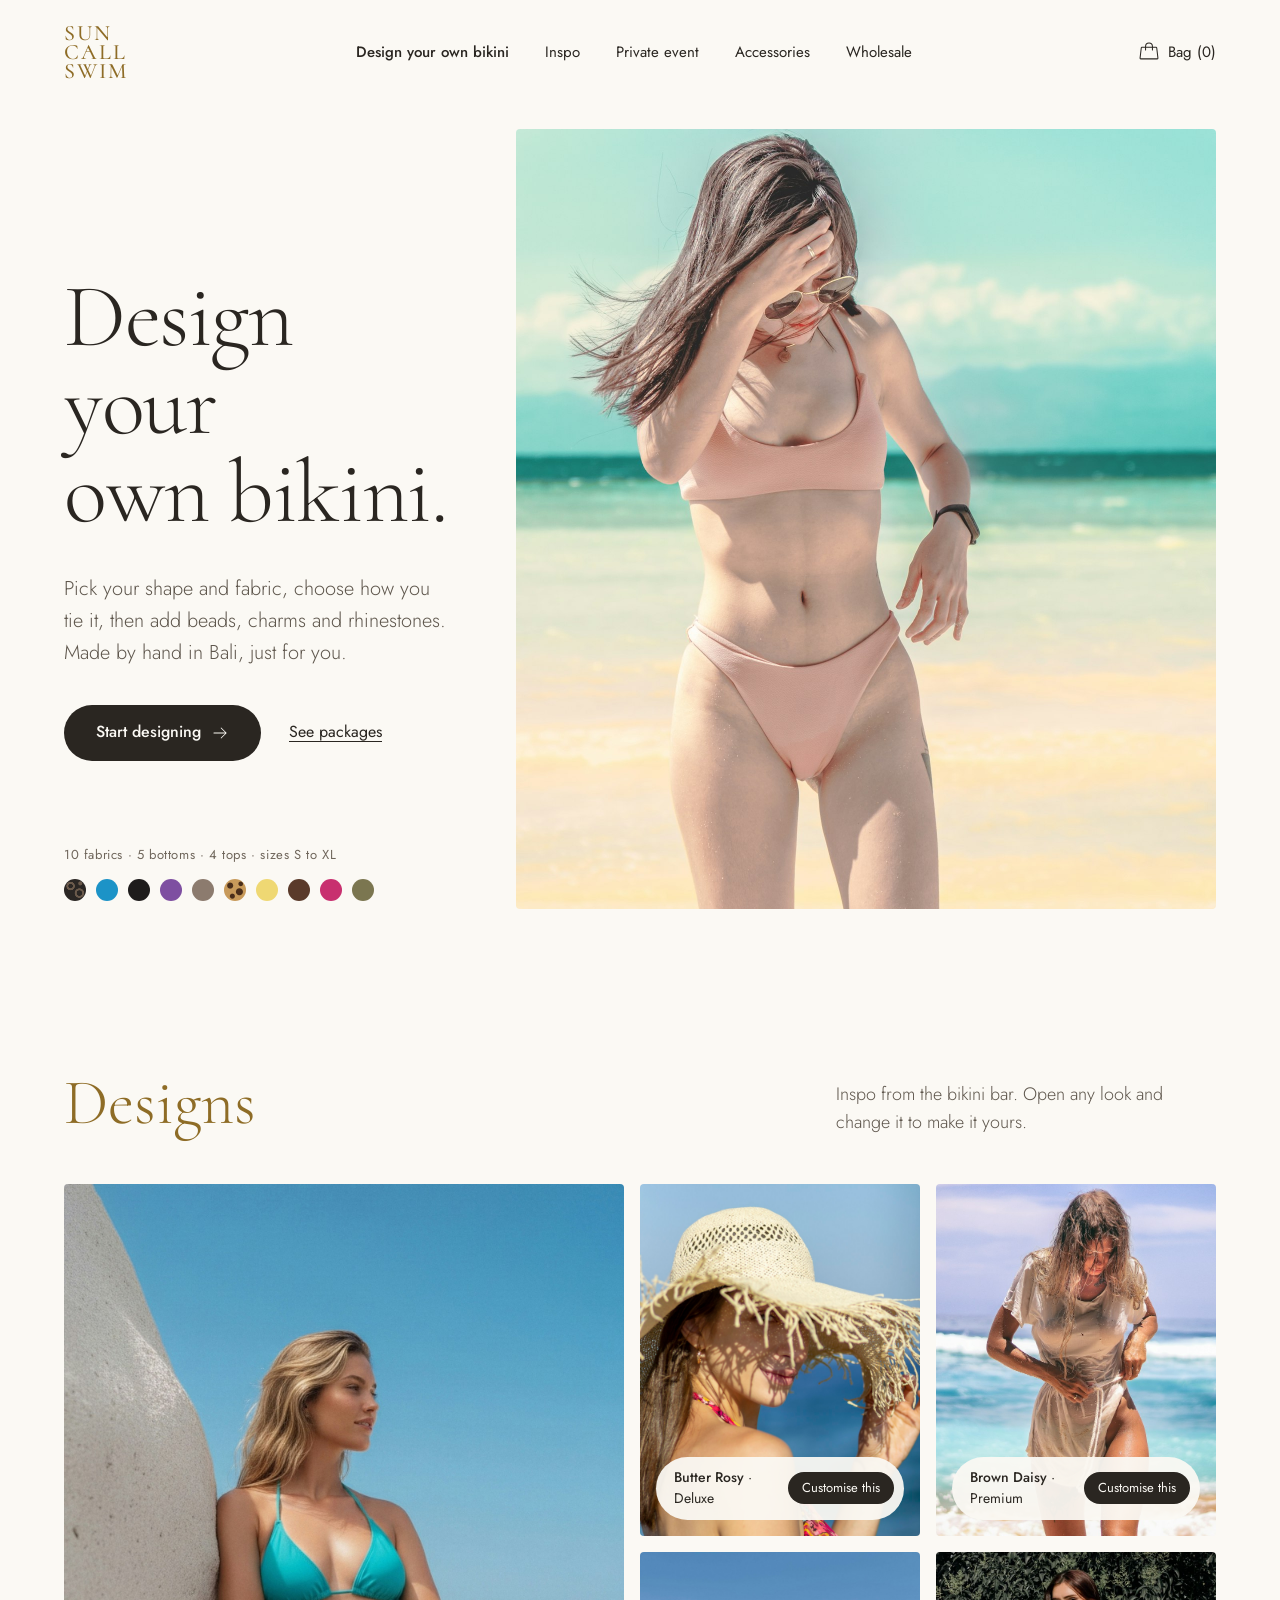
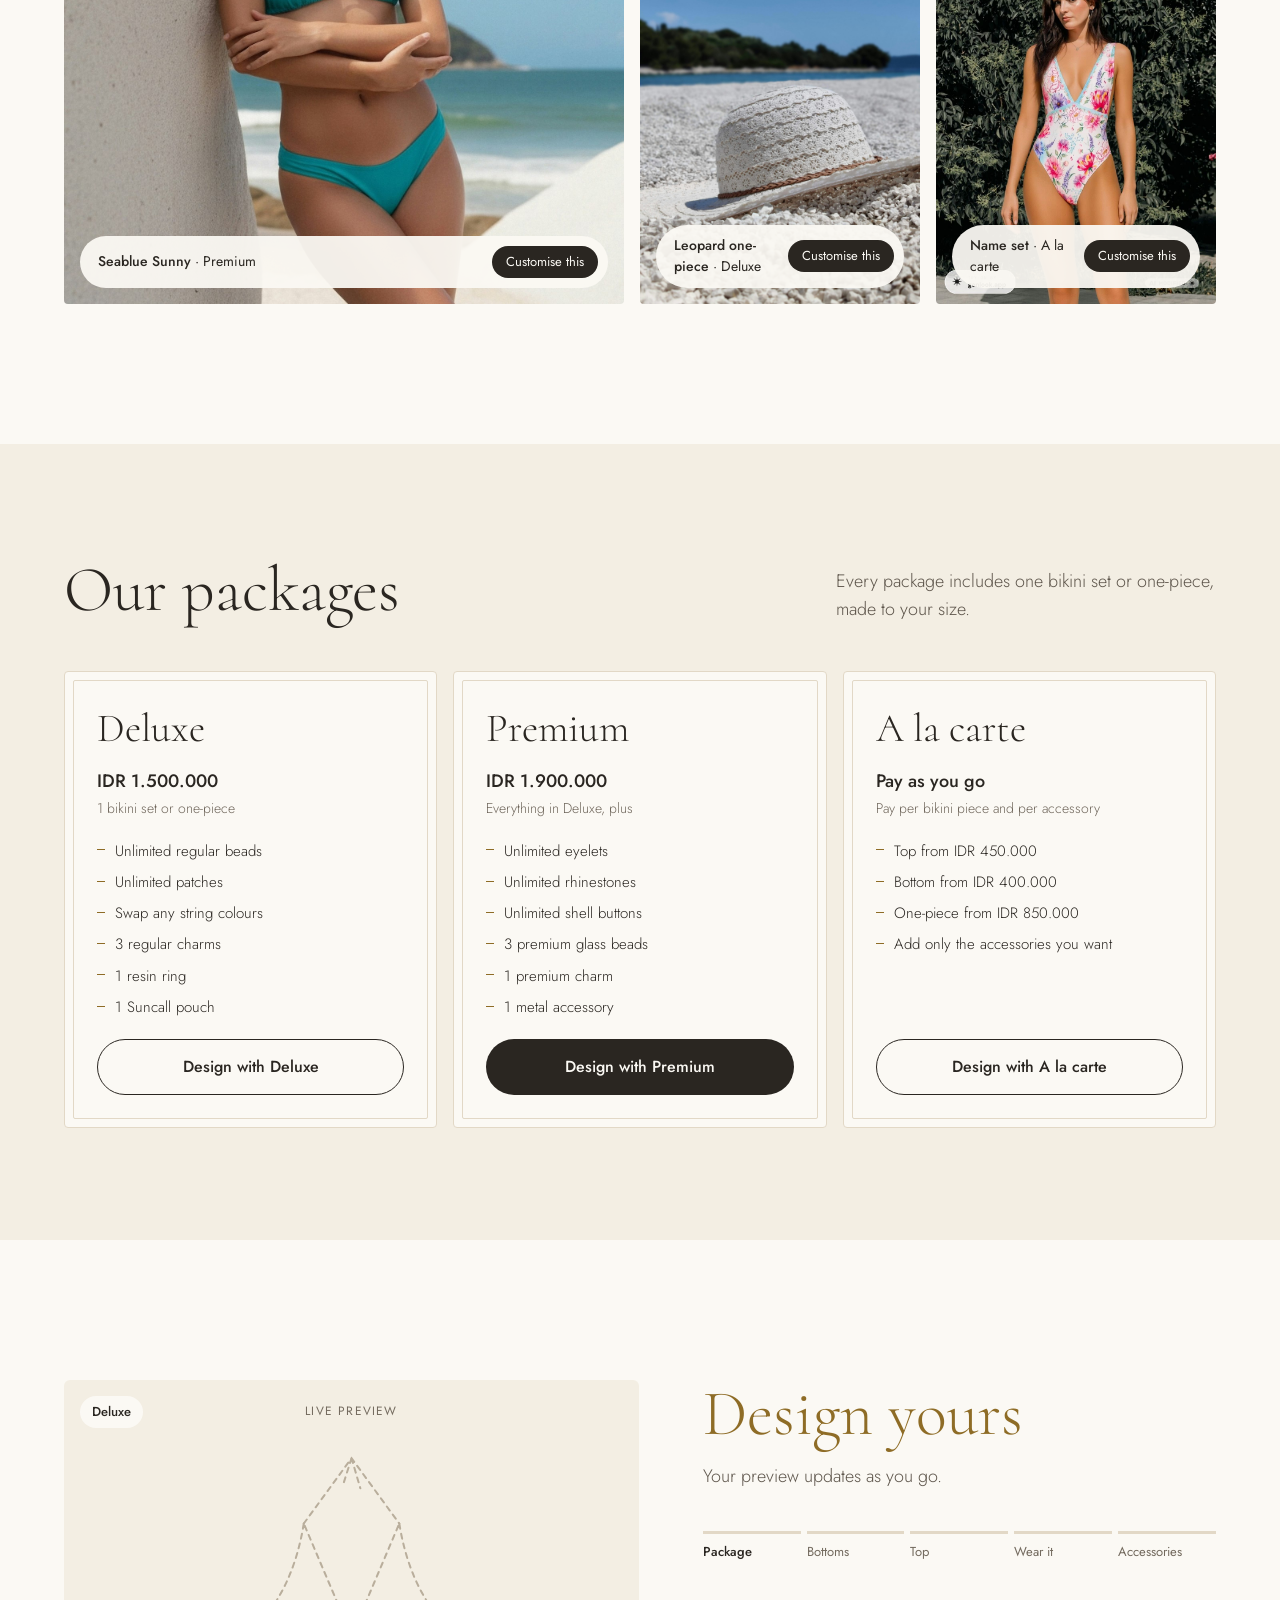
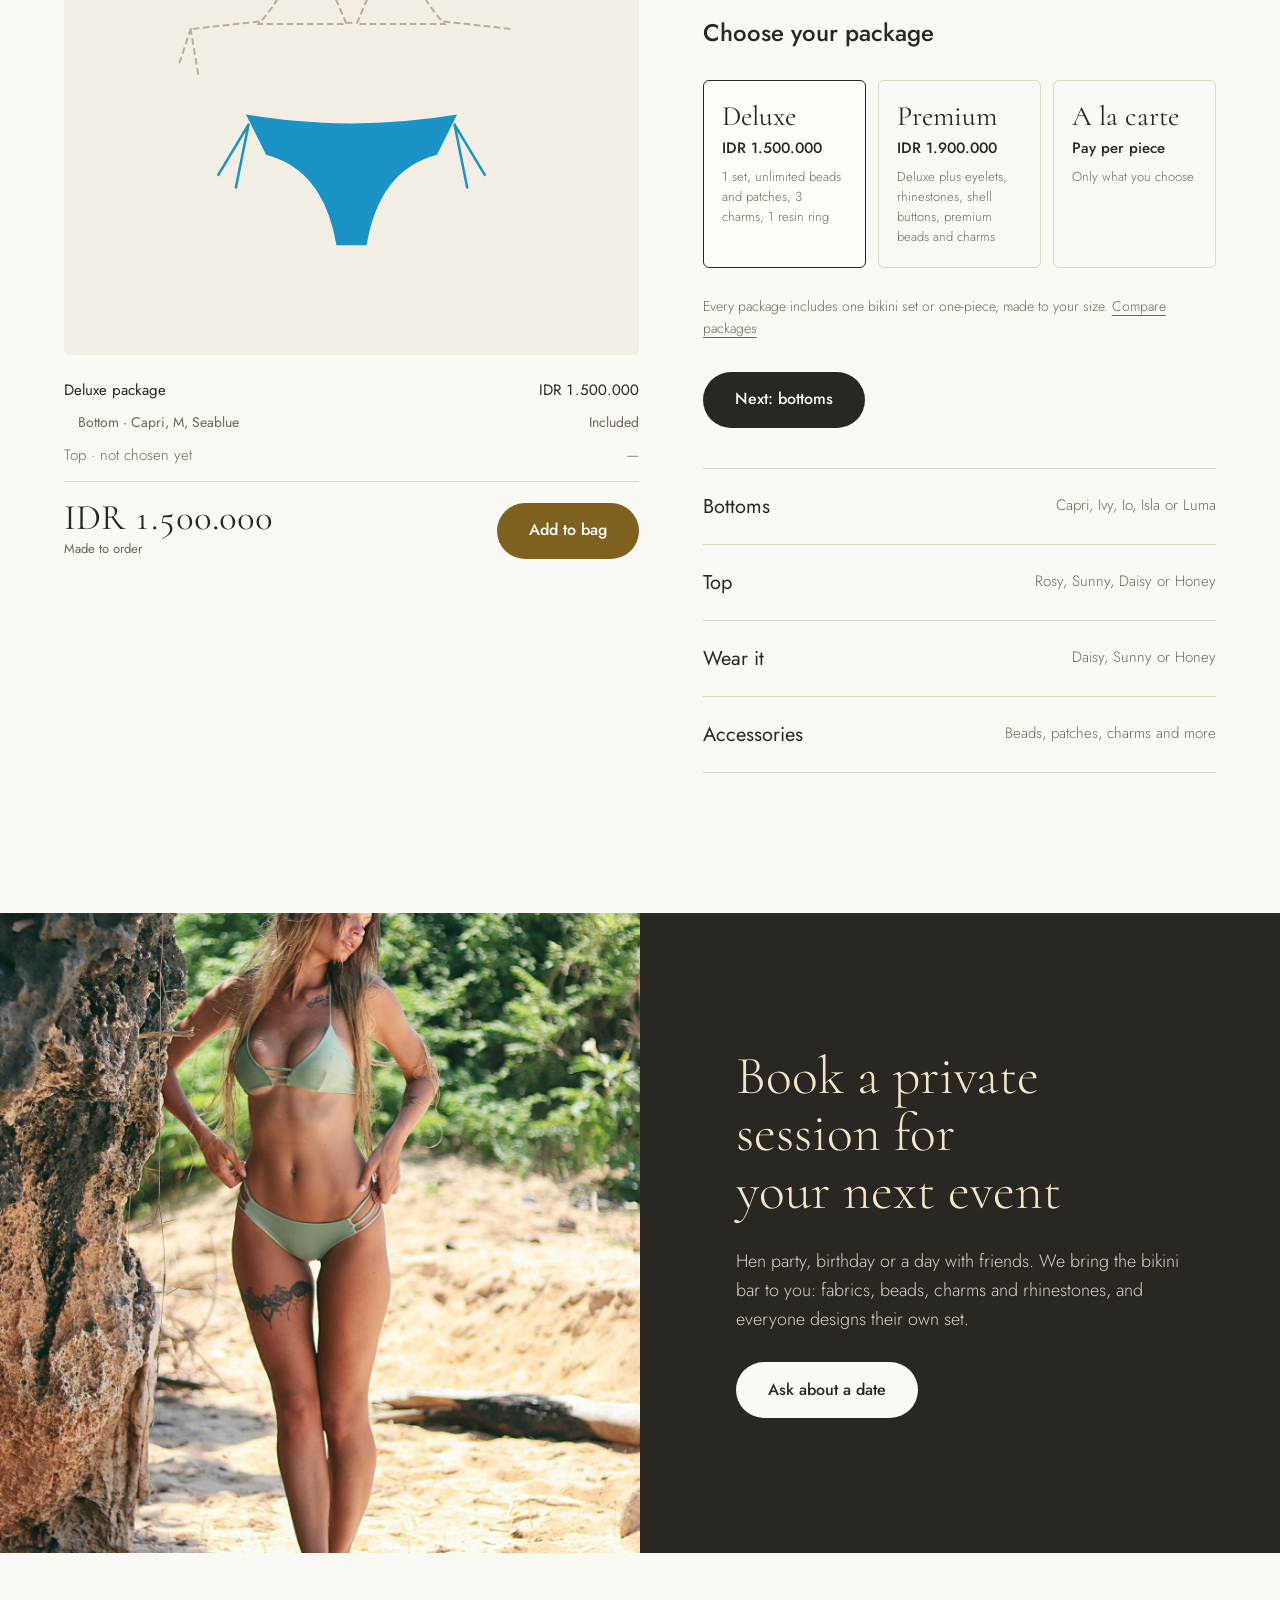
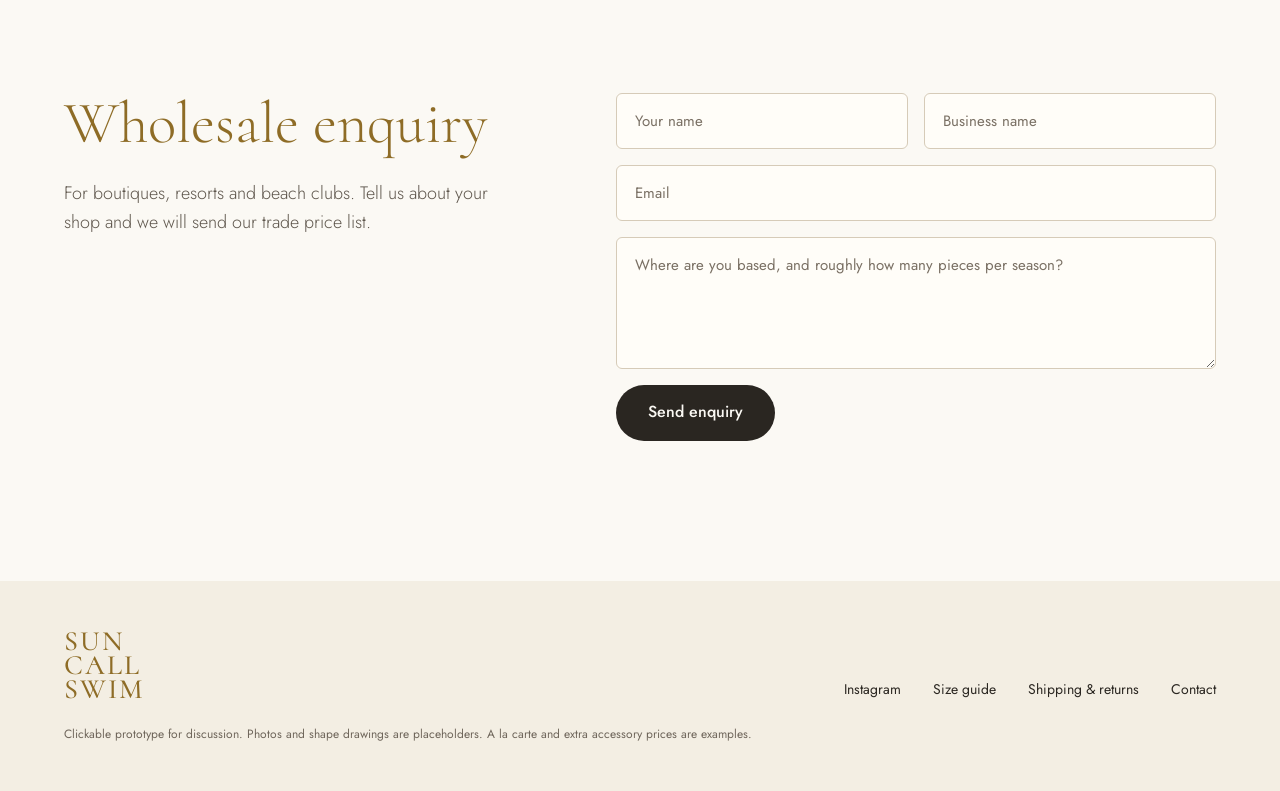
==== demo/index.html @ 67edbd9c "Add micro-interactions to the builder: dressing preview, swinging charms, fly-to-bag, price count Co" ====
<!doctype html>
<html lang="en">
<head>
<meta charset="utf-8">
<meta name="viewport" content="width=device-width, initial-scale=1, viewport-fit=cover">
<meta name="robots" content="noindex, nofollow">
<title>Suncall Swim Prototype</title>
<meta name="claude:viewport-fit-sides" content="cover">
<link rel="preconnect" href="https://fonts.googleapis.com">
<link rel="preconnect" href="https://fonts.gstatic.com" crossorigin>
<link href="https://fonts.googleapis.com/css2?family=Cormorant:wght@300;400;500&family=Jost:wght@300;400;500&display=swap" rel="stylesheet">
<style>
/* Layout: sun-bleached editorial. Sand ground, ink type, ochre display; fabrics are the only loud colour. Builder = steps left, sticky preview right. Content follows Kalani's BIKINI BAR mockup. */
:root {
  --sand: #FBF9F4;
  --shell: #F3EEE3;
  --paper: #FFFDF8;
  --ink: #2A2621;
  --ink-2: #5E564C;
  --muted: #6F665B;
  --quiet: #736A5E;
  --line: #E2D8C6;
  --line-2: #D6CBB8;
  --ochre: #8E6C26;
  --ochre-deep: #7F6220;
  --night: #2A2621;
  --night-text: #D9CFBF;
  --night-head: #F3E6C8;
  --display: "Cormorant", "Cormorant Garamond", Georgia, serif;
  --body: "Jost", "Futura", "Avenir Next", system-ui, sans-serif;
  --gutter: 64px;
  --ease: cubic-bezier(.16, 1, .3, 1);
  color-scheme: light;
}
* { box-sizing: border-box; }
html { scroll-behavior: smooth; }
body { margin: 0; background: var(--sand); color: var(--ink); font-family: var(--body); font-size: 16px; line-height: 1.55; -webkit-font-smoothing: antialiased; }
::selection { background: var(--ink); color: var(--sand); }
img { max-width: 100%; display: block; }
button { font: inherit; color: inherit; cursor: pointer; }
button:disabled { cursor: not-allowed; opacity: .4; }
a { color: inherit; text-underline-offset: 4px; text-decoration-thickness: 1px; }
:focus-visible { outline: 2px solid var(--ochre); outline-offset: 3px; }
.band { padding-left: max(var(--gutter), env(safe-area-inset-left, 0px)); padding-right: max(var(--gutter), env(safe-area-inset-right, 0px)); }
.inner { max-width: 1312px; margin: 0 auto; }
h1, h2, h3 { margin: 0; font-weight: 300; font-family: var(--display); text-wrap: balance; }
p { margin: 0; }
.link { background: none; border: 0; padding: 4px 0; text-decoration: underline; text-underline-offset: 4px; text-decoration-thickness: 1px; font-size: 15px; }
.btn { display: inline-flex; align-items: center; justify-content: center; gap: 10px; height: 56px; padding: 0 32px; border-radius: 28px; border: 0; background: var(--ink); color: var(--sand); font-weight: 500; font-size: 16px; text-decoration: none; transition: transform .4s var(--ease), background .3s var(--ease); white-space: nowrap; }
.btn:hover { transform: translateY(-1px); background: #3a342e; }
.btn.gold { background: var(--ochre-deep); color: #fff; }
.btn.gold:hover { background: #6d531a; }
.btn.light { background: var(--sand); color: var(--ink); }
.btn.ghost { background: transparent; color: var(--ink); border: 1px solid var(--ink); }
.btn.ghost:hover { background: var(--ink); color: var(--sand); }
.btn svg { width: 18px; height: 18px; }
.num { font-variant-numeric: tabular-nums; }

/* nav */
.nav { display: flex; align-items: center; justify-content: space-between; gap: 24px; padding-block: 24px; }
.logo { text-decoration: none; display: grid; line-height: .86; font-family: var(--display); font-weight: 500; font-size: 22px; letter-spacing: 2px; color: var(--ochre); }
.nav-links { display: flex; gap: 36px; font-size: 15px; }
.nav-links a { text-decoration: none; }
.nav-links a:hover { text-decoration: underline; }
.nav-links a.on { font-weight: 500; }
.bag-btn { background: none; border: 0; display: inline-flex; gap: 8px; align-items: center; font-size: 15px; padding: 8px 0; }
.bag-btn svg { width: 22px; height: 22px; }
.menu-btn { display: none; background: none; border: 0; font-size: 15px; padding: 8px 0; }

/* hero */
.hero { display: grid; grid-template-columns: minmax(0, 1fr) minmax(0, 700px); gap: 64px; align-items: end; padding-block: 24px 120px; }
.hero h1 { font-size: clamp(56px, 7vw, 92px); line-height: .98; letter-spacing: -0.016em; }
.hero-copy { display: grid; gap: 36px; padding-bottom: 8px; }
.hero-copy .lede { font-size: 20px; line-height: 32px; font-weight: 300; color: var(--ink-2); max-width: 460px; }
.ctas { display: flex; align-items: center; gap: 28px; flex-wrap: wrap; }
.fabric { display: grid; gap: 14px; padding-top: 48px; }
.fabric p { font-size: 13px; letter-spacing: .6px; color: var(--muted); }
.dots { display: flex; gap: 10px; flex-wrap: wrap; }
.dots span { width: 22px; height: 22px; border-radius: 50%; }
.hero-img { aspect-ratio: 700 / 780; width: 100%; object-fit: cover; border-radius: 4px; }

/* designs */
.designs { padding-block: 40px 140px; display: grid; gap: 48px; }
.sec-head { display: flex; justify-content: space-between; align-items: end; gap: 32px; flex-wrap: wrap; }
.sec-head h2 { font-size: clamp(48px, 5vw, 72px); line-height: 1.05; color: var(--ochre); }
.sec-head p { font-size: 18px; line-height: 28px; font-weight: 300; color: var(--ink-2); max-width: 380px; }
.gallery { display: grid; grid-template-columns: 1fr .5fr .5fr; grid-template-rows: 352px 352px; gap: 16px; }
.look { position: relative; overflow: hidden; border-radius: 4px; border: 0; padding: 0; background: var(--shell); text-align: left; }
.look:first-child { grid-row: span 2; }
.look img { width: 100%; height: 100%; object-fit: cover; transition: transform 1.2s var(--ease); }
.look:hover img { transform: scale(1.03); }
.look .tag { position: absolute; left: 16px; bottom: 16px; right: 16px; display: flex; justify-content: space-between; align-items: center; gap: 12px; background: rgba(251, 249, 244, .94); border-radius: 999px; padding: 10px 10px 10px 18px; font-size: 14px; }
.look .tag b { font-weight: 500; }
.look .tag span:last-child { background: var(--ink); color: var(--sand); border-radius: 999px; padding: 6px 14px; font-size: 13px; white-space: nowrap; }

/* packages */
.packages { background: var(--shell); }
.packages .inner { padding-block: 112px; display: grid; gap: 48px; }
.packages .sec-head h2 { color: var(--ink); }
.pkgs { display: grid; grid-template-columns: repeat(3, minmax(0, 1fr)); gap: 16px; }
.pkg { background: var(--sand); border: 1px solid var(--line); border-radius: 4px; padding: 36px 32px 32px; display: grid; grid-template-rows: auto auto 1fr auto; gap: 20px; position: relative; }
.pkg::after { content: ""; position: absolute; inset: 8px; border: 1px solid var(--line); border-radius: 2px; pointer-events: none; }
.pkg h3 { font-size: 40px; line-height: 1; }
.pkg .price { font-size: 18px; font-weight: 500; }
.pkg .price small { display: block; font-weight: 300; font-size: 14px; color: var(--muted); margin-top: 2px; }
.pkg ul { margin: 0; padding: 0; list-style: none; display: grid; gap: 8px; font-size: 15px; font-weight: 300; align-content: start; }
.pkg li { padding-left: 18px; position: relative; }
.pkg li::before { content: ""; position: absolute; left: 0; top: .65em; width: 8px; height: 1px; background: var(--ochre); }
.pkg li.plus { font-weight: 500; }
.pkg .btn { position: relative; z-index: 1; }

/* builder */
.builder { display: grid; grid-template-columns: minmax(0, 1.12fr) minmax(0, 1fr); gap: 64px; padding-block: 140px; align-items: start; }
.builder .preview-col { order: -1; }
.b-head { display: grid; gap: 16px; padding-bottom: 40px; }
.b-head h2 { font-size: clamp(48px, 5vw, 72px); line-height: 1.05; color: var(--ochre); }
.b-head p { font-size: 18px; font-weight: 300; color: var(--ink-2); }
.progress { display: grid; grid-template-columns: repeat(var(--n, 5), minmax(0, 1fr)); gap: 6px; margin-bottom: 8px; }
.progress button { background: none; border: 0; padding: 0 0 8px; text-align: left; display: grid; gap: 8px; font-size: 13px; color: var(--quiet); }
.progress button::before { content: ""; height: 3px; background: var(--line); transition: background .4s var(--ease); }
.progress button.done::before, .progress button.on::before { background: var(--ink); }
.progress button.on { color: var(--ink); font-weight: 500; }
.progress button.done { color: var(--ink-2); }
.step { border-bottom: 1px solid var(--line); }
.step-row { width: 100%; background: none; border: 0; display: flex; justify-content: space-between; align-items: center; gap: 16px; padding: 22px 0; text-align: left; }
.step-row .t { font-size: 20px; }
.step-row .h { font-size: 15px; font-weight: 300; color: var(--muted); text-align: right; }
.step-row .h.chosen { color: var(--ink); font-weight: 400; }
.step-row .edit { font-size: 14px; text-decoration: underline; text-underline-offset: 4px; margin-left: 12px; color: var(--ink); }
.step-body { display: grid; gap: 28px; padding: 36px 0 40px; animation: rise .5s var(--ease); }
@keyframes rise { from { opacity: .4; transform: translateY(6px); } to { opacity: 1; transform: none; } }
.step-top { display: flex; justify-content: space-between; align-items: center; gap: 16px; flex-wrap: wrap; }
.step-top h3 { font-family: var(--body); font-weight: 500; font-size: 24px; }
.seg { display: inline-flex; border: 1px solid var(--line-2); border-radius: 999px; padding: 3px; }
.seg button { background: none; border: 0; border-radius: 999px; padding: 8px 16px; font-size: 14px; }
.seg button[aria-pressed="true"] { background: var(--ink); color: var(--sand); }
.field { display: grid; gap: 12px; }
.field-head { display: flex; justify-content: space-between; align-items: center; gap: 12px; flex-wrap: wrap; }
.lbl { font-size: 13px; font-weight: 500; letter-spacing: 1px; text-transform: uppercase; color: var(--muted); }
.tiles { display: grid; grid-template-columns: repeat(var(--cols, 3), minmax(0, 1fr)); gap: 12px; }
.tile { border: 1px solid var(--line); border-radius: 6px; background: transparent; padding: 20px 10px 16px; display: grid; justify-items: center; align-content: start; gap: 10px; font-size: 15px; transition: border-color .3s var(--ease), background .3s var(--ease); }
.tile:hover { border-color: var(--line-2); background: var(--paper); }
.tile[aria-pressed="true"] { border: 1.5px solid var(--ink); background: var(--paper); font-weight: 500; }
.tile svg { width: 100%; max-width: 110px; height: 72px; }
.tile small { font-size: 13px; font-weight: 300; color: var(--muted); text-align: center; }
.tile.pk { justify-items: start; text-align: left; padding: 20px 18px; gap: 6px; }
.tile.pk b { font-family: var(--display); font-weight: 400; font-size: 28px; line-height: 1.1; }
.tile.pk .pp { font-size: 15px; font-weight: 500; }
.sizes { display: flex; gap: 10px; flex-wrap: wrap; }
.size { width: 64px; height: 48px; border-radius: 24px; border: 1px solid var(--line); background: transparent; font-size: 15px; }
.size:hover { border-color: var(--ink-2); }
.size[aria-pressed="true"] { background: var(--ink); border-color: var(--ink); color: var(--sand); font-weight: 500; }
.swatches { display: flex; gap: 12px; flex-wrap: wrap; }
.sw { width: 40px; height: 40px; border-radius: 50%; border: 2px solid var(--sand); background: var(--c); box-shadow: 0 0 0 1px transparent; padding: 0; transition: box-shadow .3s var(--ease); }
.sw:hover { box-shadow: 0 0 0 1px var(--line-2); }
.sw[aria-pressed="true"] { box-shadow: 0 0 0 1.5px var(--ink); }
.note { font-size: 14px; font-weight: 300; color: var(--muted); }
.cats { display: flex; gap: 8px; flex-wrap: wrap; }
.cat { border: 1px solid var(--line); border-radius: 999px; background: transparent; padding: 8px 14px; font-size: 14px; display: inline-flex; gap: 8px; align-items: center; }
.cat:hover { border-color: var(--ink-2); }
.cat[aria-pressed="true"] { background: var(--ink); border-color: var(--ink); color: var(--sand); }
.cat .n { min-width: 20px; height: 20px; border-radius: 10px; background: var(--ochre-deep); color: #fff; font-size: 12px; display: inline-grid; place-items: center; padding: 0 6px; }
.allow { font-size: 14px; color: var(--ink-2); background: var(--shell); border-radius: 6px; padding: 12px 16px; }
.items { display: grid; gap: 0; border-top: 1px solid var(--line); }
.item { display: grid; grid-template-columns: 44px minmax(0, 1fr) auto; gap: 16px; align-items: center; padding: 14px 0; border-bottom: 1px solid var(--line); }
.item .ic { width: 44px; height: 44px; border-radius: 50%; background: var(--shell); display: grid; place-items: center; }
.item .ic svg { width: 30px; height: 30px; }
.item b { font-weight: 500; font-size: 15px; display: block; }
.item small { font-size: 13px; color: var(--muted); }
.item small.inc { color: #3F6B4E; font-weight: 500; }
.qty { display: inline-flex; align-items: center; border: 1px solid var(--line-2); border-radius: 999px; height: 44px; }
.qty button { width: 44px; height: 42px; border: 0; background: none; font-size: 20px; line-height: 1; border-radius: 999px; }
.qty button:hover:not(:disabled) { background: var(--shell); }
.qty span { min-width: 22px; text-align: center; font-variant-numeric: tabular-nums; }
.opt { border: 1px solid var(--line-2); border-radius: 999px; background: transparent; padding: 10px 16px; font-size: 14px; display: inline-flex; gap: 8px; align-items: center; }
.opt i { width: 14px; height: 14px; border-radius: 50%; display: inline-block; box-shadow: inset 0 0 0 1px rgba(0,0,0,.15); }
.opt[aria-pressed="true"] { border-color: var(--ink); background: var(--ink); color: var(--sand); }
.letters { display: grid; gap: 8px; max-width: 360px; padding-top: 8px; }
.letters input { height: 52px; border: 1px solid var(--line-2); border-radius: 6px; background: var(--paper); padding: 0 16px; font: 500 18px var(--body); letter-spacing: 4px; text-transform: uppercase; color: var(--ink); }
.letters input::placeholder { color: var(--quiet); letter-spacing: 1px; font-weight: 400; font-size: 15px; }
.letters input:focus { outline: none; border-color: var(--ink); }
.step-actions { display: flex; align-items: center; gap: 24px; flex-wrap: wrap; padding-top: 4px; }

.preview-col { position: sticky; top: 24px; display: grid; gap: 24px; }
.stage { background: var(--shell); border-radius: 6px; aspect-ratio: 1 / 1; position: relative; overflow: hidden; }
.stage .cap { position: absolute; top: 22px; left: 0; right: 0; text-align: center; font-size: 12px; letter-spacing: 1.2px; text-transform: uppercase; color: var(--quiet); }
#stage { position: absolute; inset: 48px 24px 24px; display: grid; place-items: center; }
.stage svg { width: auto; height: 100%; max-width: 100%; }
.stage svg * { transition: fill .45s var(--ease), stroke .45s var(--ease); }
.pill { position: absolute; top: 16px; left: 16px; background: var(--sand); border-radius: 999px; padding: 6px 12px; font-size: 13px; font-weight: 500; }
.summary { display: grid; gap: 10px; font-variant-numeric: tabular-nums; }
.line { display: flex; justify-content: space-between; gap: 16px; font-size: 15px; }
.line.sub { font-size: 14px; color: var(--muted); padding-left: 14px; }
.line.ghost { color: var(--quiet); font-weight: 300; }
.total { display: flex; justify-content: space-between; align-items: center; gap: 16px; border-top: 1px solid var(--line); padding-top: 18px; margin-top: 4px; }
.total b { display: block; font-family: var(--display); font-weight: 400; font-size: 36px; line-height: 1; }
.total small { font-size: 13px; color: var(--muted); }
.mbar { display: none; }

/* session */
.session { background: var(--night); color: var(--night-text); display: grid; grid-template-columns: 1fr 1fr; align-items: center; }
.session img { width: 100%; height: 100%; max-height: 640px; object-fit: cover; }
.session-copy { padding: 64px 96px; display: grid; gap: 28px; }
.session h2 { font-size: clamp(40px, 4.2vw, 60px); line-height: 1.07; color: var(--night-head); }
.session p { font-size: 18px; font-weight: 300; line-height: 29px; max-width: 520px; }
.session form { display: grid; gap: 12px; max-width: 520px; }
.session .row2 { display: grid; grid-template-columns: 1fr 1fr; gap: 12px; }
.session input { height: 52px; border-radius: 6px; border: 1px solid #5A5148; background: #332E29; color: var(--sand); padding: 0 16px; font: 15px var(--body); }
.session input::placeholder { color: #A99F90; }
.session input:focus { outline: none; border-color: var(--night-head); }

/* wholesale */
.wholesale { display: grid; grid-template-columns: minmax(0, 1fr) minmax(0, 600px); gap: 96px; padding-block: 140px; }
.wholesale h2 { font-size: clamp(44px, 4.6vw, 64px); line-height: 1.06; color: var(--ochre); }
.wholesale .copy { display: grid; gap: 24px; align-content: start; }
.wholesale .copy p { font-size: 18px; font-weight: 300; line-height: 29px; color: var(--ink-2); max-width: 440px; }
.form { display: grid; gap: 16px; }
.form .row2 { display: grid; grid-template-columns: 1fr 1fr; gap: 16px; }
.form input, .form textarea { width: 100%; border: 1px solid var(--line-2); border-radius: 6px; background: var(--paper); padding: 16px 18px; font: 15px var(--body); color: var(--ink); }
.form input { height: 56px; }
.form textarea { height: 132px; resize: vertical; }
.form input::placeholder, .form textarea::placeholder { color: #7A7064; }
.form input:focus, .form textarea:focus { outline: none; border-color: var(--ink); }
.sent { font-size: 15px; color: var(--ink); background: var(--shell); border-radius: 6px; padding: 14px 18px; }
.session .sent { background: #3A342E; color: var(--night-head); }

footer { background: var(--shell); }
footer .inner { display: flex; justify-content: space-between; align-items: end; gap: 24px; flex-wrap: wrap; padding-block: 48px; }
footer .logo { font-size: 28px; }
footer nav { display: flex; gap: 32px; flex-wrap: wrap; font-size: 14px; }
footer nav a { text-decoration: none; }
.proto { font-size: 12px; color: var(--muted); width: 100%; }

/* bag */
.scrim { position: fixed; inset: 0; background: rgba(42, 38, 33, .35); z-index: 40; }
.drawer { position: fixed; top: 0; right: 0; bottom: 0; width: min(440px, 100%); background: var(--sand); z-index: 41; display: grid; grid-template-rows: auto 1fr auto; box-shadow: -12px 0 40px rgba(42, 38, 33, .12); padding: calc(24px + env(safe-area-inset-top, 0px)) max(24px, env(safe-area-inset-right, 0px)) calc(24px + env(safe-area-inset-bottom, 0px)) 24px; animation: slide .5s var(--ease); }
@keyframes slide { from { transform: translateX(40px); opacity: .5; } to { transform: none; opacity: 1; } }
.drawer header { display: flex; justify-content: space-between; align-items: center; padding-bottom: 20px; border-bottom: 1px solid var(--line); }
.drawer h3 { font-size: 34px; }
.drawer .bag-items { overflow: auto; display: grid; align-content: start; }
.bag-item { display: grid; grid-template-columns: 72px minmax(0, 1fr) auto; gap: 14px; padding: 18px 0; border-bottom: 1px solid var(--line); align-items: start; }
.bag-item .mini { background: var(--shell); border-radius: 4px; aspect-ratio: 1; display: grid; place-items: center; }
.bag-item .mini svg { width: 90%; height: auto; }
.bag-item p { font-size: 13px; color: var(--ink-2); line-height: 1.5; }
.bag-item b { font-weight: 500; font-size: 15px; display: block; margin-bottom: 2px; color: var(--ink); }
.bag-item .rm { background: none; border: 0; font-size: 13px; text-decoration: underline; padding: 0; color: var(--muted); margin-top: 6px; }
.drawer footer { background: none; display: grid; gap: 14px; padding-top: 20px; }
.empty { padding: 32px 0; color: var(--muted); }
.toast { position: fixed; left: 50%; bottom: calc(24px + env(safe-area-inset-bottom, 0px)); transform: translateX(-50%); background: var(--ink); color: var(--sand); border-radius: 999px; padding: 12px 22px; font-size: 14px; z-index: 50; animation: rise .4s var(--ease); max-width: calc(100% - 32px); text-align: center; }

/* micro-interactions */
.btn:active, .tile:active, .size:active, .sw:active, .cat:active, .opt:active, .seg button:active, .qty button:active:not(:disabled), .link:active { transform: scale(.97); transition-duration: .08s; }
.tile, .size, .cat, .opt, .seg button, .qty button, .link { transition: transform .2s var(--ease), background .25s var(--ease), border-color .25s var(--ease), color .25s var(--ease); }
.just { animation: press .38s var(--ease); }
@keyframes press { 0% { transform: scale(.9); } 100% { transform: none; } }
.progress button::before { background: linear-gradient(var(--ink), var(--ink)) left / 0% 100% no-repeat, var(--line); }
.progress button.done::before, .progress button.on::before { background-size: 100% 100%; background-color: var(--line); }
.progress button.sweep::before { animation: sweep .7s var(--ease); }
@keyframes sweep { from { background-size: 0% 100%; } }
.step-body { animation: none; }
.step-body.enter { animation: rise .5s var(--ease); }
.fx-in { transform-box: fill-box; transform-origin: 50% 0; animation: dress .6s var(--ease) both; }
@keyframes dress { from { opacity: 0; transform: translateY(-12px) scaleY(.92); } }
.fx-pop { transform-box: fill-box; transform-origin: center; animation: pop .45s var(--ease) both; }
@keyframes pop { from { opacity: 0; transform: scale(.3); } }
.fx-swing { transform-box: view-box; animation: swing 1.1s cubic-bezier(.2, .7, .3, 1) both; }
@keyframes swing { 0% { transform: rotate(26deg); opacity: 0; } 15% { opacity: 1; } 38% { transform: rotate(-14deg); } 60% { transform: rotate(7deg); } 80% { transform: rotate(-3deg); } 100% { transform: rotate(0); } }
.qty span.tick { display: inline-block; animation: tick .28s var(--ease); }
@keyframes tick { from { transform: translateY(-60%); opacity: 0; } }
.bump { display: inline-block; animation: bump .5s var(--ease); }
@keyframes bump { 35% { transform: scale(1.45); } }
.pill.swap { animation: pop .4s var(--ease); }
.look .tag span:last-child { transition: background .3s var(--ease); }
.look:hover .tag span:last-child { background: var(--ochre-deep); }
.flyer { position: fixed; z-index: 60; pointer-events: none; background: var(--shell); border-radius: 6px; display: grid; place-items: center; box-shadow: 0 12px 30px rgba(42, 38, 33, .18); }
.flyer svg { width: 80%; height: 80%; }

@media (max-width: 1100px) {
  :root { --gutter: 32px; }
  .builder { grid-template-columns: minmax(0, 1fr) minmax(0, 1fr); gap: 40px; }
  .session-copy { padding: 56px 48px; }
  .wholesale { gap: 48px; }
  .pkg { padding: 32px 24px 28px; }
}
@media (max-width: 900px) {
  :root { --gutter: 20px; }
  .nav-links { display: none; }
  .nav-links.open { display: grid; gap: 14px; position: absolute; top: 78px; left: 0; right: 0; background: var(--sand); padding: 12px max(20px, env(safe-area-inset-left, 0px)) 24px; z-index: 30; border-bottom: 1px solid var(--line); font-size: 18px; }
  .menu-btn { display: inline-block; }
  .nav { position: relative; padding-block: 16px; }
  .hero { grid-template-columns: minmax(0, 1fr); gap: 32px; padding-block: 8px 72px; }
  .hero-img { order: -1; aspect-ratio: 4 / 4.2; }
  .fabric { padding-top: 8px; }
  .designs { padding-block: 24px 80px; gap: 28px; }
  .gallery { grid-template-columns: 1fr 1fr; grid-template-rows: 340px 220px 220px; gap: 10px; }
  .look:first-child { grid-row: auto; grid-column: span 2; }
  .look .tag { left: 8px; right: 8px; bottom: 8px; font-size: 12px; padding: 8px 8px 8px 12px; }
  .look:not(:first-child) .tag span:first-child { display: none; }
  .look:not(:first-child) .tag { justify-content: flex-end; background: none; }
  .packages .inner { padding-block: 64px; gap: 28px; }
  .pkgs { grid-template-columns: minmax(0, 1fr); }
  .builder { grid-template-columns: minmax(0, 1fr); gap: 0; padding-block: 64px 120px; }
  .b-head { padding-bottom: 24px; }
  .preview-col { order: -1; position: sticky; top: 0; z-index: 6; margin-inline: calc(-1 * max(var(--gutter), env(safe-area-inset-left, 0px))); gap: 0; }
  .stage { aspect-ratio: auto; height: 250px; border-radius: 0; }
  #stage { inset: 30px 16px 8px; }
  .stage .cap { top: 10px; }
  .pill { top: 8px; left: 12px; font-size: 12px; }
  .preview-col .summary { display: none; }
  .tiles { gap: 8px; }
  .tiles[style*="--cols:5"] { grid-template-columns: repeat(3, minmax(0, 1fr)); }
  .tiles[style*="--cols:4"] { grid-template-columns: repeat(2, minmax(0, 1fr)); }
  .tile { padding: 14px 6px 12px; font-size: 13px; }
  .tile svg { height: 48px; }
  .tile.pk b { font-size: 24px; }
  .tiles.pkt { grid-template-columns: minmax(0, 1fr); }
  .size { width: 54px; height: 46px; }
  .sw { width: 36px; height: 36px; }
  .step-body { padding: 24px 0 32px; gap: 24px; }
  .step-top h3 { font-size: 20px; }
  .step-row .h { font-size: 13px; }
  .step-actions .btn.primary { display: none; }
  .mbar { display: flex; position: fixed; left: 0; right: 0; bottom: 0; z-index: 20; background: var(--sand); border-top: 1px solid var(--line); justify-content: space-between; align-items: center; gap: 12px; padding: 12px max(20px, env(safe-area-inset-right, 0px)) calc(12px + env(safe-area-inset-bottom, 0px)) max(20px, env(safe-area-inset-left, 0px)); }
  .mbar b { font-family: var(--display); font-weight: 400; font-size: 24px; line-height: 1.1; display: block; }
  .mbar small { font-size: 12px; color: var(--muted); }
  .mbar .btn { height: 52px; padding: 0 20px; font-size: 15px; }
  .mbar[hidden] { display: none !important; }
  .session { grid-template-columns: minmax(0, 1fr); }
  .session img { max-height: 320px; }
  .session-copy { padding: 48px 20px 56px; }
  .session .row2, .form .row2 { grid-template-columns: minmax(0, 1fr); }
  .wholesale { grid-template-columns: minmax(0, 1fr); padding-block: 80px; gap: 32px; }
}
@media (prefers-reduced-motion: reduce) {
  *, *::before, *::after { animation: none !important; transition: none !important; }
  html { scroll-behavior: auto; }
}
</style>
</head>
<body>


<div class="band">
  <div class="inner">
    <header class="nav">
      <a class="logo" href="#top" id="top" aria-label="Sun Call Swim, home"><span>SUN</span><span>CALL</span><span>SWIM</span></a>
      <nav class="nav-links" id="navLinks" aria-label="Main">
        <a href="#builder" class="on">Design your own bikini</a>
        <a href="#designs">Inspo</a>
        <a href="#session">Private event</a>
        <a href="#builder" data-jump="accessories">Accessories</a>
        <a href="#wholesale">Wholesale</a>
      </nav>
      <div style="display:flex;gap:20px;align-items:center">
        <button class="menu-btn" id="menuBtn" aria-expanded="false" aria-controls="navLinks">Menu</button>
        <button class="bag-btn" id="bagBtn" aria-label="Open bag">
          <svg viewBox="0 0 256 256" aria-hidden="true"><path fill="currentColor" d="m237.9 198.36l-14.25-120a14.06 14.06 0 0 0-14-12.36H174v-2a46 46 0 0 0-92 0v2H46.33a14.06 14.06 0 0 0-14 12.36l-14.25 120a14 14 0 0 0 14 15.64h191.84a14 14 0 0 0 14-15.64ZM94 64a34 34 0 0 1 68 0v2H94Zm131.5 137.3a2.07 2.07 0 0 1-1.58.7H32.08a2.07 2.07 0 0 1-1.58-.7a1.92 1.92 0 0 1-.49-1.53l14.26-120A2 2 0 0 1 46.33 78H82v26a6 6 0 0 0 12 0V78h68v26a6 6 0 0 0 12 0V78h35.67a2 2 0 0 1 2.06 1.77l14.26 120a1.92 1.92 0 0 1-.49 1.53"/></svg>
          <span>Bag (<span id="bagCount">0</span>)</span>
        </button>
      </div>
    </header>

    <section class="hero">
      <div class="hero-copy">
        <h1>Design your<br>own bikini.</h1>
        <p class="lede">Pick your shape and fabric, choose how you tie it, then add beads, charms and rhinestones. Made by hand in Bali, just for you.</p>
        <div class="ctas">
          <a class="btn" href="#builder">Start designing <svg viewBox="0 0 256 256" aria-hidden="true"><path fill="currentColor" d="m220.24 132.24l-72 72a6 6 0 0 1-8.48-8.48L201.51 134H40a6 6 0 0 1 0-12h161.51l-61.75-61.76a6 6 0 0 1 8.48-8.48l72 72a6 6 0 0 1 0 8.48"/></svg></a>
          <a href="#packages">See packages</a>
        </div>
        <div class="fabric">
          <p>10 fabrics · 5 bottoms · 4 tops · sizes S to XL</p>
          <div class="dots" id="heroDots"></div>
        </div>
      </div>
      <img class="hero-img" src="img/main.jpg" alt="Woman in a sand-coloured bikini on the beach">
    </section>
  </div>
</div>

<div class="band" id="designs">
  <section class="inner designs">
    <div class="sec-head">
      <h2>Designs</h2>
      <p>Inspo from the bikini bar. Open any look and change it to make it yours.</p>
    </div>
    <div class="gallery" id="gallery"></div>
  </section>
</div>

<div class="band packages" id="packages">
  <section class="inner">
    <div class="sec-head">
      <h2>Our packages</h2>
      <p>Every package includes one bikini set or one-piece, made to your size.</p>
    </div>
    <div class="pkgs" id="pkgCards"></div>
  </section>
</div>

<div class="band" id="builder">
  <section class="inner builder" aria-label="Bikini builder">
    <div class="steps-col">
      <div class="b-head">
        <h2>Design yours</h2>
        <p id="bSub">Your preview updates as you go.</p>
      </div>
      <div class="progress" id="progress"></div>
      <div id="steps"></div>
    </div>
    <div class="preview-col">
      <div class="stage"><span class="cap">Live preview</span><span class="pill" id="pkgPill">Deluxe</span><div id="stage"></div></div>
      <div class="summary" id="summary"></div>
    </div>
  </section>
</div>

<section class="session" id="session">
  <img src="img/tryon-result.jpg" alt="Friends on the beach in custom swimwear">
  <div class="session-copy">
    <h2>Book a private session for your next event</h2>
    <p>Hen party, birthday or a day with friends. We bring the bikini bar to you: fabrics, beads, charms and rhinestones, and everyone designs their own set.</p>
    <div id="sessionArea"><button class="btn light" id="sessionOpen">Ask about a date</button></div>
  </div>
</section>

<div class="band" id="wholesale">
  <section class="inner wholesale">
    <div class="copy">
      <h2>Wholesale enquiry</h2>
      <p>For boutiques, resorts and beach clubs. Tell us about your shop and we will send our trade price list.</p>
    </div>
    <form class="form" id="wsForm" novalidate>
      <div class="row2">
        <input id="ws-name" name="name" placeholder="Your name" aria-label="Your name">
        <input id="ws-biz" name="business" placeholder="Business name" aria-label="Business name">
      </div>
      <input id="ws-email" name="email" type="email" placeholder="Email" aria-label="Email">
      <textarea id="ws-msg" name="message" placeholder="Where are you based, and roughly how many pieces per season?" aria-label="Message"></textarea>
      <div><button class="btn" type="submit">Send enquiry</button></div>
    </form>
  </section>
</div>

<footer class="band">
  <div class="inner">
    <span class="logo"><span>SUN</span><span>CALL</span><span>SWIM</span></span>
    <nav aria-label="Footer"><a href="#top">Instagram</a><a href="#builder">Size guide</a><a href="#top">Shipping &amp; returns</a><a href="#wholesale">Contact</a></nav>
    <p class="proto">Clickable prototype for discussion. Photos and shape drawings are placeholders. A la carte and extra accessory prices are examples.</p>
  </div>
</footer>

<div class="mbar" id="mbar"><div><b id="mTotal">IDR 1.500.000</b><small id="mPkg">Deluxe</small></div><button class="btn" id="mNext">Next</button></div>
<div id="bagLayer" hidden></div>
<div id="toastLayer"></div>

<script>
(function () {
  /* ---------- catalogue (from Kalani's BIKINI BAR mockup) ---------- */
  var FAB = [
    { n: "Panthera", c: "#2B2724", print: "pan" },
    { n: "Seablue", c: "#1C93C7" },
    { n: "Black", c: "#1E1C1B" },
    { n: "Purple", c: "#7E4FA1" },
    { n: "Taupe", c: "#8C7B6E" },
    { n: "Leopard", c: "#C89A5A", print: "leo" },
    { n: "Butter Yellow", c: "#EFD873" },
    { n: "Brown", c: "#5A3A2A" },
    { n: "Magenta", c: "#C8306F" },
    { n: "Khaki", c: "#7B7650" }
  ];
  var ONE_FABS = [5, 0, 6, 7, 8];
  var SW_CSS = {
    leo: "radial-gradient(circle at 28% 30%, #4A2E1A 0 2.5px, transparent 3.5px), radial-gradient(circle at 70% 58%, #4A2E1A 0 3px, transparent 4px), radial-gradient(circle at 38% 78%, #4A2E1A 0 2px, transparent 3px), radial-gradient(circle at 76% 22%, #4A2E1A 0 1.8px, transparent 2.8px), #C89A5A",
    pan: "radial-gradient(circle at 30% 32%, transparent 0 2px, #6B5A4B 2.5px 4px, transparent 4.5px), radial-gradient(circle at 70% 64%, transparent 0 2.5px, #6B5A4B 3px 4.5px, transparent 5px), radial-gradient(circle at 74% 20%, #6B5A4B 0 1.6px, transparent 2.4px), #2B2724"
  };
  var DEFS = "<defs><pattern id='leo' width='18' height='18' patternUnits='userSpaceOnUse'><rect width='18' height='18' fill='#C89A5A'/><path d='M3 4q3-3 5 0q-2 4-5 0zM11 11q4-1 5 2q-4 2-5-2z' fill='#4A2E1A'/><circle cx='14' cy='4' r='1.4' fill='#4A2E1A'/><circle cx='5' cy='13' r='1.6' fill='#4A2E1A'/></pattern><pattern id='pan' width='20' height='20' patternUnits='userSpaceOnUse'><rect width='20' height='20' fill='#2B2724'/><circle cx='6' cy='6' r='3.2' fill='none' stroke='#6B5A4B' stroke-width='1.4'/><circle cx='15' cy='15' r='3.6' fill='none' stroke='#6B5A4B' stroke-width='1.4'/><circle cx='16' cy='5' r='1.2' fill='#6B5A4B'/></pattern></defs>";
  function fill(i) { var f = FAB[i]; return f.print ? "url(#" + f.print + ")" : f.c; }
  function swatch(i) { var f = FAB[i]; return f.print ? SW_CSS[f.print] : f.c; }
  var SIZES = ["S","M","L","XL"];

  var P = {
    bottom: {
      capri: { name: "Capri", d: "M66 214 Q150 228 234 214 L218 246 Q172 258 162 318 L138 318 Q128 258 82 246 Z", s: "M68 222 L44 262 M68 222 L58 272 M232 222 L256 262 M232 222 L242 272", hips: [[68,222],[232,222]], tails: [[44,262],[256,262]] },
      ivy: { name: "Ivy", d: "M66 212 Q150 226 234 212 Q224 258 164 314 L136 314 Q76 258 66 212 Z", s: "M68 216 L46 254 M68 216 L56 262 M232 216 L254 254 M232 216 L244 262", hips: [[68,216],[232,216]], tails: [[46,254],[254,254]] },
      io: { name: "Io", d: "M82 216 Q150 226 218 216 L206 236 Q168 248 158 304 L142 304 Q132 248 94 236 Z", s: "M84 220 L60 258 M84 220 L72 266 M216 220 L240 258 M216 220 L228 266", hips: [[84,220],[216,220]], tails: [[60,258],[240,258]] },
      isla: { name: "Isla", d: "M70 194 Q150 204 230 194 L232 234 Q180 252 162 318 L138 318 Q120 252 68 234 Z", s: "M70 206 L52 240 M70 206 L60 248 M230 206 L248 240 M230 206 L240 248", hips: [[70,206],[230,206]], tails: [[52,240],[248,240]] },
      luma: { name: "Luma", d: "M66 212 L150 236 L234 212 Q222 258 164 314 L136 314 Q78 258 66 212 Z", s: "M68 216 L46 254 M68 216 L56 262 M232 216 L254 254 M232 216 L244 262 M150 236 L150 252", hips: [[68,216],[232,216]], tails: [[46,254],[254,254]] }
    },
    top: {
      rosy: { name: "Rosy", d: ["M80 100 Q150 84 220 100 L222 140 Q150 128 78 140 Z"], a: [[96,95],[204,95]], back: "M78 126 L22 132 M222 126 L278 132 M22 132 L12 162 M22 132 L28 168", c: [150,112], cups: [[118,118],[182,118]], edge: [[92,104],[150,92],[208,104]] },
      sunny: { name: "Sunny", d: ["M112 62 Q104 112 76 142 L146 142 Z","M188 62 Q196 112 224 142 L154 142 Z"], a: [[112,62],[188,62]], back: "M76 140 L22 146 M224 140 L278 146 M22 146 L12 176 M22 146 L28 182 M146 141 L154 141", c: [150,141], cups: [[118,120],[182,120]], edge: [[104,100],[96,120],[196,100],[204,120]] },
      daisy: { name: "Daisy", d: ["M120 54 Q114 108 86 142 L148 142 Z","M180 54 Q186 108 214 142 L152 142 Z"], a: [[120,54],[180,54]], back: "M86 140 L22 146 M214 140 L278 146 M22 146 L12 176 M22 146 L28 182", c: [150,142], cups: [[124,120],[176,120]], edge: [[112,96],[104,118],[188,96],[196,118]] },
      honey: { name: "Honey", d: ["M118 76 Q112 116 92 142 L146 142 Z","M182 76 Q188 116 208 142 L154 142 Z"], a: [[118,76],[182,76]], back: "M92 140 L22 146 M208 140 L278 146 M22 146 L12 176 M22 146 L28 182 M146 141 L154 141", c: [150,141], cups: [[124,126],[176,126]], edge: [[112,108],[106,124],[188,108],[194,124]] }
    },
    one: {
      one: { name: "One-piece", d: "M112 60 Q140 120 150 152 Q160 120 188 60 Q210 120 212 176 Q214 226 234 248 Q176 262 162 322 L138 322 Q124 262 66 248 Q86 226 88 176 Q90 120 112 60 Z", a: [[112,60],[188,60]], s: "M70 246 L54 278 M230 246 L246 278", hips: [[70,246],[230,246]], tails: [[54,278],[246,278]], c: [150,152], cups: [[124,110],[176,110]], edge: [[106,90],[98,120],[194,90],[202,120]] }
    }
  };
  var WEAR = { daisy: { name: "Daisy", note: "Halter, tied behind the neck" }, sunny: { name: "Sunny", note: "Criss-cross at the back" }, honey: { name: "Honey", note: "One loop around the neck" } };

  var PKG = {
    deluxe: { name: "Deluxe", price: 1500000, sub: "1 bikini set or one-piece", inc: ["Unlimited regular beads","Unlimited patches","Swap any string colours","3 regular charms","1 resin ring","1 Suncall pouch"] },
    premium: { name: "Premium", price: 1900000, sub: "Everything in Deluxe, plus", inc: ["Unlimited eyelets","Unlimited rhinestones","Unlimited shell buttons","3 premium glass beads","1 premium charm","1 metal accessory"] },
    alacarte: { name: "A la carte", price: 0, sub: "Pay per bikini piece and per accessory", inc: ["Top from IDR 450.000","Bottom from IDR 400.000","One-piece from IDR 850.000","Add only the accessories you want"] }
  };
  var PIECE = { top: 450000, bottom: 400000, one: 850000 };
  var INF = Infinity;
  var ALLOW = {
    deluxe: { beadReg: INF, patch: INF, string: INF, charmReg: 3, resin: 1 },
    premium: { beadReg: INF, patch: INF, string: INF, charmReg: 3, resin: 1, eyelet: INF, rhine: INF, button: INF, beadPrem: 3, charmPrem: 1, metal: 1 },
    alacarte: {}
  };
  var GROUP_PRICE = { beadReg: 15000, beadPrem: 35000, patch: 35000, string: 25000, charmReg: 45000, charmPrem: 95000, metal: 85000, button: 20000, eyelet: 15000, resin: 55000, rhine: 30000, letter: 5000 };
  var ACC = [
    { cat: "Beads", items: [
      { id: "beadReg", g: "beadReg", name: "Regular beads", note: "per strand", ic: "bead" },
      { id: "beadPrem", g: "beadPrem", name: "Premium glass beads", note: "per bead", ic: "glass" } ] },
    { cat: "Patches", items: [
      { id: "patchStar", g: "patch", name: "Star patch", ic: "star" },
      { id: "patchHeart", g: "patch", name: "Heart patch", ic: "heart" },
      { id: "patchCherry", g: "patch", name: "Cherry patch", ic: "cherry" } ] },
    { cat: "String colours", strings: true },
    { cat: "Bikini charms", items: [
      { id: "charmShell", g: "charmReg", name: "Shell charm", ic: "shell" },
      { id: "charmStar", g: "charmReg", name: "Starfish charm", ic: "star" },
      { id: "charmHeart", g: "charmReg", name: "Heart charm", ic: "heart" },
      { id: "charmPearl", g: "charmPrem", name: "Pearl drop", note: "premium charm", ic: "pearl" } ] },
    { cat: "Stainless accessories", items: [
      { id: "ringGold", g: "metal", name: "Gold rings", note: "front and hips", ic: "ringGold", max: 1 },
      { id: "ringSilver", g: "metal", name: "Silver rings", note: "front and hips", ic: "ringSilver", max: 1 } ] },
    { cat: "Buttons", items: [
      { id: "button", g: "button", name: "Shell buttons", note: "per pair", ic: "button" },
      { id: "eyelet", g: "eyelet", name: "Eyelets", note: "along the waistband", ic: "eyelet", max: 1 } ] },
    { cat: "Resin rings", items: [
      { id: "resinClear", g: "resin", name: "Clear resin ring", ic: "resinClear", max: 1 },
      { id: "resinTort", g: "resin", name: "Tortoise resin ring", ic: "resinTort", max: 1 },
      { id: "resinPink", g: "resin", name: "Pink resin ring", ic: "resinPink", max: 1 } ] },
    { cat: "Rhinestones", items: [
      { id: "rhine", g: "rhine", name: "Rhinestone trim", note: "per row", ic: "rhine", max: 3 } ] }
  ];
  var ITEM = {}; ACC.forEach(function (c) { (c.items || []).forEach(function (it) { ITEM[it.id] = it; }); });
  var STRINGS = [["Match fabric", null], ["White", "#F4F0E8"], ["Gold", "#C9A24A"], ["Black", "#1E1C1B"], ["Hot pink", "#E2457E"], ["Seablue", "#1C93C7"]];
  var META = {
    package: { title: "Package", h: "Choose your package", hint: "Deluxe, Premium or a la carte" },
    bottom: { title: "Bottoms", h: "Choose your bottoms", hint: "Capri, Ivy, Io, Isla or Luma" },
    top: { title: "Top", h: "Choose your top", hint: "Rosy, Sunny, Daisy or Honey" },
    one: { title: "One-piece", h: "Choose your one-piece", hint: "Size and fabric" },
    wear: { title: "Wear it", h: "How do you want to wear your top?", hint: "Daisy, Sunny or Honey" },
    accessories: { title: "Accessories", h: "Add accessories", hint: "Beads, patches, charms and more" }
  };

  function fresh() { return { pkg: "deluxe", mode: "set", step: 0, done: {}, cat: 0, bottom: { cut: "capri", size: "M", col: 1 }, top: { cut: "sunny", size: "M", col: 1 }, one: { cut: "one", size: "M", col: 5 }, wear: "daisy", acc: {}, string: 0, letters: "" }; }
  var S = fresh(), bag = [];
  var PRESETS = [
    { img: "img/turquoise-bikini.jpg", alt: "Blue bikini on the beach", name: "Seablue Sunny", meta: "Premium", s: { pkg: "premium", mode: "set", bottom: { cut: "capri", size: "M", col: 1 }, top: { cut: "sunny", size: "M", col: 1 }, wear: "daisy", acc: { ringGold: 1, beadPrem: 3 } } },
    { img: "img/lifestyle-hat.jpg", alt: "Woman in a straw hat by the sea", name: "Butter Rosy", meta: "Deluxe", s: { pkg: "deluxe", mode: "set", bottom: { cut: "ivy", size: "S", col: 6 }, top: { cut: "rosy", size: "S", col: 6 }, wear: "sunny", acc: { beadReg: 2, charmStar: 1, resinClear: 1 }, string: 2 } },
    { img: "img/coverup-beach.jpg", alt: "Beach cover-up look", name: "Brown Daisy", meta: "Premium", s: { pkg: "premium", mode: "set", bottom: { cut: "isla", size: "L", col: 7 }, top: { cut: "daisy", size: "L", col: 7 }, wear: "honey", acc: { button: 1, charmShell: 2, rhine: 1 } } },
    { img: "img/sun-hat.jpg", alt: "Woman in a sun hat", name: "Leopard one-piece", meta: "Deluxe", s: { pkg: "deluxe", mode: "one", one: { cut: "one", size: "M", col: 5 }, acc: { resinTort: 1, charmHeart: 1 } } },
    { img: "img/after.jpeg", alt: "Swimwear try-on photo", name: "Name set", meta: "A la carte", s: { pkg: "alacarte", mode: "set", bottom: { cut: "luma", size: "M", col: 8 }, top: { cut: "honey", size: "M", col: 3 }, wear: "sunny", acc: { beadReg: 1 }, letters: "SUN" } }
  ];

  var $ = function (id) { return document.getElementById(id); };
  function idr(n) { return "IDR " + Math.round(n).toLocaleString("id-ID"); }
  function steps() { return S.mode === "set" ? ["package","bottom","top","wear","accessories"] : ["package","one","accessories"]; }
  function reached(k, st) { st = st || S; var list = st.mode === "set" ? ["package","bottom","top","wear","accessories"] : ["package","one","accessories"]; var i = list.indexOf(k); return i > -1 && (i <= st.step || st.done[k]); }

  /* ---------- pricing ---------- */
  function usage(st) {
    var u = {};
    Object.keys(st.acc).forEach(function (id) { var q = st.acc[id]; if (q > 0) u[ITEM[id].g] = (u[ITEM[id].g] || 0) + q; });
    if (st.string) u.string = 1;
    if (st.letters) u.letter = st.letters.length;
    return u;
  }
  function allowance(st, g) { if (g === "letter") return st.pkg === "alacarte" ? 0 : INF; var a = ALLOW[st.pkg][g]; return a === undefined ? 0 : a; }
  function quote(st, full) {
    var L = [], t = 0;
    if (st.pkg !== "alacarte") { L.push({ t: PKG[st.pkg].name + " package", p: PKG[st.pkg].price }); t += PKG[st.pkg].price; }
    function piece(label, key, price) {
      if (st.pkg === "alacarte") { L.push({ t: label, p: price }); t += price; } else L.push({ t: label, sub: true, inc: true });
    }
    if (st.mode === "set") {
      piece("Bottom · " + P.bottom[st.bottom.cut].name + ", " + st.bottom.size + ", " + FAB[st.bottom.col].n, "bottom", PIECE.bottom);
      if (full || reached("top", st)) piece("Top · " + P.top[st.top.cut].name + ", " + st.top.size + ", " + FAB[st.top.col].n, "top", PIECE.top);
      else L.push({ t: "Top · not chosen yet", ghost: true });
      if (full || reached("wear", st)) L.push({ t: "Worn as " + WEAR[st.wear].name, sub: true, inc: true, zero: true });
    } else piece("One-piece · " + st.one.size + ", " + FAB[st.one.col].n, "one", PIECE.one);
    var u = usage(st), groups = {};
    Object.keys(st.acc).forEach(function (id) { var q = st.acc[id]; if (!q) return; var g = ITEM[id].g; (groups[g] = groups[g] || []).push(ITEM[id].name + (q > 1 ? " ×" + q : "")); });
    if (st.string) (groups.string = [STRINGS[st.string][0] + " strings"]);
    if (st.letters) (groups.letter = ["Letter beads · " + st.letters]);
    Object.keys(groups).forEach(function (g) {
      var extra = Math.max(0, u[g] - allowance(st, g)), cost = extra * GROUP_PRICE[g];
      t += cost;
      L.push({ t: groups[g].join(", "), sub: true, p: cost, inc: cost === 0, part: cost > 0 && extra < u[g] ? extra + " extra" : "" });
    });
    return { L: L, t: t };
  }
  function itemState(st, it) {
    var u = usage(st)[it.g] || 0, a = allowance(st, it.g), left = a - u;
    if (a === INF) return { inc: true, label: "Included" };
    if (left > 0) return { inc: true, label: "Included · " + left + " of " + a + " left" };
    return { inc: false, label: "+" + idr(GROUP_PRICE[it.g]) + (it.note ? " " + it.note : " each") };
  }

  /* ---------- drawing ---------- */
  function neck(t, a, b) {
    if (t === "sunny") return "M" + a[0] + " " + a[1] + " L" + (b[0] + 10) + " 6 M" + b[0] + " " + b[1] + " L" + (a[0] - 10) + " 6";
    if (t === "honey") return "M" + a[0] + " " + a[1] + " Q150 -10 " + b[0] + " " + b[1];
    return "M" + a[0] + " " + a[1] + " L150 10 L" + b[0] + " " + b[1] + " M150 10 L143 32 M150 10 L157 34";
  }
  var GHOST = "fill='none' stroke='#B9AE9C' stroke-width='1.6' stroke-dasharray='4 4' stroke-linecap='round'";
  function sk(c, w) { return "fill='none' stroke='" + c + "' stroke-width='" + (w || 2) + "' stroke-linecap='round' stroke-linejoin='round'"; }
  function lerp(a, b, f) { return [a[0] + (b[0] - a[0]) * f, a[1] + (b[1] - a[1]) * f]; }
  function star(x, y, r, c) { var p = ""; for (var i = 0; i < 10; i++) { var rr = i % 2 ? r * .45 : r, an = -Math.PI / 2 + i * Math.PI / 5; p += (i ? "L" : "M") + (x + rr * Math.cos(an)).toFixed(1) + " " + (y + rr * Math.sin(an)).toFixed(1); } return "<path d='" + p + "Z' fill='" + c + "'/>"; }
  function heart(x, y, r, c) { return "<path d='M" + x + " " + (y + r) + " C" + (x - r * 1.6) + " " + (y - r * .2) + " " + (x - r * .6) + " " + (y - r * 1.4) + " " + x + " " + (y - r * .4) + " C" + (x + r * .6) + " " + (y - r * 1.4) + " " + (x + r * 1.6) + " " + (y - r * .2) + " " + x + " " + (y + r) + "Z' fill='" + c + "'/>"; }
  function shell(x, y) { return "<path d='M" + x + " " + (y - 3) + " l-7 11 q7 5 14 0 z' fill='#EAD9C0' stroke='#B79E7E' stroke-width='1'/><path d='M" + x + " " + (y - 3) + " l-3 11 M" + x + " " + (y - 3) + " l3 11' stroke='#B79E7E' stroke-width='.8'/>"; }
  function cherry(x, y) { return "<circle cx='" + (x - 3) + "' cy='" + (y + 3) + "' r='3.4' fill='#C8332D'/><circle cx='" + (x + 4) + "' cy='" + (y + 4) + "' r='3.4' fill='#C8332D'/><path d='M" + (x - 3) + " " + y + " Q" + x + " " + (y - 7) + " " + (x + 3) + " " + (y - 7) + " M" + (x + 4) + " " + (y + 1) + " L" + (x + 3) + " " + (y - 7) + "' " + sk("#3F6B4E", 1) + "/>"; }
  function ring(x, y, c, w, op) { return "<circle cx='" + x + "' cy='" + y + "' r='7' fill='none' stroke='" + c + "' stroke-width='" + (w || 3) + "'" + (op ? " stroke-opacity='" + op + "'" : "") + "/>"; }
  function drawAcc(st, geo) {
    var g = "", a = st.acc;
    function G(k, str, origin) { if (str) g += "<g data-a='" + k + "'" + (origin ? " style='transform-origin:" + origin[0] + "px " + origin[1] + "px'" : "") + ">" + str + "</g>"; }
    var waist = [lerp(geo.hips[0], geo.hips[1], .25), lerp(geo.hips[0], geo.hips[1], .5), lerp(geo.hips[0], geo.hips[1], .75)];
    var front = [[150, geo.hips[0][1] + 34], [126, geo.hips[0][1] + 22], [174, geo.hips[0][1] + 22]];
    if (a.eyelet) waist.concat([lerp(geo.hips[0], geo.hips[1], .12), lerp(geo.hips[0], geo.hips[1], .88)]).forEach(function (p, i) { G("eye" + i, "<circle cx='" + p[0] + "' cy='" + (p[1] + 6) + "' r='2.6' fill='#FBF9F4' stroke='#C9A24A' stroke-width='1.2'/>"); });
    if (a.rhine) { var pts = (geo.edge || []).concat(waist.map(function (p) { return [p[0], p[1] + 2]; })); pts.slice(0, 4 + a.rhine * 3).forEach(function (p, i) { G("rh" + i, star(p[0], p[1], 3.2, "#FFFFFF") + "<circle cx='" + p[0] + "' cy='" + p[1] + "' r='1.2' fill='#DDE6F0'/>"); }); }
    var pi = 0;
    [["patchStar", function (x, y) { return star(x, y, 7, "#E9C93F"); }], ["patchHeart", function (x, y) { return heart(x, y, 5.5, "#E2457E"); }], ["patchCherry", cherry]].forEach(function (pp) { for (var i = 0; i < (a[pp[0]] || 0) && pi < 3; i++, pi++) G(pp[0] + i, pp[1](front[pi][0], front[pi][1])); });
    if (a.button && geo.cups) geo.cups.forEach(function (p, i) { G("btn" + i, "<circle cx='" + p[0] + "' cy='" + p[1] + "' r='4.2' fill='#F6EEDF' stroke='#B79E7E' stroke-width='1'/><circle cx='" + (p[0] - 1) + "' cy='" + (p[1] - 1) + "' r='.9' fill='#B79E7E'/><circle cx='" + (p[0] + 1.4) + "' cy='" + (p[1] + 1) + "' r='.9' fill='#B79E7E'/>"); });
    var metal = a.ringGold ? "#C9A24A" : a.ringSilver ? "#AEB4BA" : null;
    if (metal) [geo.c].concat(geo.hips).forEach(function (p, i) { if (p) G("ring" + metal + i, ring(p[0], p[1], metal)); });
    var resin = a.resinClear ? "#BFE3EE" : a.resinTort ? "#8A5A2B" : a.resinPink ? "#F2A7C3" : null;
    if (resin) { var rp = metal || !geo.c ? geo.hips[1] : geo.c; G("resin" + resin, ring(rp[0], rp[1] + (metal && rp === geo.hips[1] ? 16 : 0), resin, 4, .9)); }
    var bc = ["#E9C93F","#2BB3D9","#E2457E","#7E4FA1","#3FB27F","#F28C28"], k = 0;
    if (a.beadReg) geo.hips.forEach(function (h, i) { var t = geo.tails[i]; for (var j = 0; j < Math.min(3, a.beadReg + 1); j++) { var p = lerp(h, t, .3 + j * .2); G("bead" + i + j, "<circle cx='" + p[0] + "' cy='" + p[1] + "' r='3.4' fill='" + bc[k++ % bc.length] + "'/>"); } });
    if (a.beadPrem && geo.back) geo.back.slice(0, a.beadPrem).forEach(function (p, i) { G("prem" + i, "<circle cx='" + p[0] + "' cy='" + p[1] + "' r='5' fill='#BFE3EE' fill-opacity='.75' stroke='#5FA9C4' stroke-width='1'/><circle cx='" + (p[0] - 1.5) + "' cy='" + (p[1] - 1.5) + "' r='1.3' fill='#fff'/>"); });
    var hang = [];
    ["charmShell","charmStar","charmHeart"].forEach(function (id) { for (var i = 0; i < (a[id] || 0); i++) hang.push(id); });
    hang.slice(0, 4).forEach(function (id, i) {
      var t = geo.tails[i % 2], x = t[0] + (i > 1 ? (i % 2 ? -8 : 8) : 0), y = t[1] + 10 + (i > 1 ? 10 : 0);
      G("charm" + i + id, "<path d='M" + t[0] + " " + t[1] + " L" + x + " " + (y - 5) + "' " + sk("#C9A24A", 1) + "/>" + (id === "charmShell" ? shell(x, y) : id === "charmStar" ? star(x, y + 2, 6, "#E9A23F") : heart(x, y + 2, 5, "#E2457E")), t);
    });
    if (a.charmPearl) { var c = geo.c || [150, geo.hips[0][1] + 30]; G("charmPearl", "<path d='M" + c[0] + " " + c[1] + " L" + c[0] + " " + (c[1] + 12) + "' " + sk("#C9A24A", 1) + "/><circle cx='" + c[0] + "' cy='" + (c[1] + 17) + "' r='5.5' fill='#FBF7EE' stroke='#C9BFAF' stroke-width='1'/>", c); }
    if (st.letters) {
      var t0 = geo.tails[0];
      g += "<path d='M" + t0[0] + " " + t0[1] + " L" + (t0[0] - 3) + " " + (t0[1] + 8 + st.letters.length * 12) + "' " + sk("#CDBFA6", 1) + "/>";
      st.letters.split("").forEach(function (ch, i) { var x = t0[0] - (i * 3) / st.letters.length - 1, y = t0[1] + 12 + i * 12; G("L" + i + ch, "<circle cx='" + x + "' cy='" + y + "' r='5.6' fill='#FFFDF8' stroke='#CDBFA6' stroke-width='.8'/><text x='" + x + "' y='" + (y + 2.3) + "' text-anchor='middle' font-family='Jost, sans-serif' font-size='6.6' font-weight='500' fill='#2A2621'>" + ch + "</text>"); });
    }
    return g;
  }
  function compose(st, full) {
    var g = "", geo;
    var strCol = function (i) { return STRINGS[st.string][1] || FAB[i].c; };
    if (st.mode === "set") {
      var tp = P.top[st.top.cut], bt = P.bottom[st.bottom.cut];
      var topOn = full || reached("top", st), wearOn = full || reached("wear", st);
      g += "<g data-p='top'><path d='" + tp.back + "' " + (topOn ? sk(strCol(st.top.col)) : GHOST) + "/>";
      g += "<path d='" + neck(st.wear, tp.a[0], tp.a[1]) + "' " + (topOn && wearOn ? sk(strCol(st.top.col)) : GHOST) + "/>";
      tp.d.forEach(function (d) { g += "<path d='" + d + "' " + (topOn ? "fill='" + fill(st.top.col) + "'" : GHOST) + "/>"; });
      g += "</g><g data-p='bottom'><path d='" + bt.d + "' fill='" + fill(st.bottom.col) + "'/>";
      g += "<path d='" + bt.s + "' " + sk(strCol(st.bottom.col)) + "/></g>";
      geo = { hips: bt.hips, tails: bt.tails, c: topOn ? tp.c : null, cups: topOn ? tp.cups : null, edge: topOn ? tp.edge : null, back: topOn ? [[60,143],[44,144],[256,143]] : null };
    } else {
      var op = P.one.one;
      g += "<g data-p='one'><path d='" + neck("daisy", op.a[0], op.a[1]) + "' " + sk(strCol(st.one.col)) + "/>";
      g += "<path d='" + op.d + "' fill='" + fill(st.one.col) + "'/>";
      g += "<path d='" + op.s + "' " + sk(strCol(st.one.col)) + "/></g>";
      geo = { hips: op.hips, tails: op.tails, c: op.c, cups: op.cups, edge: op.edge, back: [[124,30],[176,30],[150,14]] };
    }
    g += drawAcc(st, geo);
    return "<svg viewBox='0 -14 300 400' xmlns='http://www.w3.org/2000/svg' role='img' aria-label='" + describe(st) + "'>" + DEFS + g + "</svg>";
  }
  function describe(st) { return st.mode === "set" ? FAB[st.top.col].n + " " + P.top[st.top.cut].name + " top with " + FAB[st.bottom.col].n + " " + P.bottom[st.bottom.cut].name + " bottoms" : FAB[st.one.col].n + " one-piece"; }
  function thumb(kind, key, ci, on) {
    var a = on ? "fill='" + fill(ci) + "'" : "fill='none' stroke='#2A2621' stroke-width='2'";
    if (kind === "top") return "<svg viewBox='60 40 180 115' aria-hidden='true'>" + DEFS + P.top[key].d.map(function (d) { return "<path d='" + d + "' " + a + "/>"; }).join("") + "</svg>";
    return "<svg viewBox='34 180 232 150' aria-hidden='true'>" + DEFS + "<path d='" + P.bottom[key].d + "' " + a + "/><path d='" + P.bottom[key].s + "' " + sk(on ? FAB[ci].c : "#2A2621", 2) + "/></svg>";
  }
  function wearThumb(t, on) {
    var tp = P.top[S.top.cut];
    return "<svg viewBox='60 -14 180 160' aria-hidden='true'>" + tp.d.map(function (d) { return "<path d='" + d + "' fill='none' stroke='#CDBFA6' stroke-width='2'/>"; }).join("") + "<path d='" + neck(t, tp.a[0], tp.a[1]) + "' " + sk(on ? "#2A2621" : "#5E564C", on ? 3 : 2) + "/></svg>";
  }
  function icon(k) {
    var m = { bead: "<circle cx='10' cy='15' r='4' fill='#E9C93F'/><circle cx='19' cy='15' r='4' fill='#2BB3D9'/><circle cx='15' cy='22' r='4' fill='#E2457E'/>", glass: "<circle cx='15' cy='15' r='8' fill='#BFE3EE' stroke='#5FA9C4'/><circle cx='12' cy='12' r='2' fill='#fff'/>", star: star(15, 16, 9, "#E9A23F"), heart: heart(15, 16, 7, "#E2457E"), cherry: cherry(15, 14), shell: shell(15, 11), pearl: "<path d='M15 4 L15 11' stroke='#C9A24A'/><circle cx='15' cy='17' r='7' fill='#FBF7EE' stroke='#C9BFAF'/>", ringGold: ring(15, 15, "#C9A24A", 3.4), ringSilver: ring(15, 15, "#AEB4BA", 3.4), button: "<circle cx='15' cy='15' r='8' fill='#F6EEDF' stroke='#B79E7E'/><circle cx='13' cy='13' r='1.4' fill='#B79E7E'/><circle cx='17' cy='17' r='1.4' fill='#B79E7E'/>", eyelet: "<circle cx='15' cy='15' r='6' fill='#FBF9F4' stroke='#C9A24A' stroke-width='2.4'/>", resinClear: ring(15, 15, "#BFE3EE", 4.5), resinTort: ring(15, 15, "#8A5A2B", 4.5), resinPink: ring(15, 15, "#F2A7C3", 4.5), rhine: star(10, 15, 5, "#9FB3C8") + star(20, 15, 5, "#9FB3C8") };
    return "<svg viewBox='0 0 30 30' aria-hidden='true'>" + m[k] + "</svg>";
  }

  /* ---------- step bodies ---------- */
  function pkgBody() {
    var h = "<div class='tiles pkt' role='group' aria-label='Package'>";
    Object.keys(PKG).forEach(function (k) { var p = PKG[k]; h += "<button class='tile pk' id='pk-" + k + "' data-act='pkg' data-v='" + k + "' aria-pressed='" + (S.pkg === k) + "'><b>" + p.name + "</b><span class='pp'>" + (p.price ? idr(p.price) : "Pay per piece") + "</span><small style='text-align:left'>" + (k === "premium" ? "Deluxe plus eyelets, rhinestones, shell buttons, premium beads and charms" : k === "deluxe" ? "1 set, unlimited beads and patches, 3 charms, 1 resin ring" : "Only what you choose") + "</small></button>"; });
    return h + "</div><p class='note'>Every package includes one bikini set or one-piece, made to your size. <a href='#packages'>Compare packages</a></p>";
  }
  function modeSwitch() { return "<div class='seg' role='group' aria-label='Piece type'><button data-act='mode' data-v='set' id='mode-set' aria-pressed='" + (S.mode === "set") + "'>Bikini set</button><button data-act='mode' data-v='one' id='mode-one' aria-pressed='" + (S.mode === "one") + "'>One-piece</button></div>"; }
  function pieceBody(k) {
    var cur = S[k], h = "";
    if (k !== "one") {
      var keys = Object.keys(P[k]);
      h += "<div class='field'><span class='lbl' id='lbl-cut'>Shape</span><div class='tiles' style='--cols:" + keys.length + "' role='group' aria-labelledby='lbl-cut'>";
      keys.forEach(function (key) { var on = cur.cut === key; h += "<button class='tile' id='cut-" + key + "' data-act='set' data-k='" + k + ".cut' data-v='" + key + "' aria-pressed='" + on + "'>" + thumb(k, key, cur.col, on) + P[k][key].name + "</button>"; });
      h += "</div></div>";
    }
    h += "<div class='field'><div class='field-head'><span class='lbl' id='lbl-size'>Size</span><a href='#builder' class='link'>Size guide</a></div><div class='sizes' role='group' aria-labelledby='lbl-size'>";
    SIZES.forEach(function (s) { h += "<button class='size' id='size-" + s + "' data-act='set' data-k='" + k + ".size' data-v='" + s + "' aria-pressed='" + (cur.size === s) + "'>" + s + "</button>"; });
    h += "</div></div><div class='field'><div class='field-head'><span class='lbl' id='lbl-col'>Fabric — " + FAB[cur.col].n + "</span>";
    if (k === "top") h += "<button class='link' data-act='match' id='matchBtn'>Match my bottoms</button>";
    h += "</div><div class='swatches' role='group' aria-labelledby='lbl-col'>";
    (k === "one" ? ONE_FABS : FAB.map(function (_, i) { return i; })).forEach(function (i) { h += "<button class='sw' id='col-" + i + "' style='--c:" + swatch(i) + "' data-act='set' data-k='" + k + ".col' data-v='" + i + "' aria-pressed='" + (cur.col === i) + "' aria-label='" + FAB[i].n + "' title='" + FAB[i].n + "'></button>"; });
    return h + "</div></div>";
  }
  function wearBody() {
    var h = "<div class='tiles' role='group' aria-label='Ways to wear'>";
    Object.keys(WEAR).forEach(function (t) { var on = S.wear === t; h += "<button class='tile' id='wear-" + t + "' data-act='set' data-k='wear' data-v='" + t + "' aria-pressed='" + on + "'>" + wearThumb(t, on) + WEAR[t].name + "<small>" + WEAR[t].note + "</small></button>"; });
    return h + "</div>";
  }
  function catCount(c) { if (c.strings) return S.string ? 1 : 0; return c.items.reduce(function (s, it) { return s + (S.acc[it.id] || 0); }, 0) + (c.cat === "Beads" && S.letters ? 1 : 0); }
  function accBody() {
    var h = "<div class='cats' role='tablist' aria-label='Accessory types'>";
    ACC.forEach(function (c, i) { var n = catCount(c); h += "<button class='cat' role='tab' id='cat-" + i + "' data-act='cat' data-v='" + i + "' aria-pressed='" + (S.cat === i) + "' aria-selected='" + (S.cat === i) + "'>" + c.cat + (n ? "<span class='n'>" + n + "</span>" : "") + "</button>"; });
    h += "</div>";
    var c = ACC[S.cat];
    h += "<p class='allow'>" + allowText(c) + "</p>";
    if (c.strings) {
      h += "<div class='chips' style='display:flex;gap:10px;flex-wrap:wrap'>";
      STRINGS.forEach(function (s, i) { h += "<button class='opt' id='str-" + i + "' data-act='string' data-v='" + i + "' aria-pressed='" + (S.string === i) + "'><i style='background:" + (s[1] || swatch(S.mode === "set" ? S.bottom.col : S.one.col)) + "'></i>" + s[0] + "</button>"; });
      return h + "</div>";
    }
    h += "<div class='items'>";
    c.items.forEach(function (it) {
      var q = S.acc[it.id] || 0, stt = itemState(S, it), max = it.max || 6;
      h += "<div class='item'><span class='ic'>" + icon(it.ic) + "</span><div><b>" + it.name + "</b><small class='" + (stt.inc ? "inc" : "") + "'>" + stt.label + "</small></div><div class='qty'><button data-act='qty' data-id='" + it.id + "' data-d='-1' id='m-" + it.id + "' aria-label='Remove one " + it.name + "'" + (q ? "" : " disabled") + ">−</button><span aria-live='polite'>" + q + "</span><button data-act='qty' data-id='" + it.id + "' data-d='1' id='p-" + it.id + "' aria-label='Add one " + it.name + "'" + (q >= max ? " disabled" : "") + ">+</button></div></div>";
    });
    h += "</div>";
    if (c.cat === "Beads") h += "<label class='letters' for='letters'><span class='lbl'>Spell a word with letter beads</span><input id='letters' maxlength='8' autocomplete='off' placeholder='A name or a word' value='" + S.letters + "'><span class='note' id='lettersNote'>" + lettersNote() + "</span></label>";
    return h;
  }
  function allowText(c) {
    if (S.pkg === "alacarte") return "A la carte: every accessory is charged per item.";
    var a = ALLOW[S.pkg], map = { "Beads": ["beadReg","beadPrem"], "Patches": ["patch"], "String colours": ["string"], "Bikini charms": ["charmReg","charmPrem"], "Stainless accessories": ["metal"], "Buttons": ["button","eyelet"], "Resin rings": ["resin"], "Rhinestones": ["rhine"] };
    var names = { beadReg: "regular beads", beadPrem: "premium glass beads", patch: "patches", string: "string colour swaps", charmReg: "regular charms", charmPrem: "premium charm", metal: "metal accessory", button: "shell buttons", eyelet: "eyelets", resin: "resin ring", rhine: "rhinestones" };
    var parts = map[c.cat].map(function (g) { var v = a[g]; return v === INF ? "unlimited " + names[g] : v ? v + " " + names[g] : null; }).filter(Boolean);
    return parts.length ? PKG[S.pkg].name + " includes " + parts.join(" and ") + ". Extras are charged per item." : "Not included in " + PKG[S.pkg].name + ". Charged per item" + (S.pkg === "deluxe" ? ", or upgrade to Premium." : ".");
  }
  function lettersNote() { var n = S.letters.length; return n + " of 8 letters · " + (S.pkg === "alacarte" ? idr(GROUP_PRICE.letter * n) : "included with regular beads") + ". A to Z only."; }
  function nextLabel() { var st = steps(); return S.step >= st.length - 1 ? "Add to bag · " + idr(quote(S).t) : "Next: " + META[st[S.step + 1]].title.toLowerCase(); }
  function chosenText(k) {
    if (k === "package") return PKG[S.pkg].name;
    if (k === "bottom") return P.bottom[S.bottom.cut].name + ", " + S.bottom.size + ", " + FAB[S.bottom.col].n;
    if (k === "top") return P.top[S.top.cut].name + ", " + S.top.size + ", " + FAB[S.top.col].n;
    if (k === "one") return S.one.size + ", " + FAB[S.one.col].n;
    if (k === "wear") return WEAR[S.wear].name;
    var n = ACC.reduce(function (s, c) { return s + catCount(c); }, 0); return n ? n + " added" : "None yet";
  }

  /* ---------- render ---------- */
  var FX = { step: -1, mode: "", parts: null, acc: null, total: null, just: null, sweep: null, tick: null };
  var REDUCED = window.matchMedia && window.matchMedia("(prefers-reduced-motion: reduce)").matches;
  function renderSteps() {
    var st = steps(), focusId = document.activeElement && document.activeElement.id;
    var entering = FX.step !== S.step || FX.mode !== S.mode; FX.step = S.step; FX.mode = S.mode;
    $("progress").style.setProperty("--n", st.length);
    $("progress").innerHTML = st.map(function (k, i) { return "<button data-act='go' data-i='" + i + "' class='" + (i === S.step ? "on" : S.done[k] ? "done" : "") + (FX.sweep === k ? " sweep" : "") + "' id='prog-" + k + "'>" + META[k].title + "</button>"; }).join("");
    var h = "";
    st.forEach(function (k, i) {
      if (i === S.step) {
        h += "<div class='step open'><div class='step-body" + (entering ? " enter" : "") + "'><div class='step-top'><h3>" + META[k].h + "</h3>" + (k === "bottom" || k === "one" ? modeSwitch() : "") + "</div>";
        h += k === "package" ? pkgBody() : (k === "bottom" || k === "top" || k === "one") ? pieceBody(k) : k === "wear" ? wearBody() : accBody();
        h += "<div class='step-actions'><button class='btn primary' data-act='next' id='nextBtn'>" + nextLabel() + "</button>";
        if (k === "accessories") h += "<button class='link' data-act='clear' id='clearAcc'>Clear accessories</button>";
        h += "</div></div></div>";
      } else {
        var done = S.done[k];
        h += "<div class='step'><button class='step-row' data-act='go' data-i='" + i + "' id='row-" + k + "'><span class='t'>" + META[k].title + "</span><span class='h" + (done ? " chosen" : "") + "'>" + (done ? chosenText(k) + "<span class='edit'>Edit</span>" : META[k].hint) + "</span></button></div>";
      }
    });
    $("steps").innerHTML = h;
    if (focusId && $(focusId)) $(focusId).focus({ preventScroll: true });
    if (FX.just && $(FX.just)) $(FX.just).classList.add("just");
    if (FX.tick && $("p-" + FX.tick)) $("p-" + FX.tick).previousElementSibling.classList.add("tick");
    FX.just = FX.sweep = FX.tick = null;
    renderPreview();
  }
  function partKeys(st) {
    return st.mode === "set" ? { top: st.top.cut + st.top.col + reached("top", st) + st.wear + reached("wear", st) + st.string, bottom: st.bottom.cut + st.bottom.col + st.string } : { one: st.one.col + "" + st.string };
  }
  function countTo(el, from, to) {
    if (REDUCED || from === null || from === to) { el.textContent = idr(to); return; }
    var t0 = performance.now(), d = 450;
    (function f(now) { var k = Math.min(1, (now - t0) / d), e = 1 - Math.pow(2, -10 * k); el.textContent = idr(Math.round((from + (to - from) * e) / 1000) * 1000); if (k < 1) requestAnimationFrame(f); else el.textContent = idr(to); })(t0);
  }
  function renderPreview() {
    $("stage").innerHTML = compose(S);
    var keys = partKeys(S), accNow = {};
    Array.prototype.forEach.call($("stage").querySelectorAll("[data-a]"), function (n) { accNow[n.dataset.a] = 1; if (FX.acc && !FX.acc[n.dataset.a]) n.classList.add(n.dataset.a.indexOf("charm") === 0 ? "fx-swing" : "fx-pop"); });
    if (FX.parts) Object.keys(keys).forEach(function (k) { if (FX.parts[k] !== keys[k]) { var n = $("stage").querySelector("[data-p='" + k + "']"); if (n) n.classList.add("fx-in"); } });
    FX.parts = keys; FX.acc = accNow;
    if ($("pkgPill").textContent !== PKG[S.pkg].name) { $("pkgPill").textContent = PKG[S.pkg].name; $("pkgPill").classList.remove("swap"); void $("pkgPill").offsetWidth; $("pkgPill").classList.add("swap"); }
    var q = quote(S);
    $("summary").innerHTML = q.L.map(function (l) { return "<div class='line" + (l.sub ? " sub" : "") + (l.ghost ? " ghost" : "") + "'><span>" + l.t + (l.part ? " (" + l.part + ")" : "") + "</span><span>" + (l.ghost ? "—" : l.inc ? (l.zero ? "" : "Included") : idr(l.p)) + "</span></div>"; }).join("") +
      "<div class='total'><div><b class='num' id='totalNum'>" + idr(FX.total === null ? q.t : FX.total) + "</b><small>Made to order</small></div><button class='btn gold' data-act='addbag' id='addBag'>Add to bag</button></div>";
    countTo($("totalNum"), FX.total, q.t); countTo($("mTotal"), FX.total, q.t); FX.total = q.t;
    $("mPkg").textContent = PKG[S.pkg].name; $("mNext").textContent = nextLabel();
    if ($("nextBtn")) $("nextBtn").textContent = nextLabel();
  }
  function renderPkgCards() {
    $("pkgCards").innerHTML = Object.keys(PKG).map(function (k) {
      var p = PKG[k];
      return "<article class='pkg'><h3>" + p.name + "</h3><p class='price'>" + (p.price ? idr(p.price) : "Pay as you go") + "<small>" + p.sub + "</small></p><ul>" + p.inc.map(function (x) { return "<li>" + x + "</li>"; }).join("") + "</ul><button class='btn " + (k === "premium" ? "" : "ghost") + "' data-pick='" + k + "' id='pick-" + k + "'>Design with " + p.name + "</button></article>";
    }).join("");
  }

  /* ---------- actions ---------- */
  function next() { var st = steps(); S.done[st[S.step]] = true; FX.sweep = st[S.step]; if (S.step < st.length - 1) { S.step++; renderSteps(); scrollToStep(); } else addBag(); }
  function scrollToStep() { var el = document.querySelector(".step.open"); if (!el) return; var r = el.getBoundingClientRect(), off = window.innerWidth <= 900 ? 270 : 24; if (r.top < off || r.top > window.innerHeight * .6) window.scrollTo({ top: window.scrollY + r.top - off, behavior: "smooth" }); }
  function addBag() {
    var snap = JSON.parse(JSON.stringify(S)), q = quote(snap, true);
    bag.push({ st: snap, q: q, title: (snap.mode === "set" ? "Custom bikini" : "Custom one-piece") + " · " + PKG[snap.pkg].name });
    toast("Added to bag · " + idr(q.t));
    var done = function () { $("bagCount").textContent = bag.length; var c = $("bagCount"); c.classList.remove("bump"); void c.offsetWidth; c.classList.add("bump"); setTimeout(openBag, 260); };
    var from = document.querySelector(".stage").getBoundingClientRect(), to = $("bagBtn").getBoundingClientRect();
    if (REDUCED || !document.body.animate || from.bottom < 0 || from.top > window.innerHeight) { done(); return; }
    var size = Math.min(from.width, from.height, 320), fl = document.createElement("div");
    fl.className = "flyer"; fl.innerHTML = compose(snap, true);
    fl.style.cssText = "left:" + (from.left + (from.width - size) / 2) + "px;top:" + (from.top + (from.height - size) / 2) + "px;width:" + size + "px;height:" + size + "px";
    document.body.appendChild(fl);
    var dx = to.left + to.width / 2 - (from.left + from.width / 2), dy = to.top + to.height / 2 - (from.top + from.height / 2);
    fl.animate([{ transform: "translate(0,0) scale(1)", opacity: 1 }, { transform: "translate(" + dx * .5 + "px," + (dy * .5 - 60) + "px) scale(.55)", opacity: 1, offset: .55 }, { transform: "translate(" + dx + "px," + dy + "px) scale(.08)", opacity: .3 }], { duration: 750, easing: "cubic-bezier(.45,0,.2,1)" }).onfinish = function () { fl.remove(); done(); };
  }
  function toast(m) { $("toastLayer").innerHTML = "<div class='toast' role='status'>" + m + "</div>"; clearTimeout(toast.t); toast.t = setTimeout(function () { $("toastLayer").innerHTML = ""; }, 2600); }
  function openBag() {
    var items = bag.length ? bag.map(function (b, i) { return "<div class='bag-item'><div class='mini'>" + compose(b.st, true) + "</div><div><b>" + b.title + "</b><p>" + b.q.L.filter(function (l) { return !l.ghost && !l.zero; }).map(function (l) { return l.t; }).join("<br>") + "</p><button class='rm' data-rm='" + i + "'>Remove</button></div><b class='num'>" + idr(b.q.t) + "</b></div>"; }).join("") : "<p class='empty'>Your bag is empty. Design a set to get started.</p>";
    var sum = bag.reduce(function (s, b) { return s + b.q.t; }, 0);
    $("bagLayer").innerHTML = "<div class='scrim' data-close></div><aside class='drawer' role='dialog' aria-modal='true' aria-labelledby='bagTitle'><header><h3 id='bagTitle'>Your bag</h3><button class='link' data-close id='bagClose'>Close</button></header><div class='bag-items'>" + items + "</div><footer><div class='line'><span>Subtotal</span><span class='num'>" + idr(sum) + "</span></div><button class='btn' id='checkoutBtn'" + (bag.length ? "" : " disabled") + ">Checkout</button><p class='note' id='coNote'>Pay with QRIS, bank transfer or card. Every set is made to order.</p></footer></aside>";
    $("bagLayer").hidden = false; $("bagClose").focus();
  }
  function closeBag() { $("bagLayer").hidden = true; $("bagLayer").innerHTML = ""; $("bagBtn").focus(); }
  function goStep(k) { var i = steps().indexOf(k); if (i > -1) { S.step = i; renderSteps(); } }

  document.addEventListener("click", function (e) {
    var a = e.target.closest("[data-act]");
    if (a) {
      var act = a.dataset.act;
      if (["set","pkg","mode","cat","string"].indexOf(act) > -1 && a.id) FX.just = a.id;
      if (act === "qty") FX.tick = a.dataset.id;
      if (act === "set") { var p = a.dataset.k.split("."), v = a.dataset.v; if (p[1] === "col") v = +v; if (p.length === 2) S[p[0]][p[1]] = v; else S[p[0]] = v; renderSteps(); }
      else if (act === "pkg") { S.pkg = a.dataset.v; renderSteps(); }
      else if (act === "mode") { if (S.mode !== a.dataset.v) { S.mode = a.dataset.v; S.done = { package: true }; S.step = 1; renderSteps(); } }
      else if (act === "match") { S.top.col = S.bottom.col; renderSteps(); }
      else if (act === "cat") { S.cat = +a.dataset.v; renderSteps(); }
      else if (act === "string") { S.string = +a.dataset.v; renderSteps(); }
      else if (act === "qty") {
        var id = a.dataset.id, it = ITEM[id], q = (S.acc[id] || 0) + (+a.dataset.d);
        q = Math.max(0, Math.min(it.max || 6, q));
        if (q && it.g === "metal") { delete S.acc.ringGold; delete S.acc.ringSilver; }
        if (q && it.g === "resin") { delete S.acc.resinClear; delete S.acc.resinTort; delete S.acc.resinPink; }
        if (q) S.acc[id] = q; else delete S.acc[id];
        renderSteps();
      }
      else if (act === "clear") { S.acc = {}; S.string = 0; S.letters = ""; renderSteps(); }
      else if (act === "go") { S.step = +a.dataset.i; renderSteps(); scrollToStep(); }
      else if (act === "next") next();
      else if (act === "addbag") addBag();
      return;
    }
    var pick = e.target.closest("[data-pick]");
    if (pick) { S.pkg = pick.dataset.pick; S.done.package = true; S.step = 1; renderSteps(); $("builder").scrollIntoView({ behavior: "smooth" }); toast(PKG[S.pkg].name + " selected. Now choose your shape."); return; }
    if (e.target.closest("[data-close]")) { closeBag(); return; }
    var rm = e.target.closest("[data-rm]");
    if (rm) { bag.splice(+rm.dataset.rm, 1); $("bagCount").textContent = bag.length; openBag(); return; }
    if (e.target.id === "checkoutBtn") { $("coNote").textContent = "In the live site this opens the secure checkout (Midtrans or Xendit: QRIS, virtual account, card)."; return; }
    var j = e.target.closest("[data-jump]");
    if (j) { goStep(j.dataset.jump); }
  });
  document.addEventListener("keydown", function (e) { if (e.key === "Escape" && !$("bagLayer").hidden) closeBag(); });
  document.addEventListener("input", function (e) {
    if (e.target.id !== "letters") return;
    var clean = e.target.value.toUpperCase().replace(/[^A-Z]/g, "").slice(0, 8);
    if (clean !== e.target.value) e.target.value = clean;
    S.letters = clean; $("lettersNote").textContent = lettersNote(); renderPreview();
    var badge = document.querySelector("#cat-0"); if (badge) { var n = catCount(ACC[0]); badge.innerHTML = "Beads" + (n ? "<span class='n'>" + n + "</span>" : ""); }
  });
  $("mNext").addEventListener("click", next);
  $("bagBtn").addEventListener("click", openBag);
  $("menuBtn").addEventListener("click", function () { var o = $("navLinks").classList.toggle("open"); this.setAttribute("aria-expanded", o); });
  $("navLinks").addEventListener("click", function (e) { if (e.target.closest("a")) { $("navLinks").classList.remove("open"); $("menuBtn").setAttribute("aria-expanded", "false"); } });

  $("heroDots").innerHTML = FAB.map(function (f, i) { return "<span style='background:" + swatch(i) + "' title='" + f.n + "'></span>"; }).join("");
  $("gallery").innerHTML = PRESETS.map(function (p, i) { return "<button class='look' data-preset='" + i + "' id='look-" + i + "'><img src='" + p.img + "' alt='" + p.alt + "' loading='lazy'><span class='tag'><span><b>" + p.name + "</b> · " + p.meta + "</span><span>Customise this</span></span></button>"; }).join("");
  $("gallery").addEventListener("click", function (e) {
    var b = e.target.closest("[data-preset]"); if (!b) return;
    var p = PRESETS[+b.dataset.preset], base = fresh();
    Object.keys(p.s).forEach(function (k) { base[k] = JSON.parse(JSON.stringify(p.s[k])); });
    S = base; steps().forEach(function (k) { S.done[k] = true; }); S.step = 1;
    renderSteps(); toast("Loaded " + p.name + ". Change anything you like.");
    $("builder").scrollIntoView({ behavior: "smooth" });
  });

  $("sessionOpen").addEventListener("click", function () {
    $("sessionArea").innerHTML = "<form id='sForm' novalidate><div class='row2'><input id='s-name' placeholder='Your name' aria-label='Your name'><input id='s-email' type='email' placeholder='Email' aria-label='Email'></div><div class='row2'><input id='s-date' placeholder='Preferred date' aria-label='Preferred date'><input id='s-size' placeholder='Group size' aria-label='Group size' inputmode='numeric'></div><div><button class='btn light' type='submit'>Send request</button></div></form>";
    $("s-name").focus();
    $("sForm").addEventListener("submit", function (e) { e.preventDefault(); if (!$("s-email").value.trim()) { $("s-email").focus(); $("s-email").placeholder = "Add your email so we can reply"; return; } $("sessionArea").innerHTML = "<p class='sent' role='status'>Thanks. We'll reply within two days with available dates. (Prototype: nothing was sent.)</p>"; });
  });
  $("wsForm").addEventListener("submit", function (e) { e.preventDefault(); if (!$("ws-email").value.trim()) { $("ws-email").focus(); $("ws-email").placeholder = "Add your email so we can reply"; return; } this.outerHTML = "<p class='sent' role='status'>Thanks. Our trade price list is on its way. (Prototype: nothing was sent.)</p>"; });

  if ("IntersectionObserver" in window) new IntersectionObserver(function (es) { es.forEach(function (en) { $("mbar").hidden = !en.isIntersecting; }); }, { threshold: .05 }).observe($("builder"));

  renderPkgCards();
  renderSteps();
})();
</script>

</body>
</html>
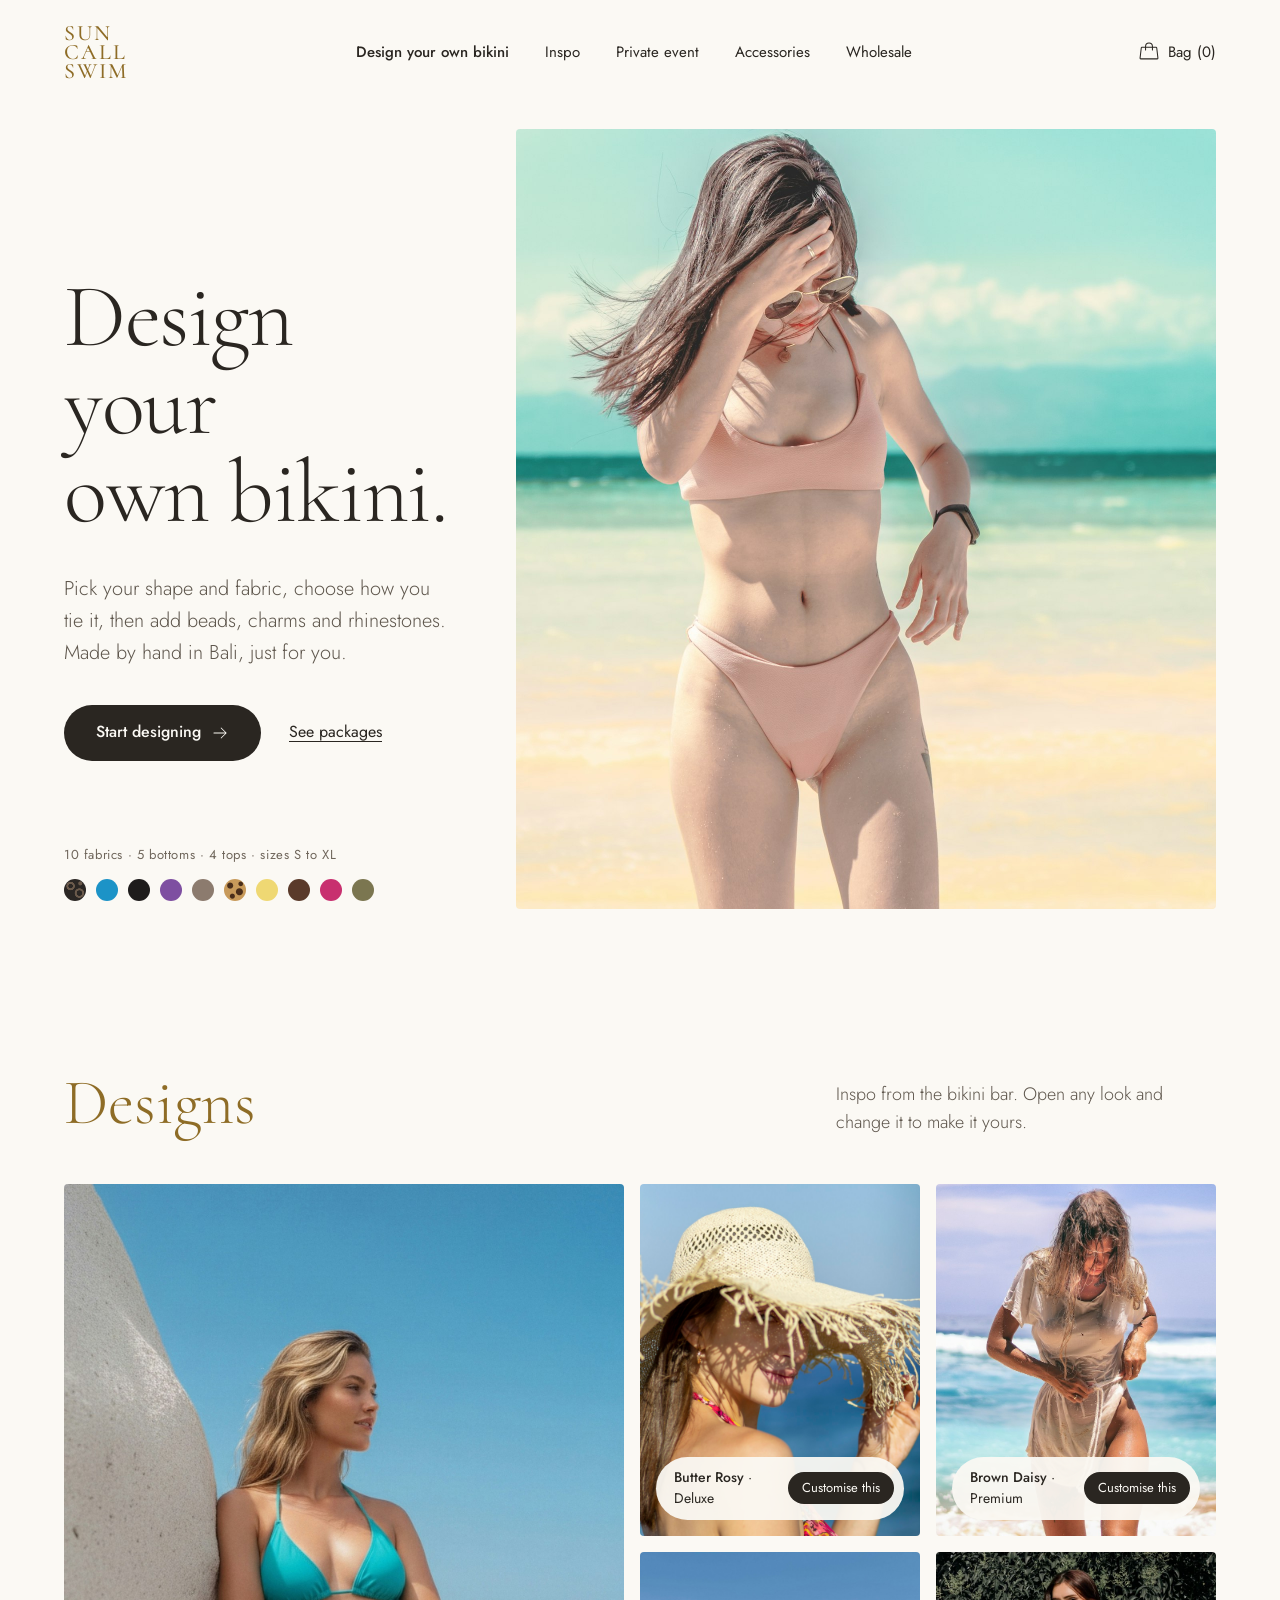
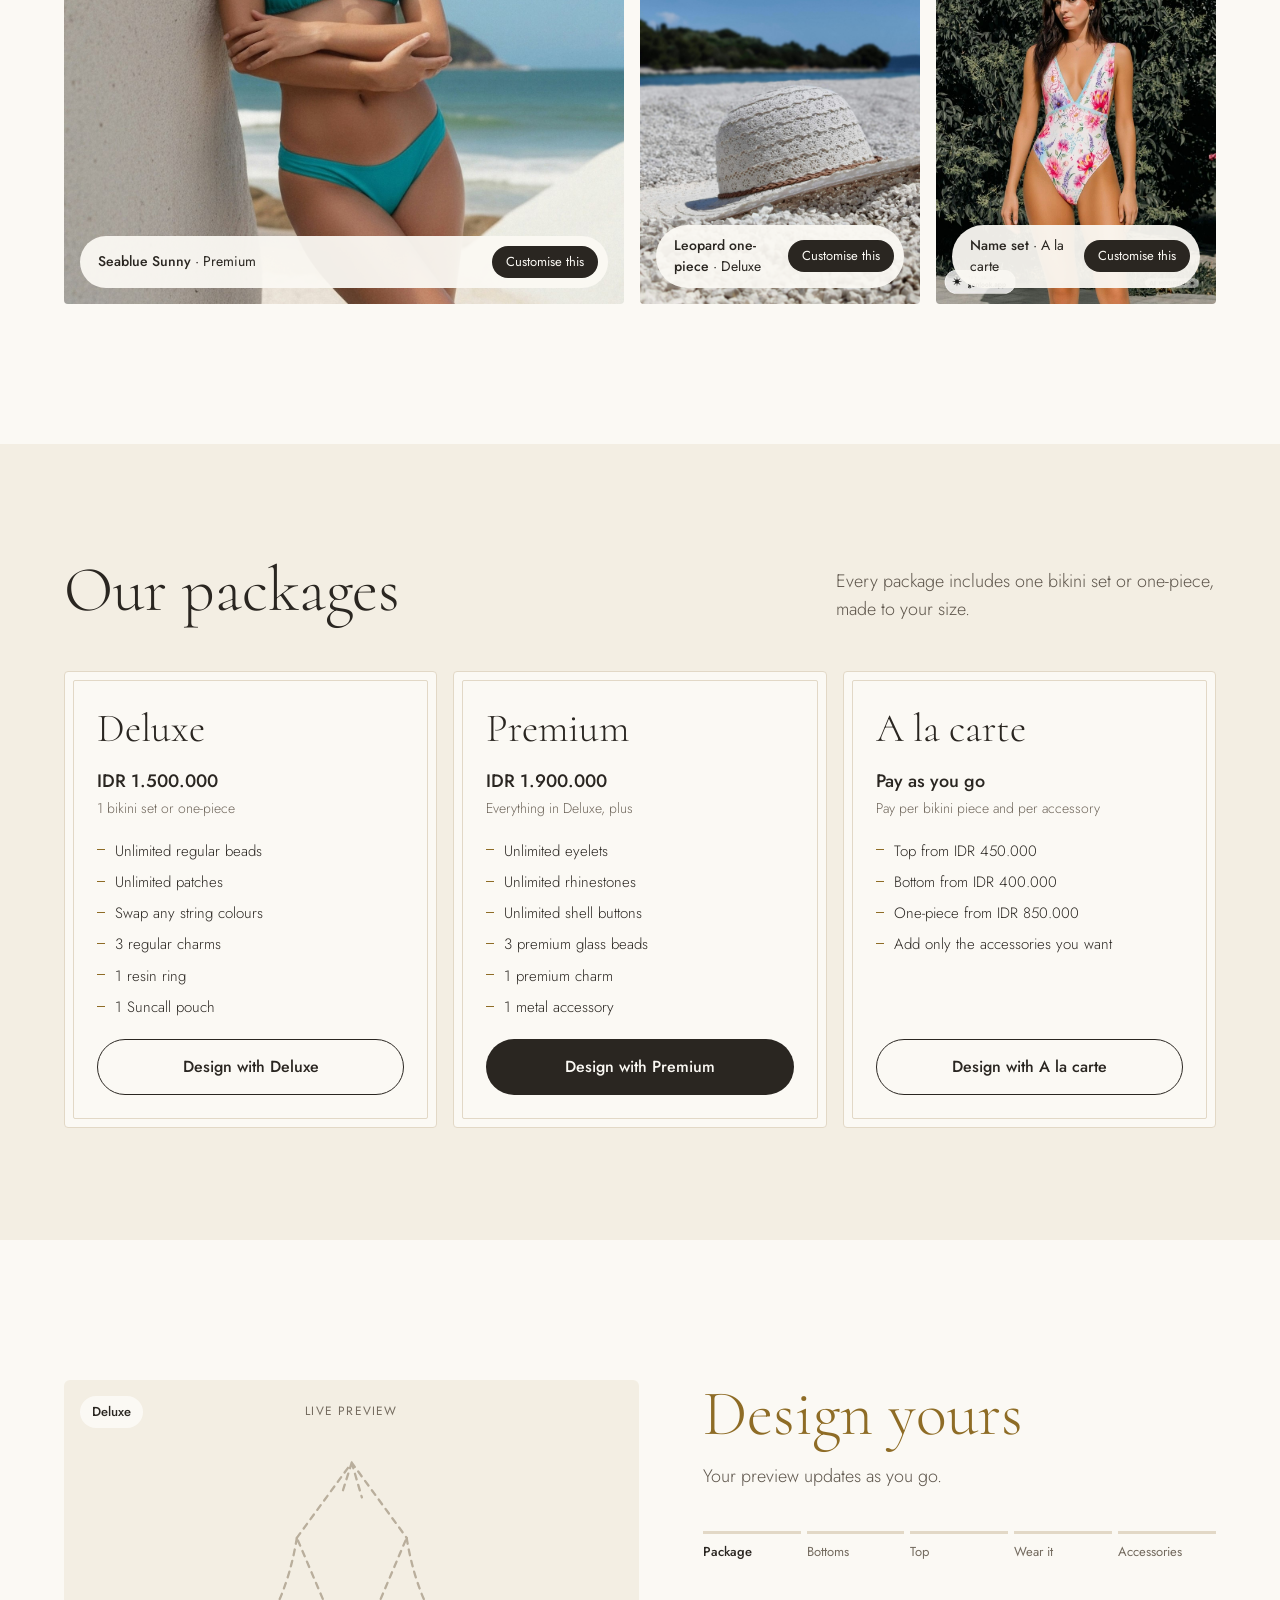
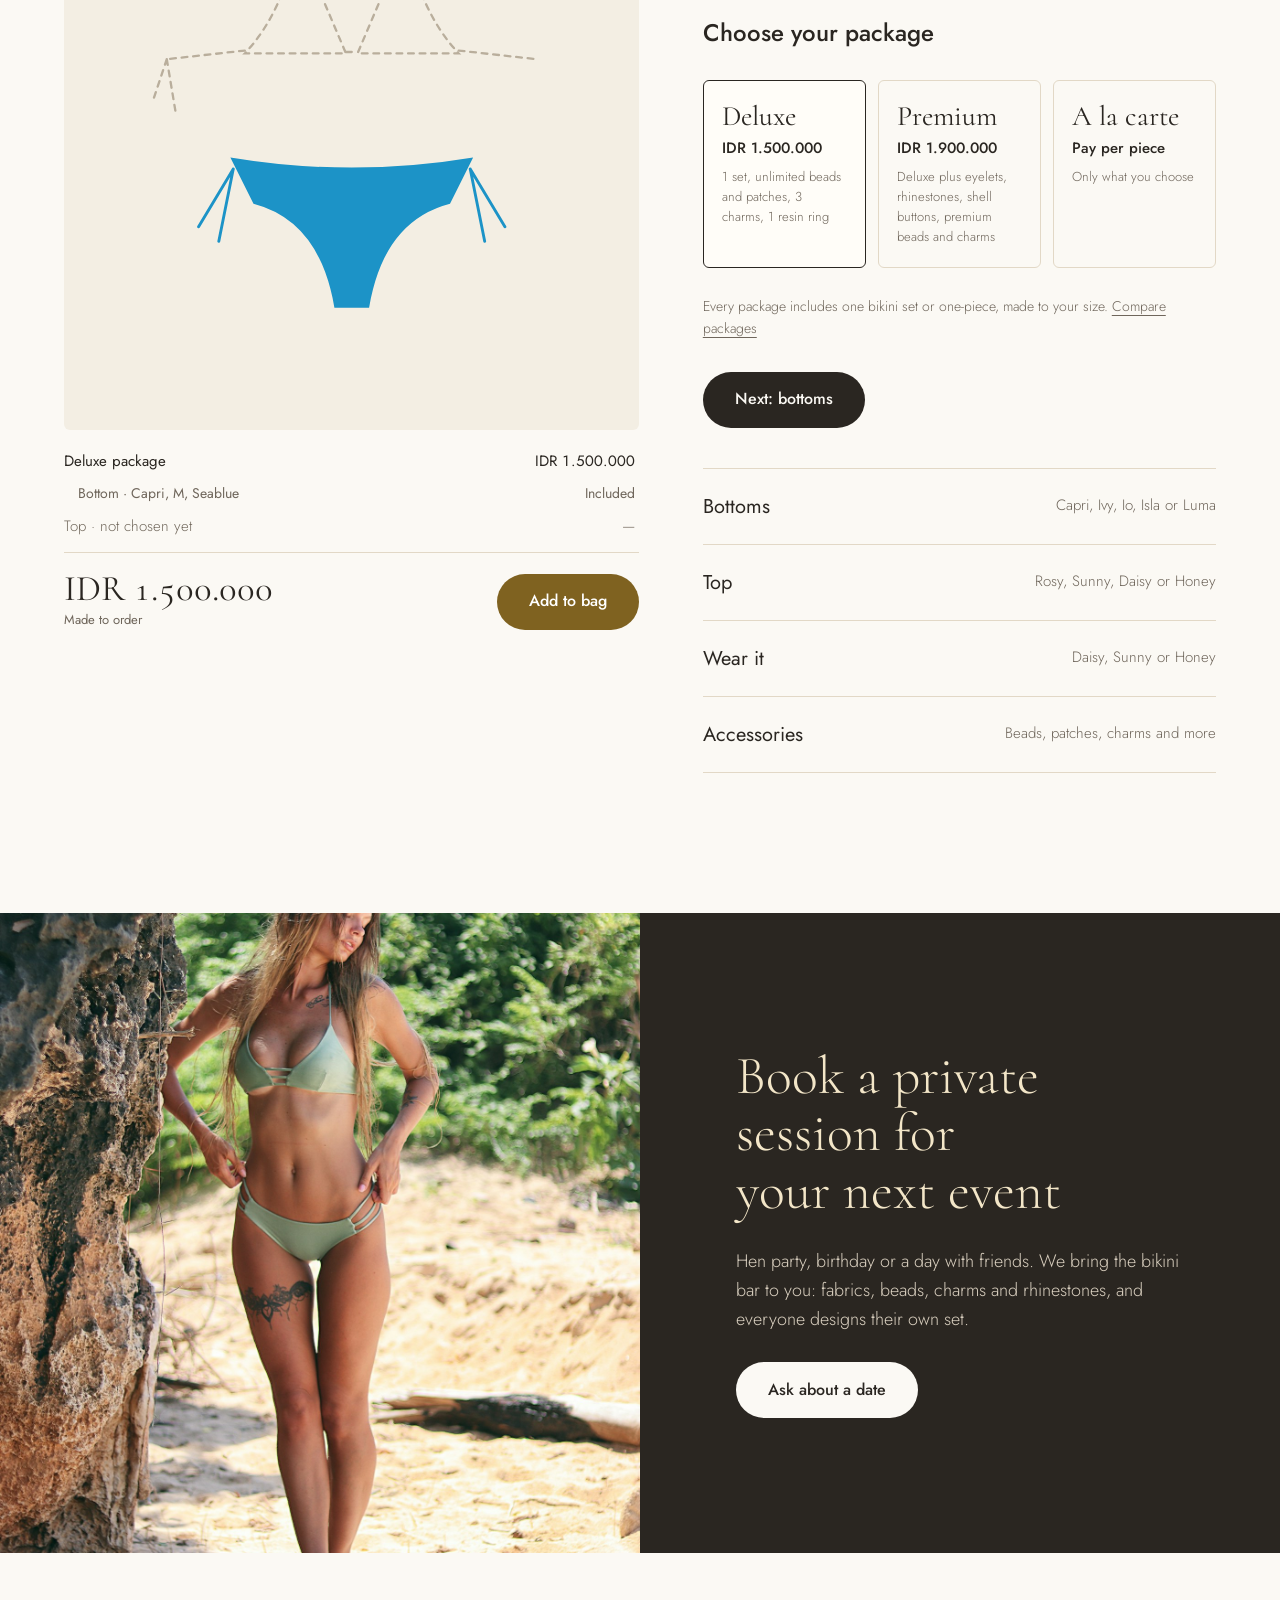
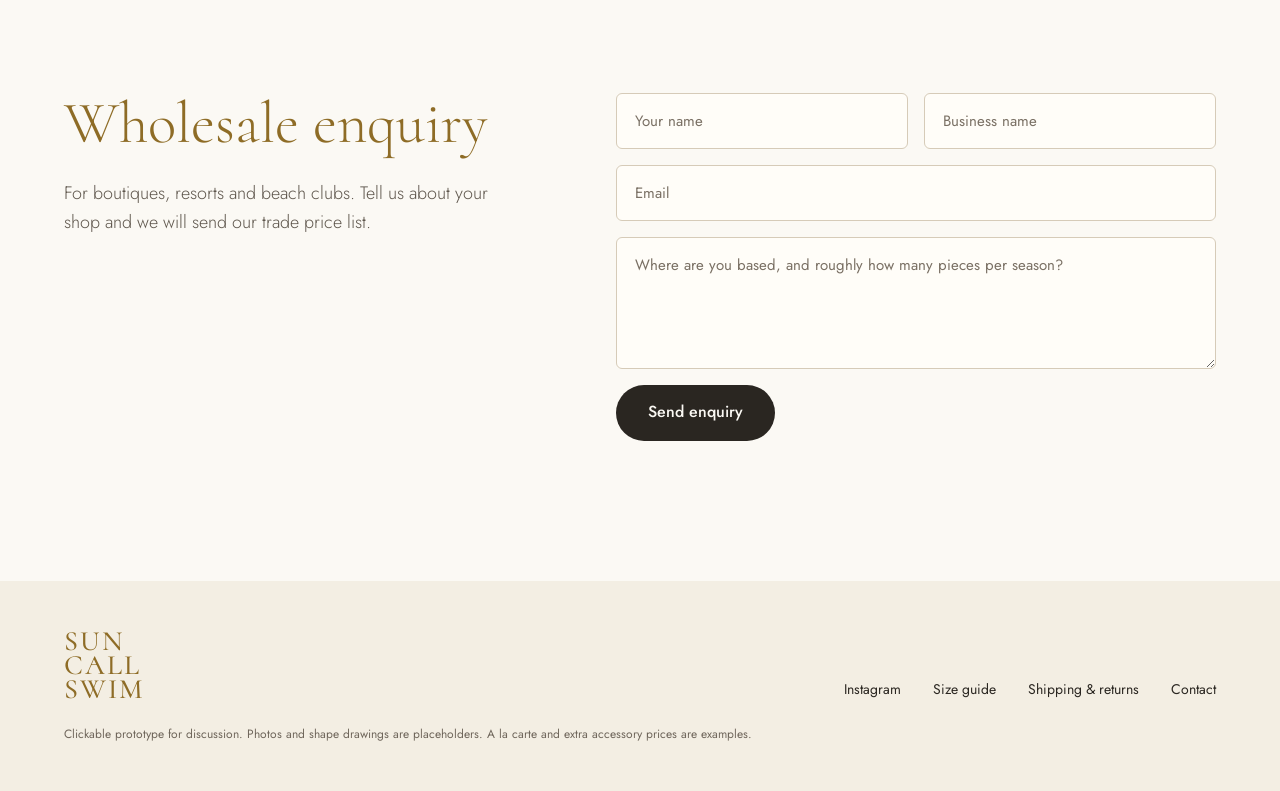
==== commit 5cbfce14: "Keep builder preview within the viewport and stop scroll jumps on selection Co-Authored-By: Claude O" ====
--- a/demo/index.html
+++ b/demo/index.html
@@ -181,8 +181,10 @@
 .letters input:focus { outline: none; border-color: var(--ink); }
 .step-actions { display: flex; align-items: center; gap: 24px; flex-wrap: wrap; padding-top: 4px; }
 
-.preview-col { position: sticky; top: 24px; display: grid; gap: 24px; }
-.stage { background: var(--shell); border-radius: 6px; aspect-ratio: 1 / 1; position: relative; overflow: hidden; }
+.preview-col { position: sticky; top: 24px; display: grid; gap: 20px; height: calc(100vh - 48px); height: calc(100svh - 48px); max-height: 960px; grid-template-rows: minmax(0, 1fr) auto; }
+#steps { overflow-anchor: none; }
+.summary .lines { display: grid; gap: 10px; max-height: 128px; overflow: auto; padding-right: 4px; scrollbar-width: thin; scrollbar-color: var(--line-2) transparent; }
+.stage { background: var(--shell); border-radius: 6px; min-height: 0; position: relative; overflow: hidden; }
 .stage .cap { position: absolute; top: 22px; left: 0; right: 0; text-align: center; font-size: 12px; letter-spacing: 1.2px; text-transform: uppercase; color: var(--quiet); }
 #stage { position: absolute; inset: 48px 24px 24px; display: grid; place-items: center; }
 .stage svg { width: auto; height: 100%; max-width: 100%; }
@@ -301,7 +303,7 @@
   .pkgs { grid-template-columns: minmax(0, 1fr); }
   .builder { grid-template-columns: minmax(0, 1fr); gap: 0; padding-block: 64px 120px; }
   .b-head { padding-bottom: 24px; }
-  .preview-col { order: -1; position: sticky; top: 0; z-index: 6; margin-inline: calc(-1 * max(var(--gutter), env(safe-area-inset-left, 0px))); gap: 0; }
+  .preview-col { order: -1; position: sticky; top: 0; z-index: 6; height: auto; max-height: none; grid-template-rows: auto; margin-inline: calc(-1 * max(var(--gutter), env(safe-area-inset-left, 0px))); gap: 0; }
   .stage { aspect-ratio: auto; height: 250px; border-radius: 0; }
   #stage { inset: 30px 16px 8px; }
   .stage .cap { top: 10px; }
@@ -754,7 +756,7 @@
   }
 
   /* ---------- render ---------- */
-  var FX = { step: -1, mode: "", parts: null, acc: null, total: null, just: null, sweep: null, tick: null };
+  var FX = { anchor: null, anchorTop: null, step: -1, mode: "", parts: null, acc: null, total: null, just: null, sweep: null, tick: null };
   var REDUCED = window.matchMedia && window.matchMedia("(prefers-reduced-motion: reduce)").matches;
   function renderSteps() {
     var st = steps(), focusId = document.activeElement && document.activeElement.id;
@@ -776,6 +778,8 @@
     });
     $("steps").innerHTML = h;
     if (focusId && $(focusId)) $(focusId).focus({ preventScroll: true });
+    if (FX.anchor && $(FX.anchor) && FX.anchorTop !== null) { var diff = $(FX.anchor).getBoundingClientRect().top - FX.anchorTop; if (Math.abs(diff) > 1) window.scrollBy(0, diff); }
+    FX.anchor = FX.anchorTop = null;
     if (FX.just && $(FX.just)) $(FX.just).classList.add("just");
     if (FX.tick && $("p-" + FX.tick)) $("p-" + FX.tick).previousElementSibling.classList.add("tick");
     FX.just = FX.sweep = FX.tick = null;
@@ -797,7 +801,7 @@
     FX.parts = keys; FX.acc = accNow;
     if ($("pkgPill").textContent !== PKG[S.pkg].name) { $("pkgPill").textContent = PKG[S.pkg].name; $("pkgPill").classList.remove("swap"); void $("pkgPill").offsetWidth; $("pkgPill").classList.add("swap"); }
     var q = quote(S);
-    $("summary").innerHTML = q.L.map(function (l) { return "<div class='line" + (l.sub ? " sub" : "") + (l.ghost ? " ghost" : "") + "'><span>" + l.t + (l.part ? " (" + l.part + ")" : "") + "</span><span>" + (l.ghost ? "—" : l.inc ? (l.zero ? "" : "Included") : idr(l.p)) + "</span></div>"; }).join("") +
+    $("summary").innerHTML = "<div class='lines'>" + q.L.map(function (l) { return "<div class='line" + (l.sub ? " sub" : "") + (l.ghost ? " ghost" : "") + "'><span>" + l.t + (l.part ? " (" + l.part + ")" : "") + "</span><span>" + (l.ghost ? "—" : l.inc ? (l.zero ? "" : "Included") : idr(l.p)) + "</span></div>"; }).join("") + "</div>" +
       "<div class='total'><div><b class='num' id='totalNum'>" + idr(FX.total === null ? q.t : FX.total) + "</b><small>Made to order</small></div><button class='btn gold' data-act='addbag' id='addBag'>Add to bag</button></div>";
     countTo($("totalNum"), FX.total, q.t); countTo($("mTotal"), FX.total, q.t); FX.total = q.t;
     $("mPkg").textContent = PKG[S.pkg].name; $("mNext").textContent = nextLabel();
@@ -843,6 +847,7 @@
       var act = a.dataset.act;
       if (["set","pkg","mode","cat","string"].indexOf(act) > -1 && a.id) FX.just = a.id;
       if (act === "qty") FX.tick = a.dataset.id;
+      if (act !== "go" && act !== "next" && act !== "addbag" && a.id && a.closest("#steps")) { FX.anchor = a.id; FX.anchorTop = a.getBoundingClientRect().top; }
       if (act === "set") { var p = a.dataset.k.split("."), v = a.dataset.v; if (p[1] === "col") v = +v; if (p.length === 2) S[p[0]][p[1]] = v; else S[p[0]] = v; renderSteps(); }
       else if (act === "pkg") { S.pkg = a.dataset.v; renderSteps(); }
       else if (act === "mode") { if (S.mode !== a.dataset.v) { S.mode = a.dataset.v; S.done = { package: true }; S.step = 1; renderSteps(); } }
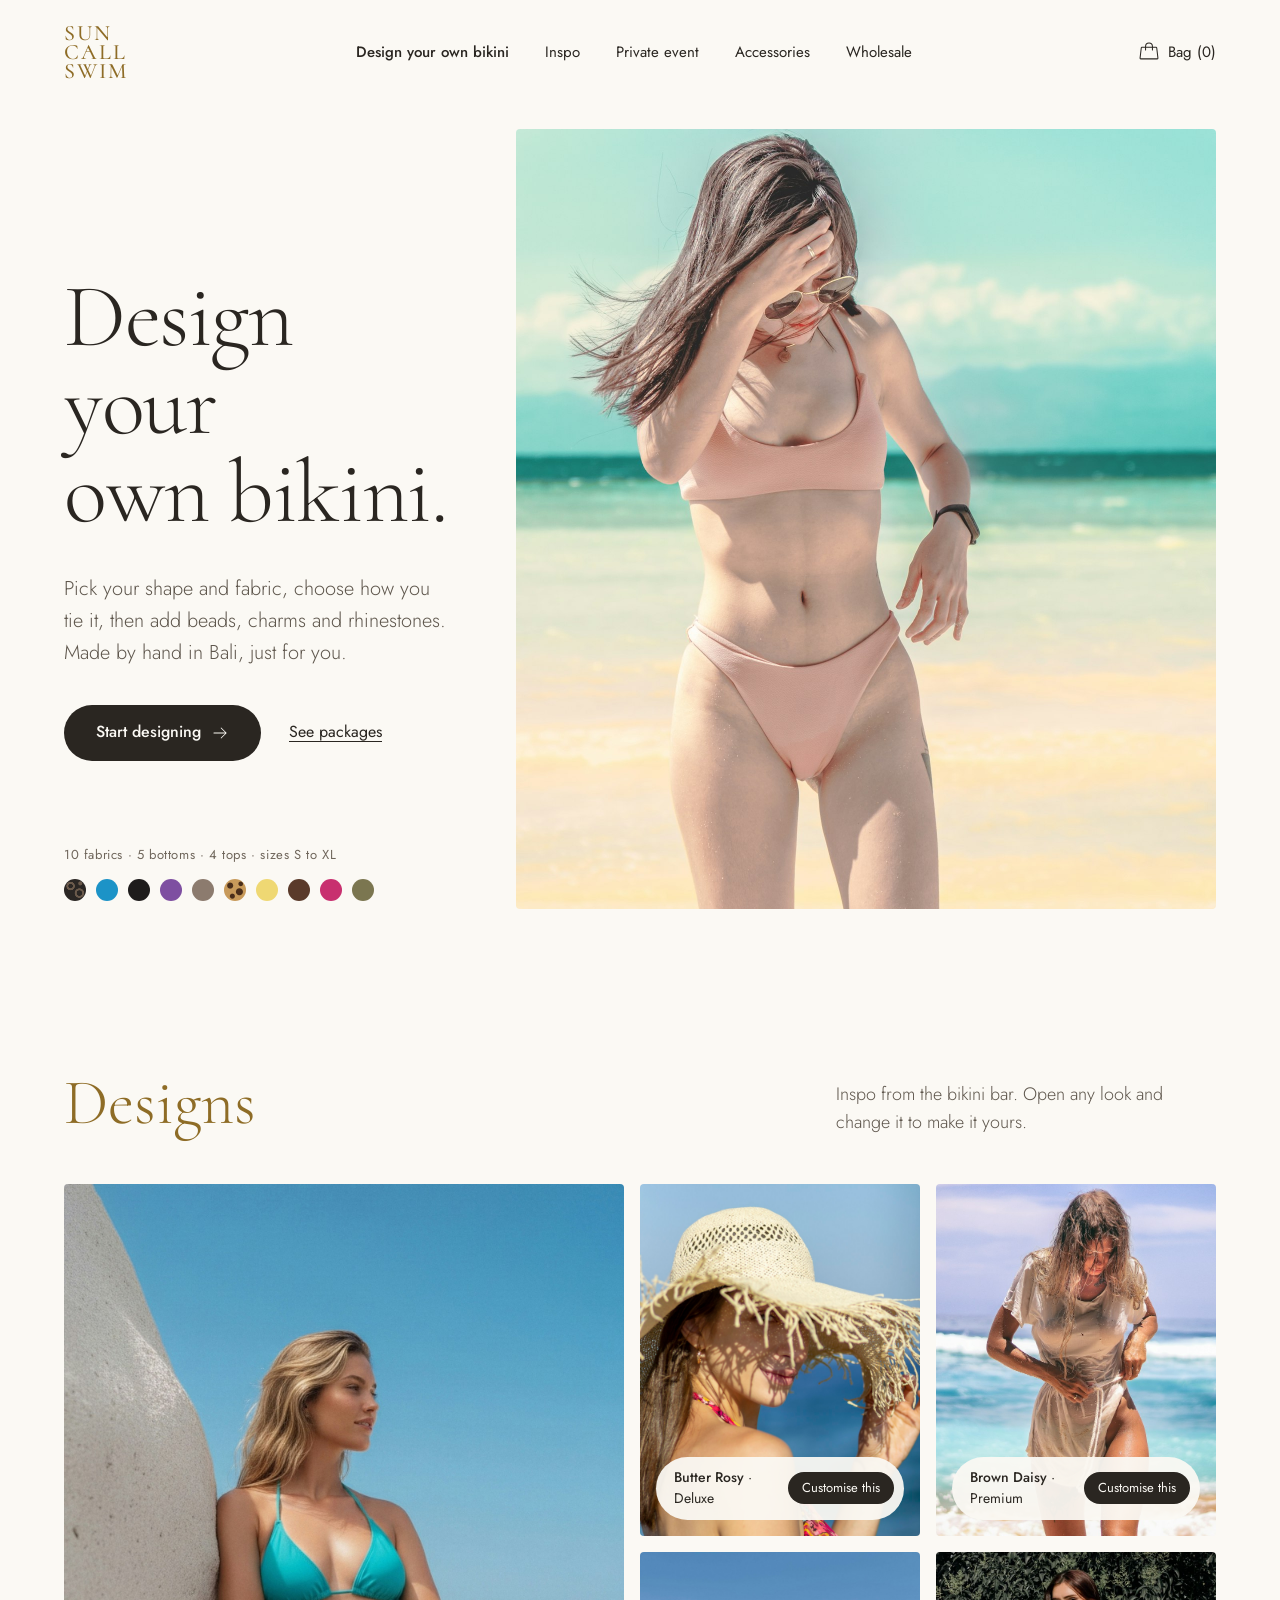
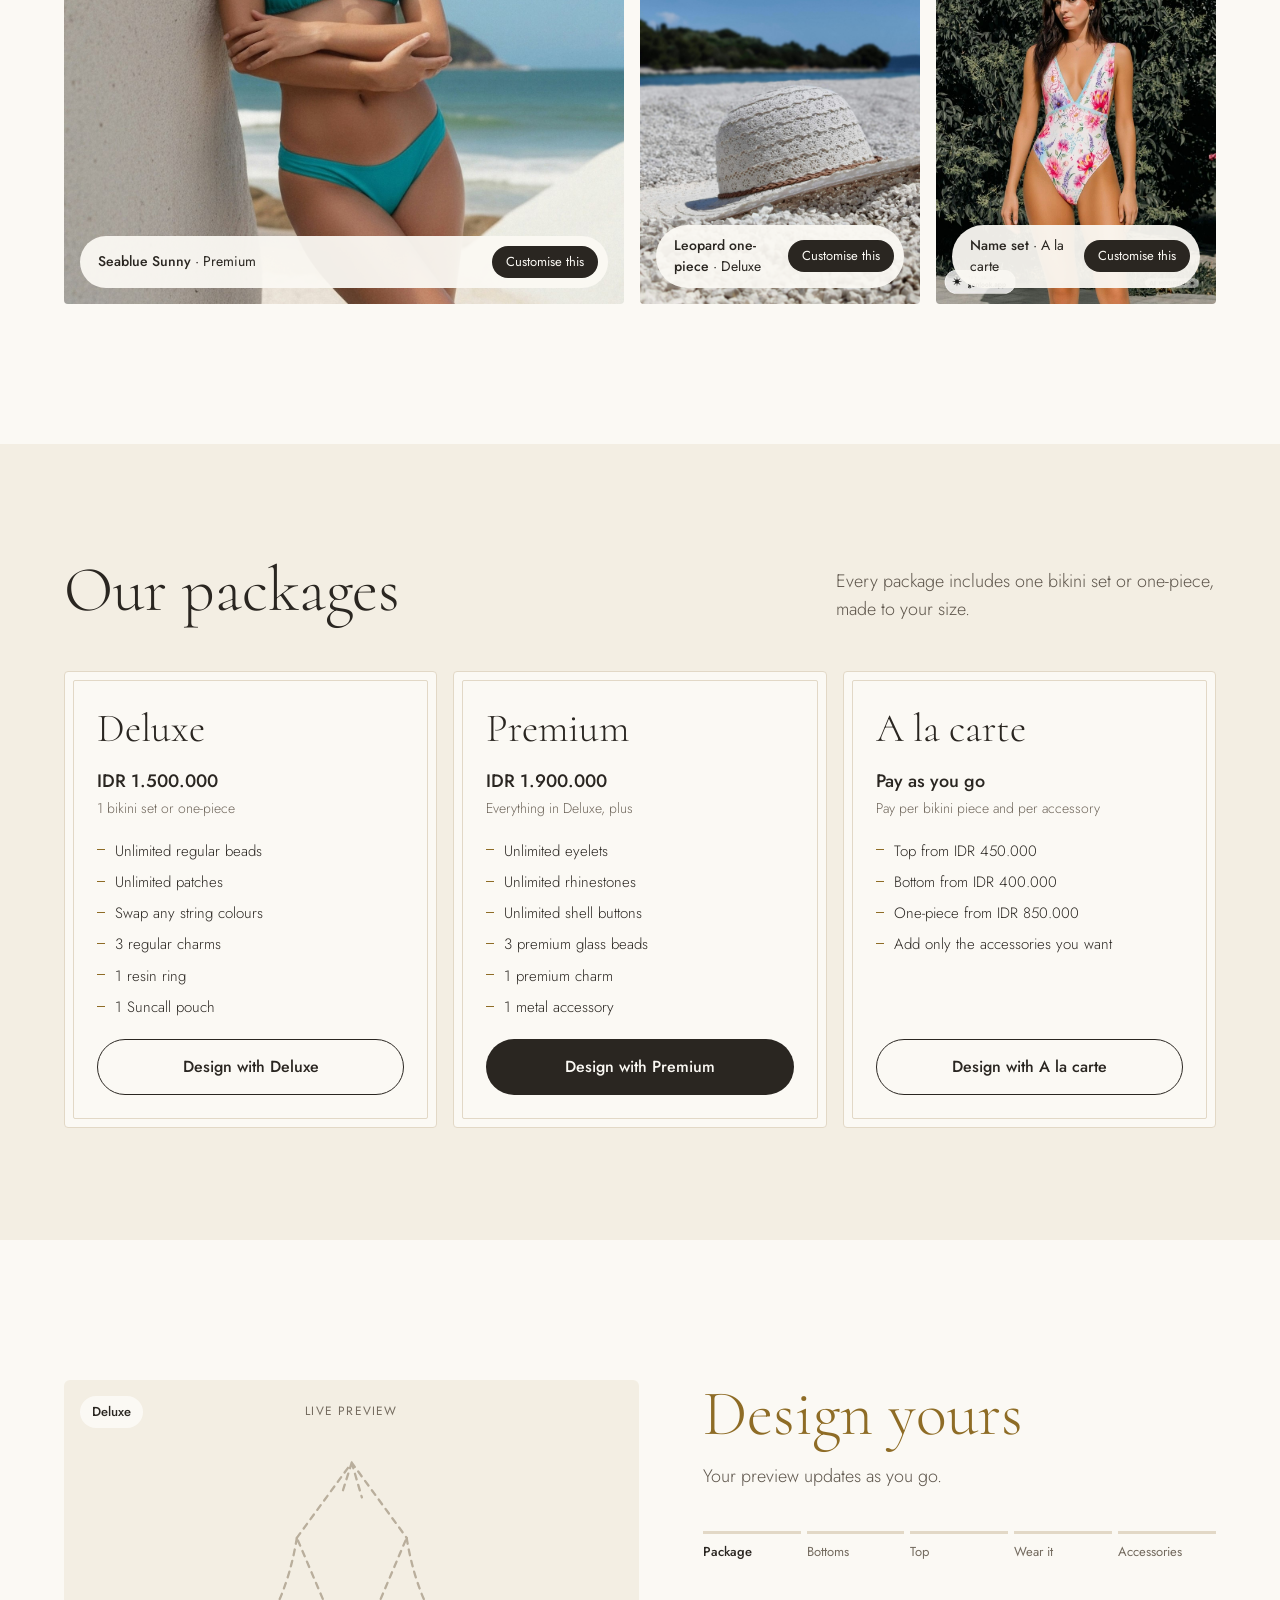
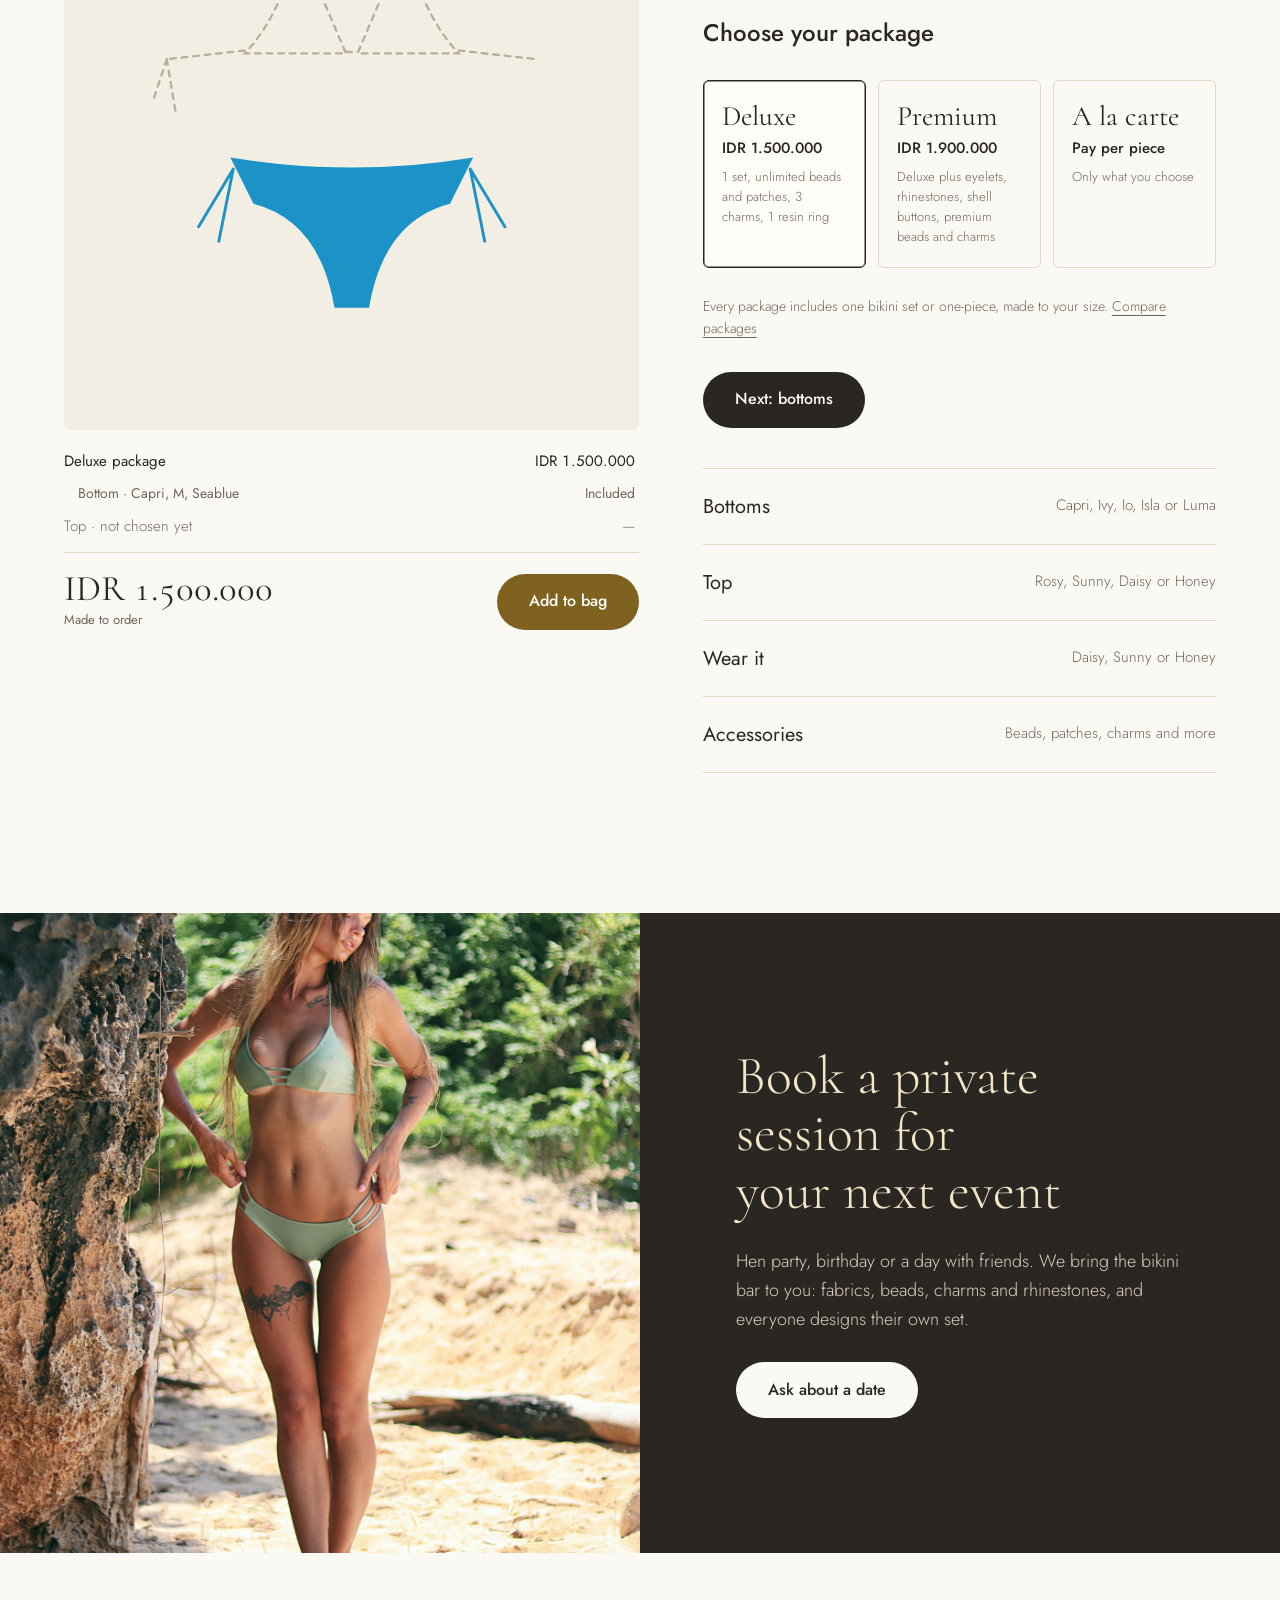
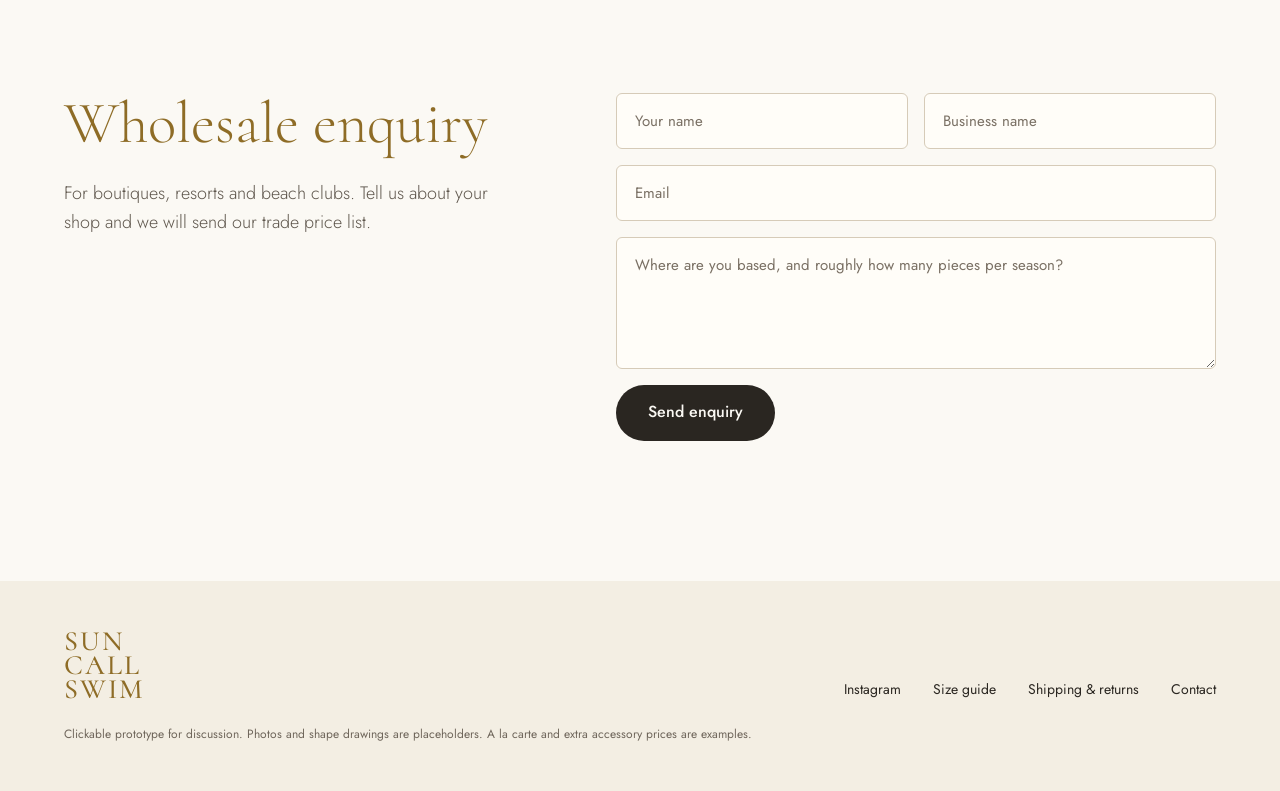
==== commit 184d4611: "Stop builder flicker: patch step DOM in place, instant scroll anchor, stable selected borders Co-Aut" ====
--- a/demo/index.html
+++ b/demo/index.html
@@ -140,7 +140,7 @@
 .tiles { display: grid; grid-template-columns: repeat(var(--cols, 3), minmax(0, 1fr)); gap: 12px; }
 .tile { border: 1px solid var(--line); border-radius: 6px; background: transparent; padding: 20px 10px 16px; display: grid; justify-items: center; align-content: start; gap: 10px; font-size: 15px; transition: border-color .3s var(--ease), background .3s var(--ease); }
 .tile:hover { border-color: var(--line-2); background: var(--paper); }
-.tile[aria-pressed="true"] { border: 1.5px solid var(--ink); background: var(--paper); font-weight: 500; }
+.tile[aria-pressed="true"] { border-color: var(--ink); box-shadow: inset 0 0 0 .5px var(--ink); background: var(--paper); }
 .tile svg { width: 100%; max-width: 110px; height: 72px; }
 .tile small { font-size: 13px; font-weight: 300; color: var(--muted); text-align: center; }
 .tile.pk { justify-items: start; text-align: left; padding: 20px 18px; gap: 6px; }
@@ -173,7 +173,7 @@
 .qty button:hover:not(:disabled) { background: var(--shell); }
 .qty span { min-width: 22px; text-align: center; font-variant-numeric: tabular-nums; }
 .opt { border: 1px solid var(--line-2); border-radius: 999px; background: transparent; padding: 10px 16px; font-size: 14px; display: inline-flex; gap: 8px; align-items: center; }
-.opt i { width: 14px; height: 14px; border-radius: 50%; display: inline-block; box-shadow: inset 0 0 0 1px rgba(0,0,0,.15); }
+.opt i { width: 14px; height: 14px; border-radius: 50%; display: inline-block; box-shadow: inset 0 0 0 1px rgba(0,0,0,.25); }
 .opt[aria-pressed="true"] { border-color: var(--ink); background: var(--ink); color: var(--sand); }
 .letters { display: grid; gap: 8px; max-width: 360px; padding-top: 8px; }
 .letters input { height: 52px; border: 1px solid var(--line-2); border-radius: 6px; background: var(--paper); padding: 0 16px; font: 500 18px var(--body); letter-spacing: 4px; text-transform: uppercase; color: var(--ink); }
@@ -254,7 +254,7 @@
 .btn:active, .tile:active, .size:active, .sw:active, .cat:active, .opt:active, .seg button:active, .qty button:active:not(:disabled), .link:active { transform: scale(.97); transition-duration: .08s; }
 .tile, .size, .cat, .opt, .seg button, .qty button, .link { transition: transform .2s var(--ease), background .25s var(--ease), border-color .25s var(--ease), color .25s var(--ease); }
 .just { animation: press .38s var(--ease); }
-@keyframes press { 0% { transform: scale(.9); } 100% { transform: none; } }
+@keyframes press { 0% { transform: scale(.96); } 100% { transform: none; } }
 .progress button::before { background: linear-gradient(var(--ink), var(--ink)) left / 0% 100% no-repeat, var(--line); }
 .progress button.done::before, .progress button.on::before { background-size: 100% 100%; background-color: var(--line); }
 .progress button.sweep::before { animation: sweep .7s var(--ease); }
@@ -613,7 +613,8 @@
     return "M" + a[0] + " " + a[1] + " L150 10 L" + b[0] + " " + b[1] + " M150 10 L143 32 M150 10 L157 34";
   }
   var GHOST = "fill='none' stroke='#B9AE9C' stroke-width='1.6' stroke-dasharray='4 4' stroke-linecap='round'";
-  function sk(c, w) { return "fill='none' stroke='" + c + "' stroke-width='" + (w || 2) + "' stroke-linecap='round' stroke-linejoin='round'"; }
+  function light(c) { if (!c || c[0] !== "#") return false; var r = parseInt(c.substr(1, 2), 16), g = parseInt(c.substr(3, 2), 16), b = parseInt(c.substr(5, 2), 16); return (.2126 * r + .7152 * g + .0722 * b) / 255 > .78; }
+  function sk(c, w) { return "fill='none' stroke='" + c + "' stroke-width='" + (w || 2) + "' stroke-linecap='round' stroke-linejoin='round'" + (light(c) ? " style='filter:drop-shadow(0 0 .7px rgba(80,70,60,.95)) drop-shadow(0 0 .3px rgba(80,70,60,.9))'" : ""); }
   function lerp(a, b, f) { return [a[0] + (b[0] - a[0]) * f, a[1] + (b[1] - a[1]) * f]; }
   function star(x, y, r, c) { var p = ""; for (var i = 0; i < 10; i++) { var rr = i % 2 ? r * .45 : r, an = -Math.PI / 2 + i * Math.PI / 5; p += (i ? "L" : "M") + (x + rr * Math.cos(an)).toFixed(1) + " " + (y + rr * Math.sin(an)).toFixed(1); } return "<path d='" + p + "Z' fill='" + c + "'/>"; }
   function heart(x, y, r, c) { return "<path d='M" + x + " " + (y + r) + " C" + (x - r * 1.6) + " " + (y - r * .2) + " " + (x - r * .6) + " " + (y - r * 1.4) + " " + x + " " + (y - r * .4) + " C" + (x + r * .6) + " " + (y - r * 1.4) + " " + (x + r * 1.6) + " " + (y - r * .2) + " " + x + " " + (y + r) + "Z' fill='" + c + "'/>"; }
@@ -776,14 +777,32 @@
         h += "<div class='step'><button class='step-row' data-act='go' data-i='" + i + "' id='row-" + k + "'><span class='t'>" + META[k].title + "</span><span class='h" + (done ? " chosen" : "") + "'>" + (done ? chosenText(k) + "<span class='edit'>Edit</span>" : META[k].hint) + "</span></button></div>";
       }
     });
-    $("steps").innerHTML = h;
+    if (entering || !$("steps").firstChild) $("steps").innerHTML = h;
+    else { var tpl = document.createElement("div"); tpl.innerHTML = h; var host = $("steps"); if (host.childNodes.length !== tpl.childNodes.length) host.innerHTML = h; else for (var ci = 0; ci < tpl.childNodes.length; ci++) morph(host.childNodes[ci], tpl.childNodes[ci]); }
     if (focusId && $(focusId)) $(focusId).focus({ preventScroll: true });
-    if (FX.anchor && $(FX.anchor) && FX.anchorTop !== null) { var diff = $(FX.anchor).getBoundingClientRect().top - FX.anchorTop; if (Math.abs(diff) > 1) window.scrollBy(0, diff); }
+    if (FX.anchor && $(FX.anchor) && FX.anchorTop !== null) { var diff = $(FX.anchor).getBoundingClientRect().top - FX.anchorTop; if (Math.abs(diff) > 1) window.scrollBy({ top: diff, behavior: "instant" }); }
     FX.anchor = FX.anchorTop = null;
+    Array.prototype.forEach.call(document.querySelectorAll("#steps .just, #steps .tick"), function (n) { n.classList.remove("just", "tick"); void n.offsetWidth; });
     if (FX.just && $(FX.just)) $(FX.just).classList.add("just");
     if (FX.tick && $("p-" + FX.tick)) $("p-" + FX.tick).previousElementSibling.classList.add("tick");
     FX.just = FX.sweep = FX.tick = null;
     renderPreview();
+  }
+  function morph(a, b) {
+    if (a.nodeType !== b.nodeType || a.nodeName !== b.nodeName) { a.replaceWith(b.cloneNode(true)); return; }
+    if (a.nodeType === 3) { if (a.nodeValue !== b.nodeValue) a.nodeValue = b.nodeValue; return; }
+    if (a.nodeType !== 1) return;
+    if (a.id === "letters") return;
+    var i, at;
+    for (i = a.attributes.length - 1; i >= 0; i--) { at = a.attributes[i].name; if (!b.hasAttribute(at) && at !== "class") a.removeAttribute(at); }
+    for (i = 0; i < b.attributes.length; i++) { at = b.attributes[i]; if (at.name === "class") continue; if (a.getAttribute(at.name) !== at.value) a.setAttribute(at.name, at.value); }
+    var keep = (a.getAttribute("class") || "").split(" ").filter(function (c) { return c === "just" || c === "tick"; });
+    var want = ((b.getAttribute("class") || "") + " " + keep.join(" ")).trim();
+    if ((a.getAttribute("class") || "") !== want) { if (want) a.setAttribute("class", want); else a.removeAttribute("class"); }
+    if (a.nodeName === "svg" || a.namespaceURI === "http://www.w3.org/2000/svg") { if (a.innerHTML !== b.innerHTML) a.innerHTML = b.innerHTML; return; }
+    var ac = a.childNodes, bc = b.childNodes;
+    if (ac.length !== bc.length) { a.innerHTML = b.innerHTML; return; }
+    for (i = 0; i < bc.length; i++) morph(ac[i], bc[i]);
   }
   function partKeys(st) {
     return st.mode === "set" ? { top: st.top.cut + st.top.col + reached("top", st) + st.wear + reached("wear", st) + st.string, bottom: st.bottom.cut + st.bottom.col + st.string } : { one: st.one.col + "" + st.string };
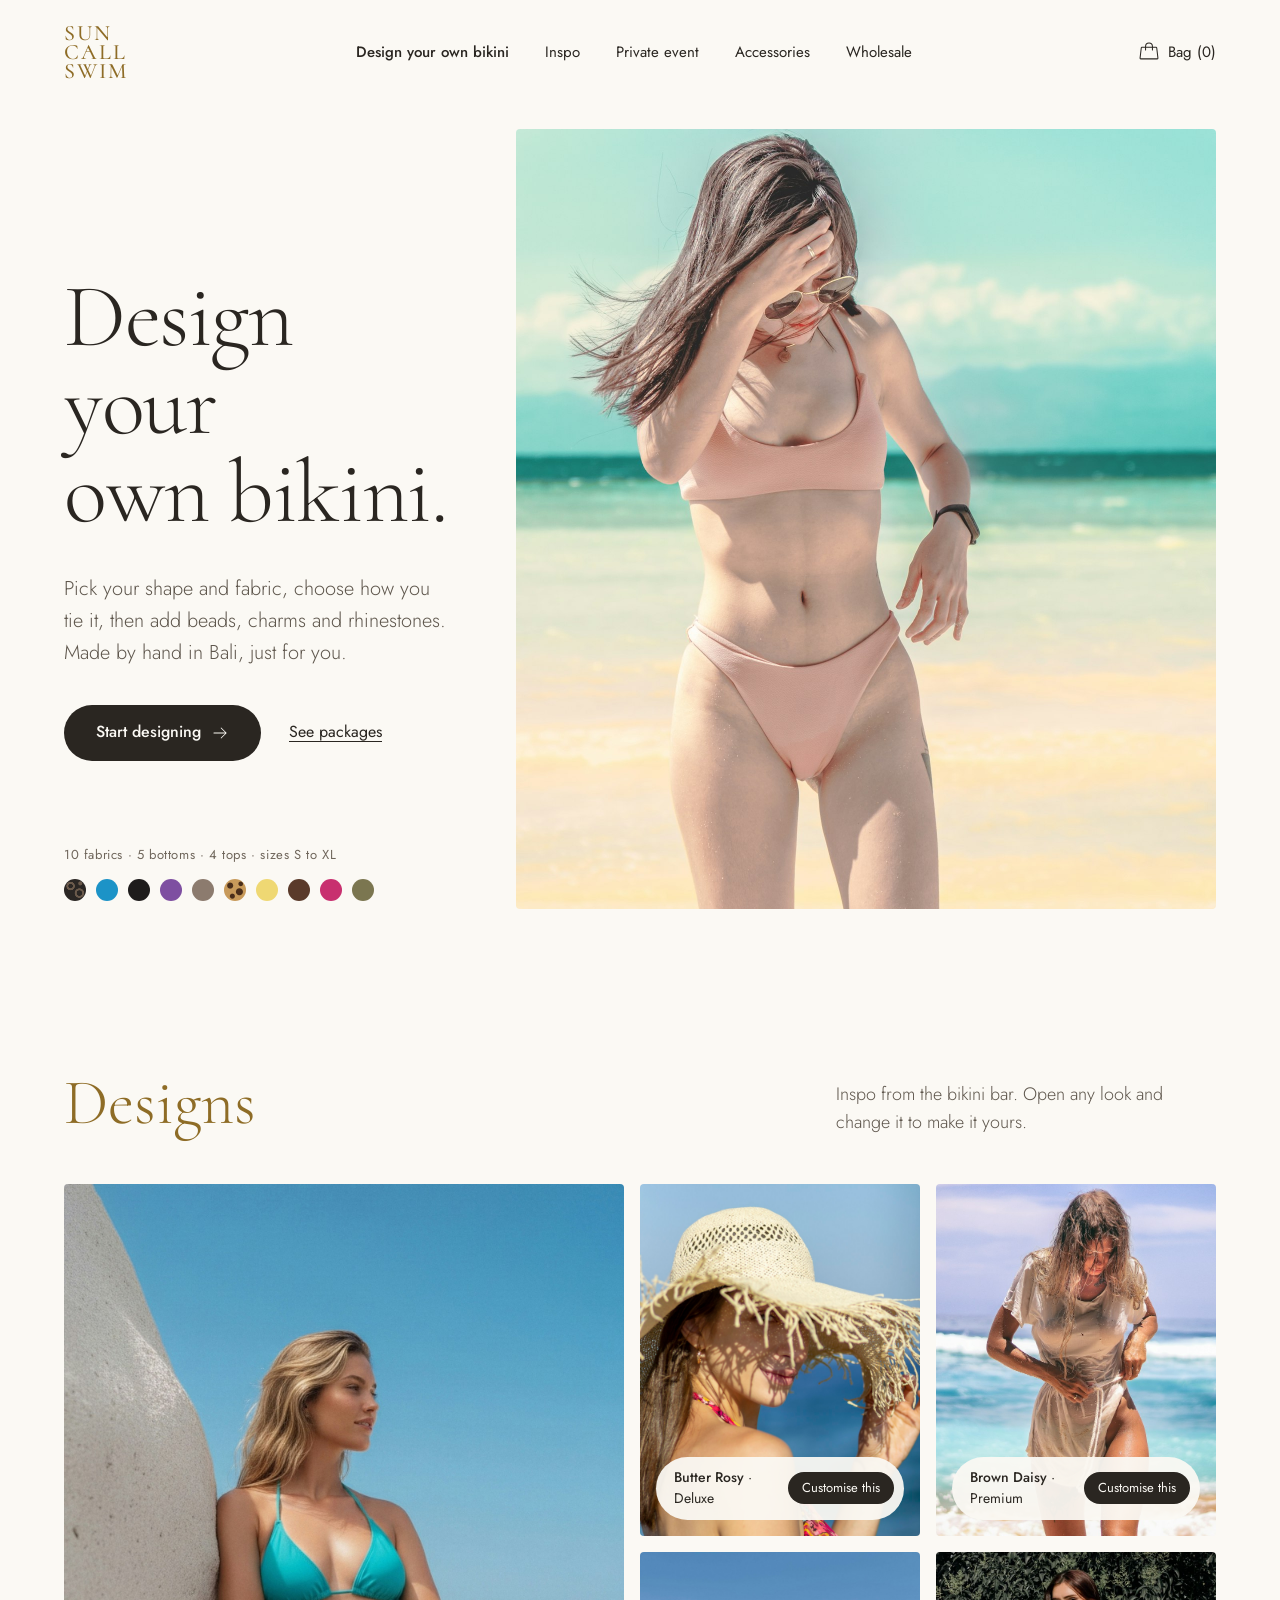
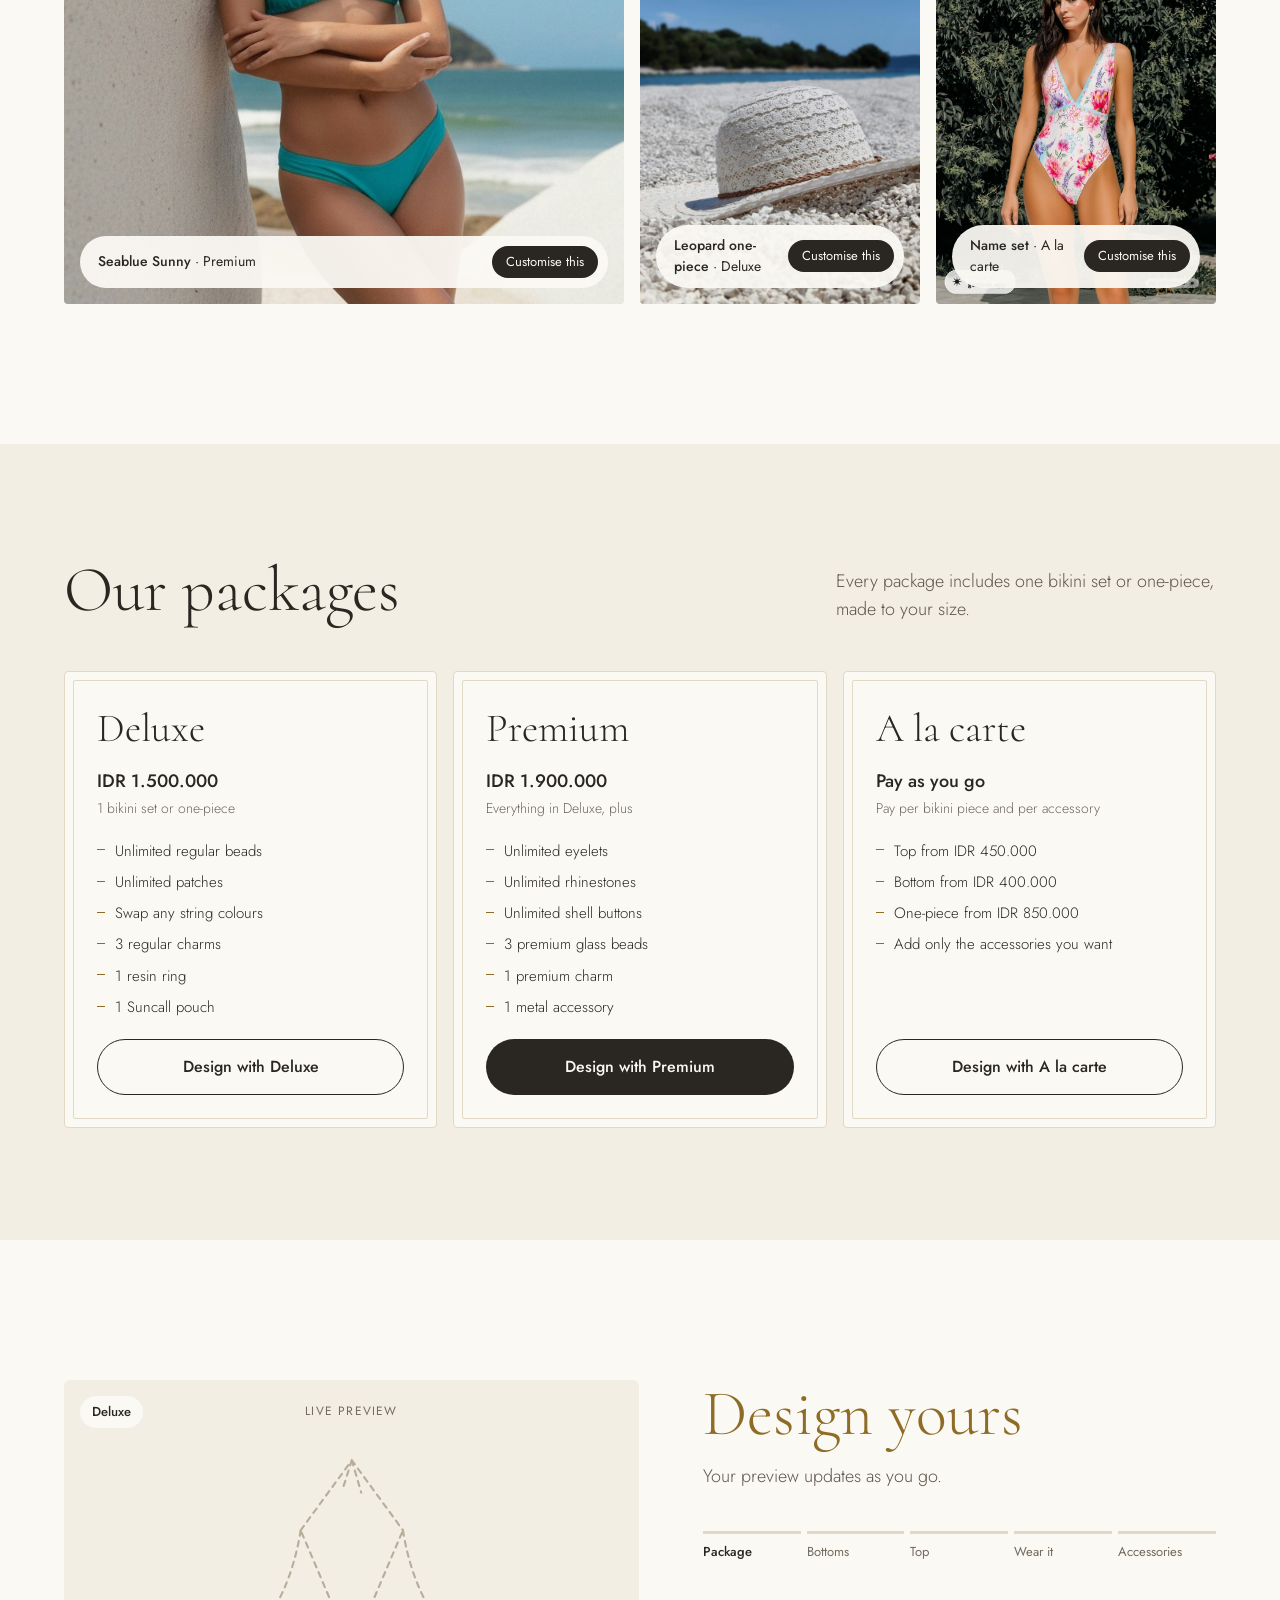
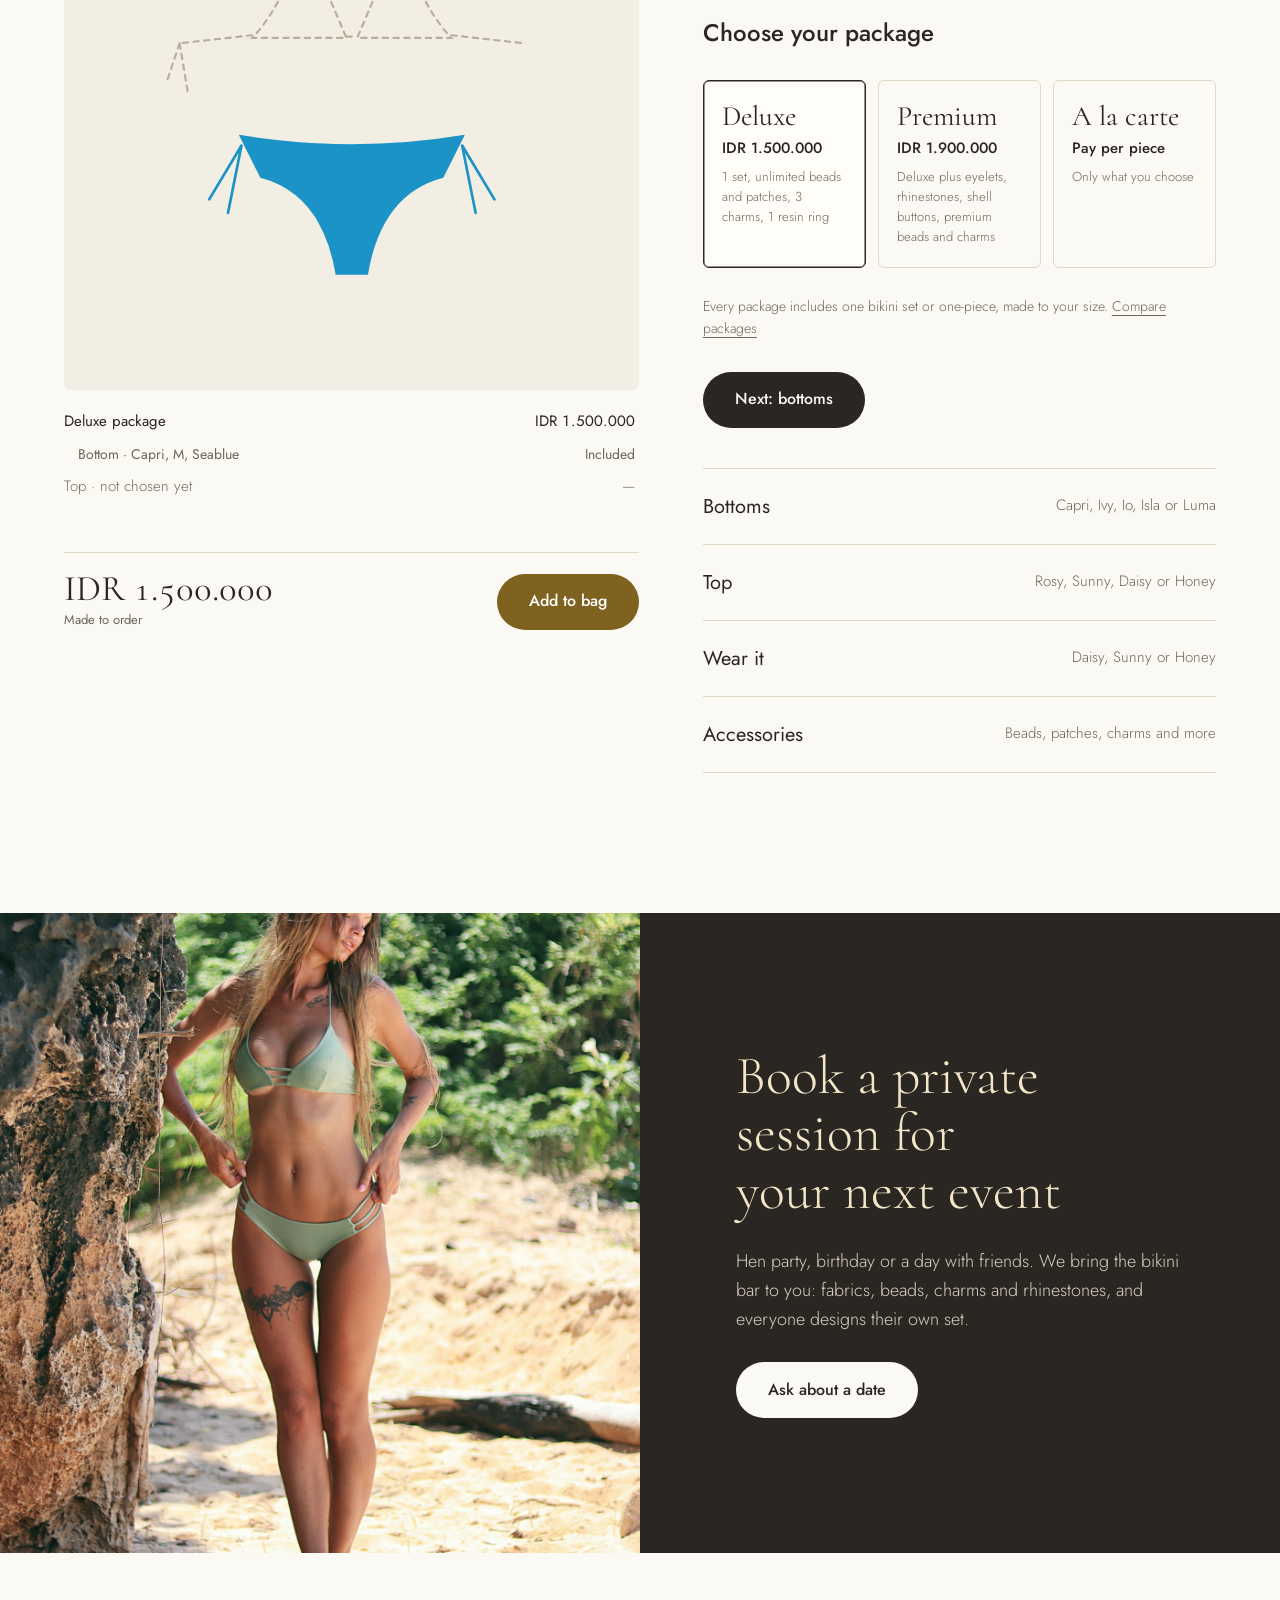
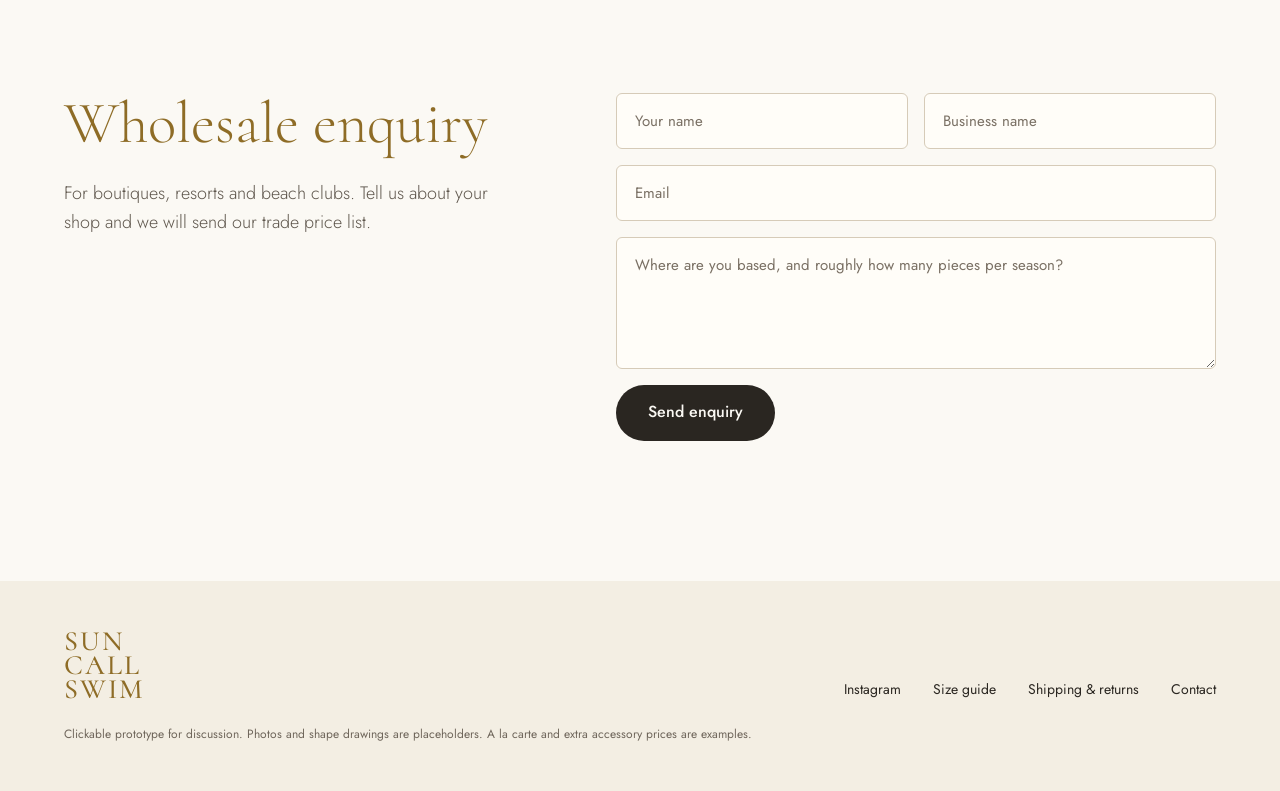
==== commit c6422614: "Fix preview resizing when switching packages Co-Authored-By: Claude Opus 5.5 <noreply@anthropic.com>" ====
--- a/demo/index.html
+++ b/demo/index.html
@@ -183,7 +183,7 @@
 
 .preview-col { position: sticky; top: 24px; display: grid; gap: 20px; height: calc(100vh - 48px); height: calc(100svh - 48px); max-height: 960px; grid-template-rows: minmax(0, 1fr) auto; }
 #steps { overflow-anchor: none; }
-.summary .lines { display: grid; gap: 10px; max-height: 128px; overflow: auto; padding-right: 4px; scrollbar-width: thin; scrollbar-color: var(--line-2) transparent; }
+.summary .lines { display: grid; gap: 10px; align-content: start; height: 128px; overflow: auto; padding-right: 4px; scrollbar-width: thin; scrollbar-color: var(--line-2) transparent; }
 .stage { background: var(--shell); border-radius: 6px; min-height: 0; position: relative; overflow: hidden; }
 .stage .cap { position: absolute; top: 22px; left: 0; right: 0; text-align: center; font-size: 12px; letter-spacing: 1.2px; text-transform: uppercase; color: var(--quiet); }
 #stage { position: absolute; inset: 48px 24px 24px; display: grid; place-items: center; }
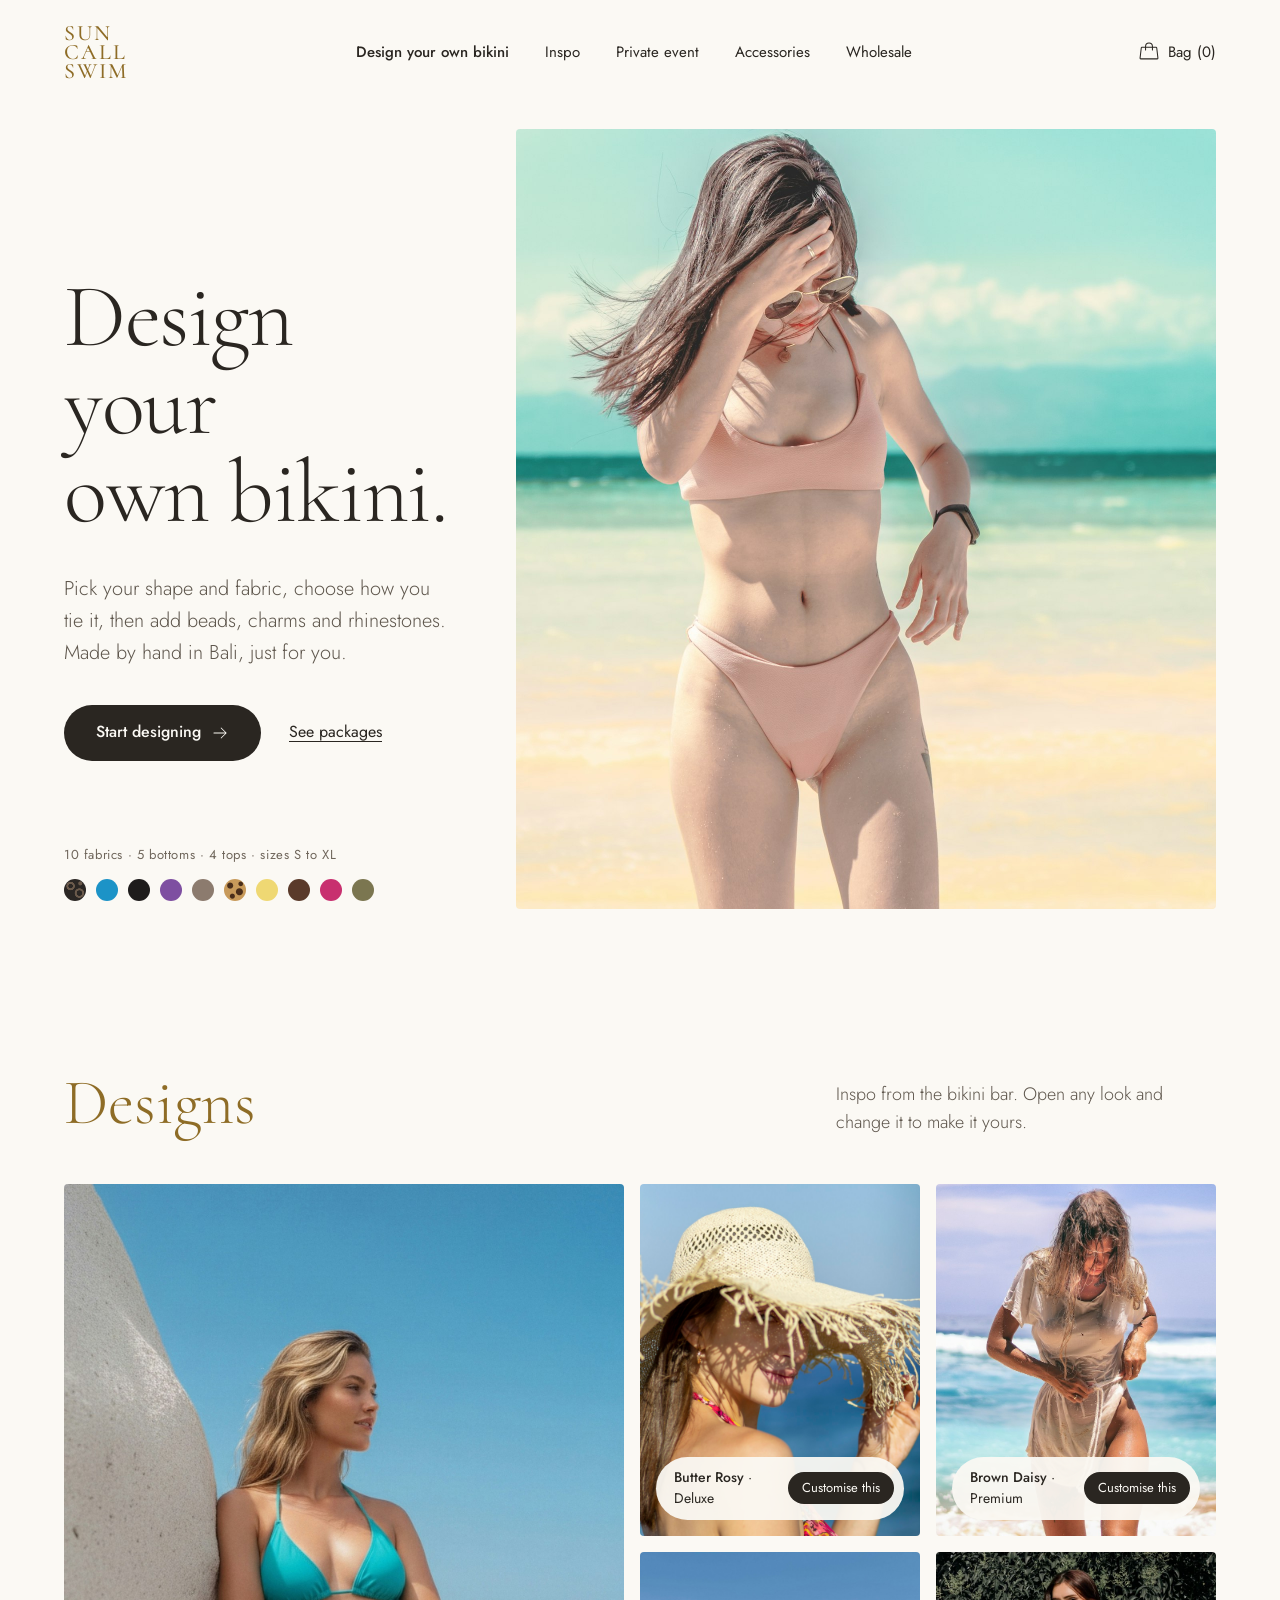
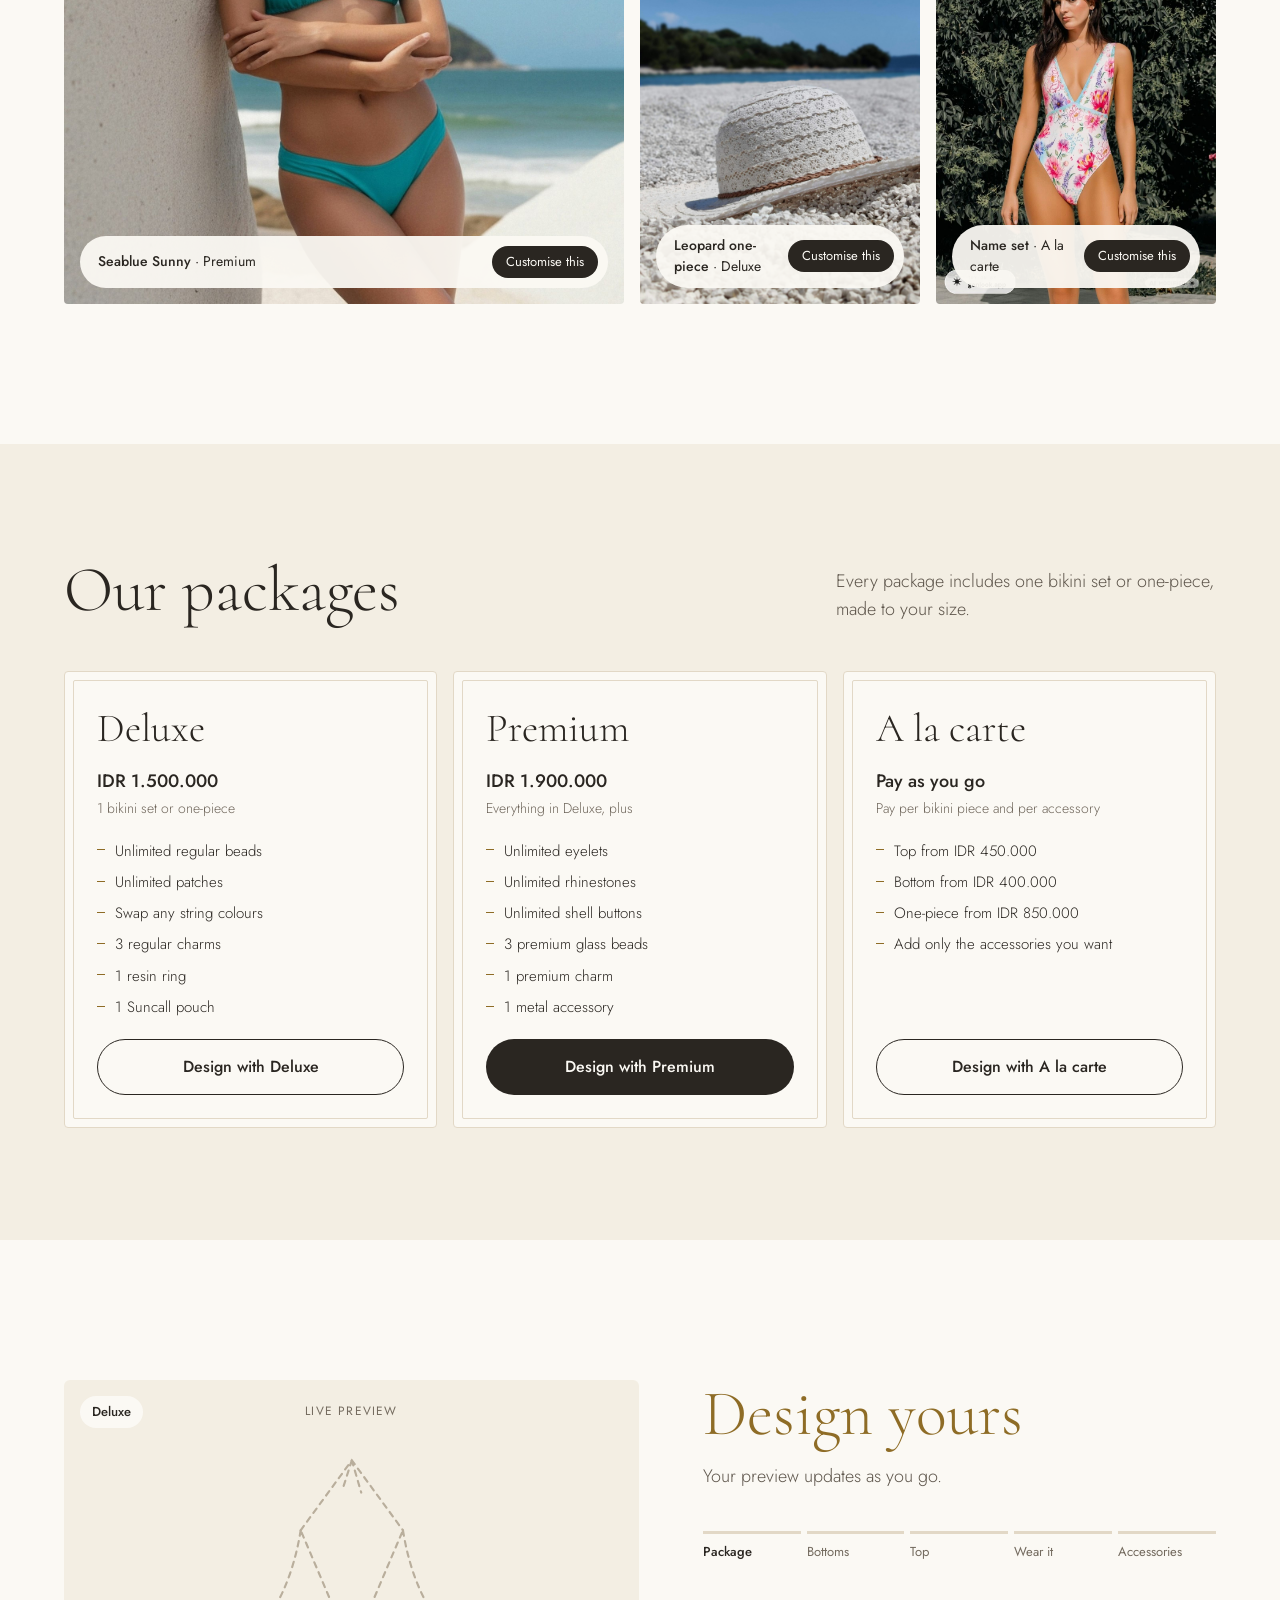
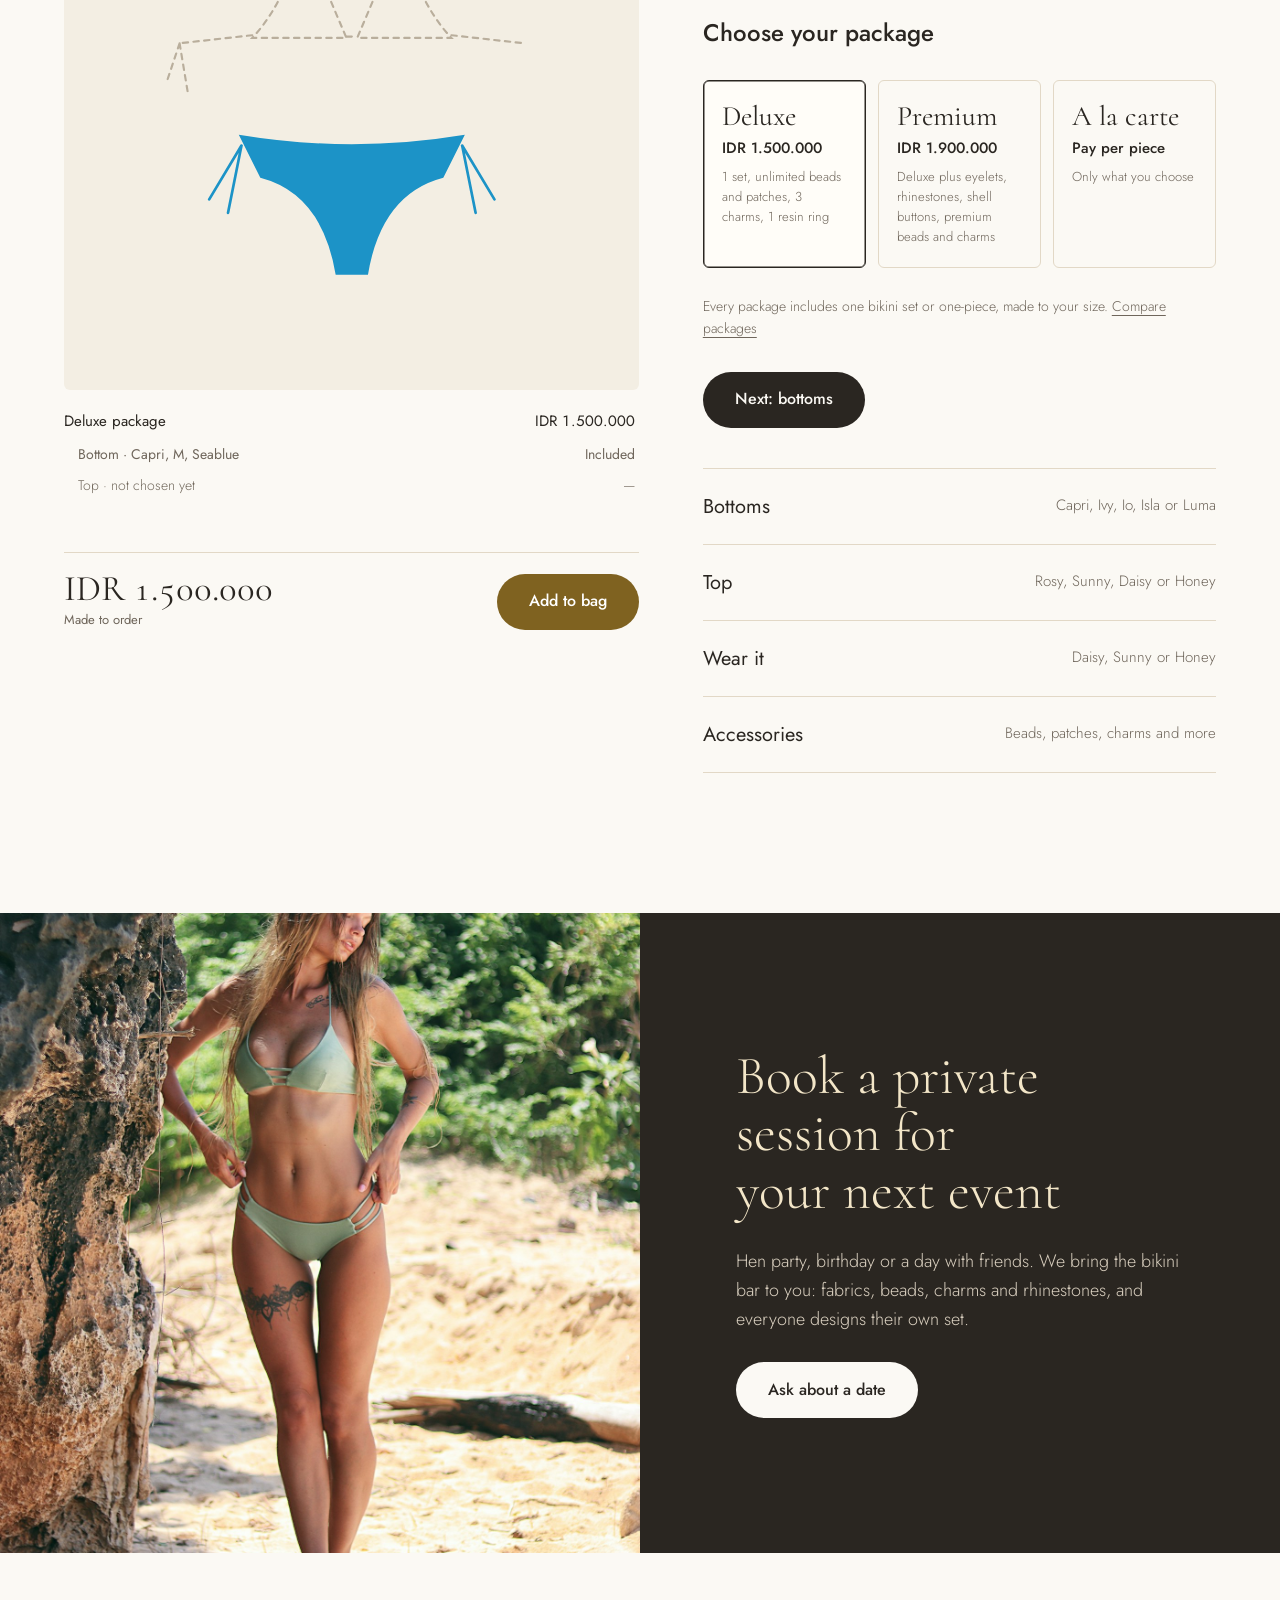
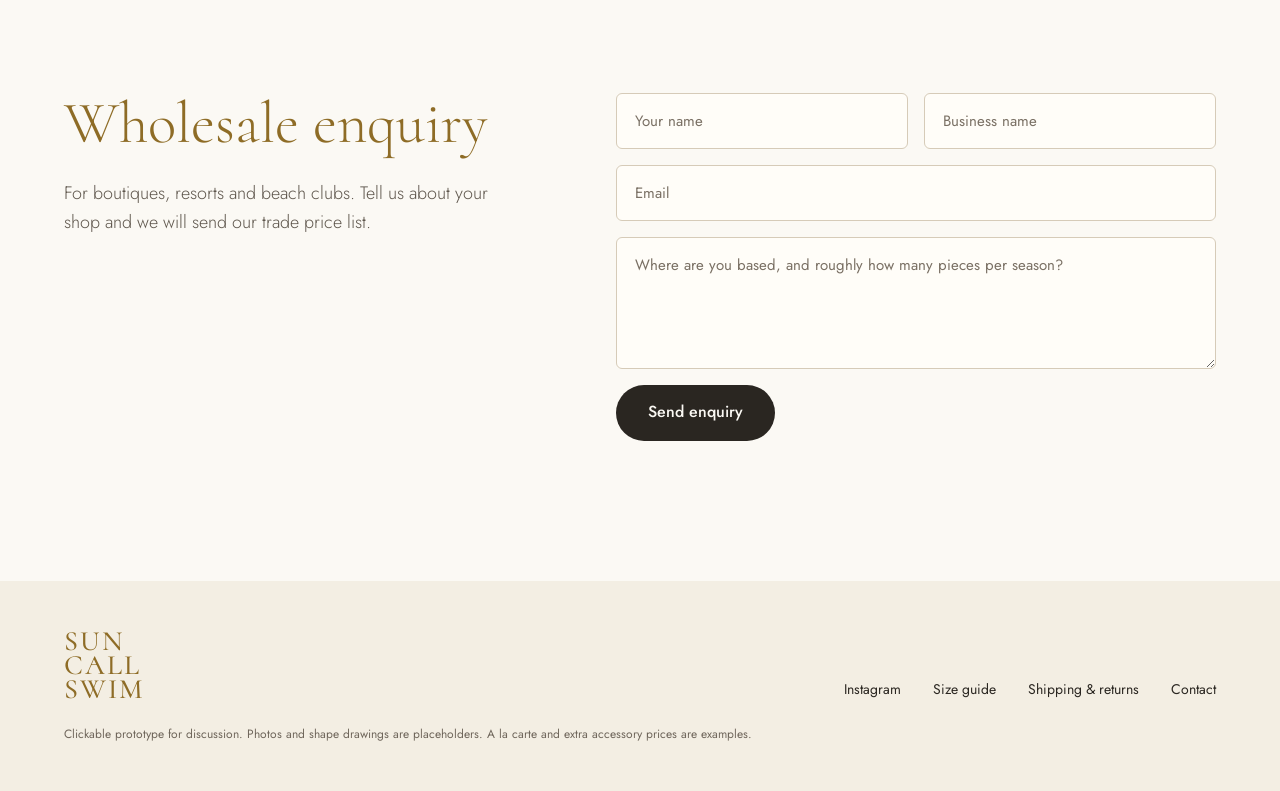
==== commit aa22a33a: "Show A la carte header line in the price summary like other packages Co-Authored-By: Claude Opus 5.5" ====
--- a/demo/index.html
+++ b/demo/index.html
@@ -579,13 +579,14 @@
   function quote(st, full) {
     var L = [], t = 0;
     if (st.pkg !== "alacarte") { L.push({ t: PKG[st.pkg].name + " package", p: PKG[st.pkg].price }); t += PKG[st.pkg].price; }
+    else L.push({ t: "A la carte", note: "Pay per piece" });
     function piece(label, key, price) {
-      if (st.pkg === "alacarte") { L.push({ t: label, p: price }); t += price; } else L.push({ t: label, sub: true, inc: true });
+      if (st.pkg === "alacarte") { L.push({ t: label, sub: true, p: price }); t += price; } else L.push({ t: label, sub: true, inc: true });
     }
     if (st.mode === "set") {
       piece("Bottom · " + P.bottom[st.bottom.cut].name + ", " + st.bottom.size + ", " + FAB[st.bottom.col].n, "bottom", PIECE.bottom);
       if (full || reached("top", st)) piece("Top · " + P.top[st.top.cut].name + ", " + st.top.size + ", " + FAB[st.top.col].n, "top", PIECE.top);
-      else L.push({ t: "Top · not chosen yet", ghost: true });
+      else L.push({ t: "Top · not chosen yet", sub: true, ghost: true });
       if (full || reached("wear", st)) L.push({ t: "Worn as " + WEAR[st.wear].name, sub: true, inc: true, zero: true });
     } else piece("One-piece · " + st.one.size + ", " + FAB[st.one.col].n, "one", PIECE.one);
     var u = usage(st), groups = {};
@@ -820,7 +821,7 @@
     FX.parts = keys; FX.acc = accNow;
     if ($("pkgPill").textContent !== PKG[S.pkg].name) { $("pkgPill").textContent = PKG[S.pkg].name; $("pkgPill").classList.remove("swap"); void $("pkgPill").offsetWidth; $("pkgPill").classList.add("swap"); }
     var q = quote(S);
-    $("summary").innerHTML = "<div class='lines'>" + q.L.map(function (l) { return "<div class='line" + (l.sub ? " sub" : "") + (l.ghost ? " ghost" : "") + "'><span>" + l.t + (l.part ? " (" + l.part + ")" : "") + "</span><span>" + (l.ghost ? "—" : l.inc ? (l.zero ? "" : "Included") : idr(l.p)) + "</span></div>"; }).join("") + "</div>" +
+    $("summary").innerHTML = "<div class='lines'>" + q.L.map(function (l) { return "<div class='line" + (l.sub ? " sub" : "") + (l.ghost ? " ghost" : "") + "'><span>" + l.t + (l.part ? " (" + l.part + ")" : "") + "</span><span>" + (l.note ? l.note : l.ghost ? "—" : l.inc ? (l.zero ? "" : "Included") : idr(l.p)) + "</span></div>"; }).join("") + "</div>" +
       "<div class='total'><div><b class='num' id='totalNum'>" + idr(FX.total === null ? q.t : FX.total) + "</b><small>Made to order</small></div><button class='btn gold' data-act='addbag' id='addBag'>Add to bag</button></div>";
     countTo($("totalNum"), FX.total, q.t); countTo($("mTotal"), FX.total, q.t); FX.total = q.t;
     $("mPkg").textContent = PKG[S.pkg].name; $("mNext").textContent = nextLabel();
@@ -852,7 +853,7 @@
   }
   function toast(m) { $("toastLayer").innerHTML = "<div class='toast' role='status'>" + m + "</div>"; clearTimeout(toast.t); toast.t = setTimeout(function () { $("toastLayer").innerHTML = ""; }, 2600); }
   function openBag() {
-    var items = bag.length ? bag.map(function (b, i) { return "<div class='bag-item'><div class='mini'>" + compose(b.st, true) + "</div><div><b>" + b.title + "</b><p>" + b.q.L.filter(function (l) { return !l.ghost && !l.zero; }).map(function (l) { return l.t; }).join("<br>") + "</p><button class='rm' data-rm='" + i + "'>Remove</button></div><b class='num'>" + idr(b.q.t) + "</b></div>"; }).join("") : "<p class='empty'>Your bag is empty. Design a set to get started.</p>";
+    var items = bag.length ? bag.map(function (b, i) { return "<div class='bag-item'><div class='mini'>" + compose(b.st, true) + "</div><div><b>" + b.title + "</b><p>" + b.q.L.filter(function (l) { return !l.ghost && !l.zero && !l.note; }).map(function (l) { return l.t; }).join("<br>") + "</p><button class='rm' data-rm='" + i + "'>Remove</button></div><b class='num'>" + idr(b.q.t) + "</b></div>"; }).join("") : "<p class='empty'>Your bag is empty. Design a set to get started.</p>";
     var sum = bag.reduce(function (s, b) { return s + b.q.t; }, 0);
     $("bagLayer").innerHTML = "<div class='scrim' data-close></div><aside class='drawer' role='dialog' aria-modal='true' aria-labelledby='bagTitle'><header><h3 id='bagTitle'>Your bag</h3><button class='link' data-close id='bagClose'>Close</button></header><div class='bag-items'>" + items + "</div><footer><div class='line'><span>Subtotal</span><span class='num'>" + idr(sum) + "</span></div><button class='btn' id='checkoutBtn'" + (bag.length ? "" : " disabled") + ">Checkout</button><p class='note' id='coNote'>Pay with QRIS, bank transfer or card. Every set is made to order.</p></footer></aside>";
     $("bagLayer").hidden = false; $("bagClose").focus();
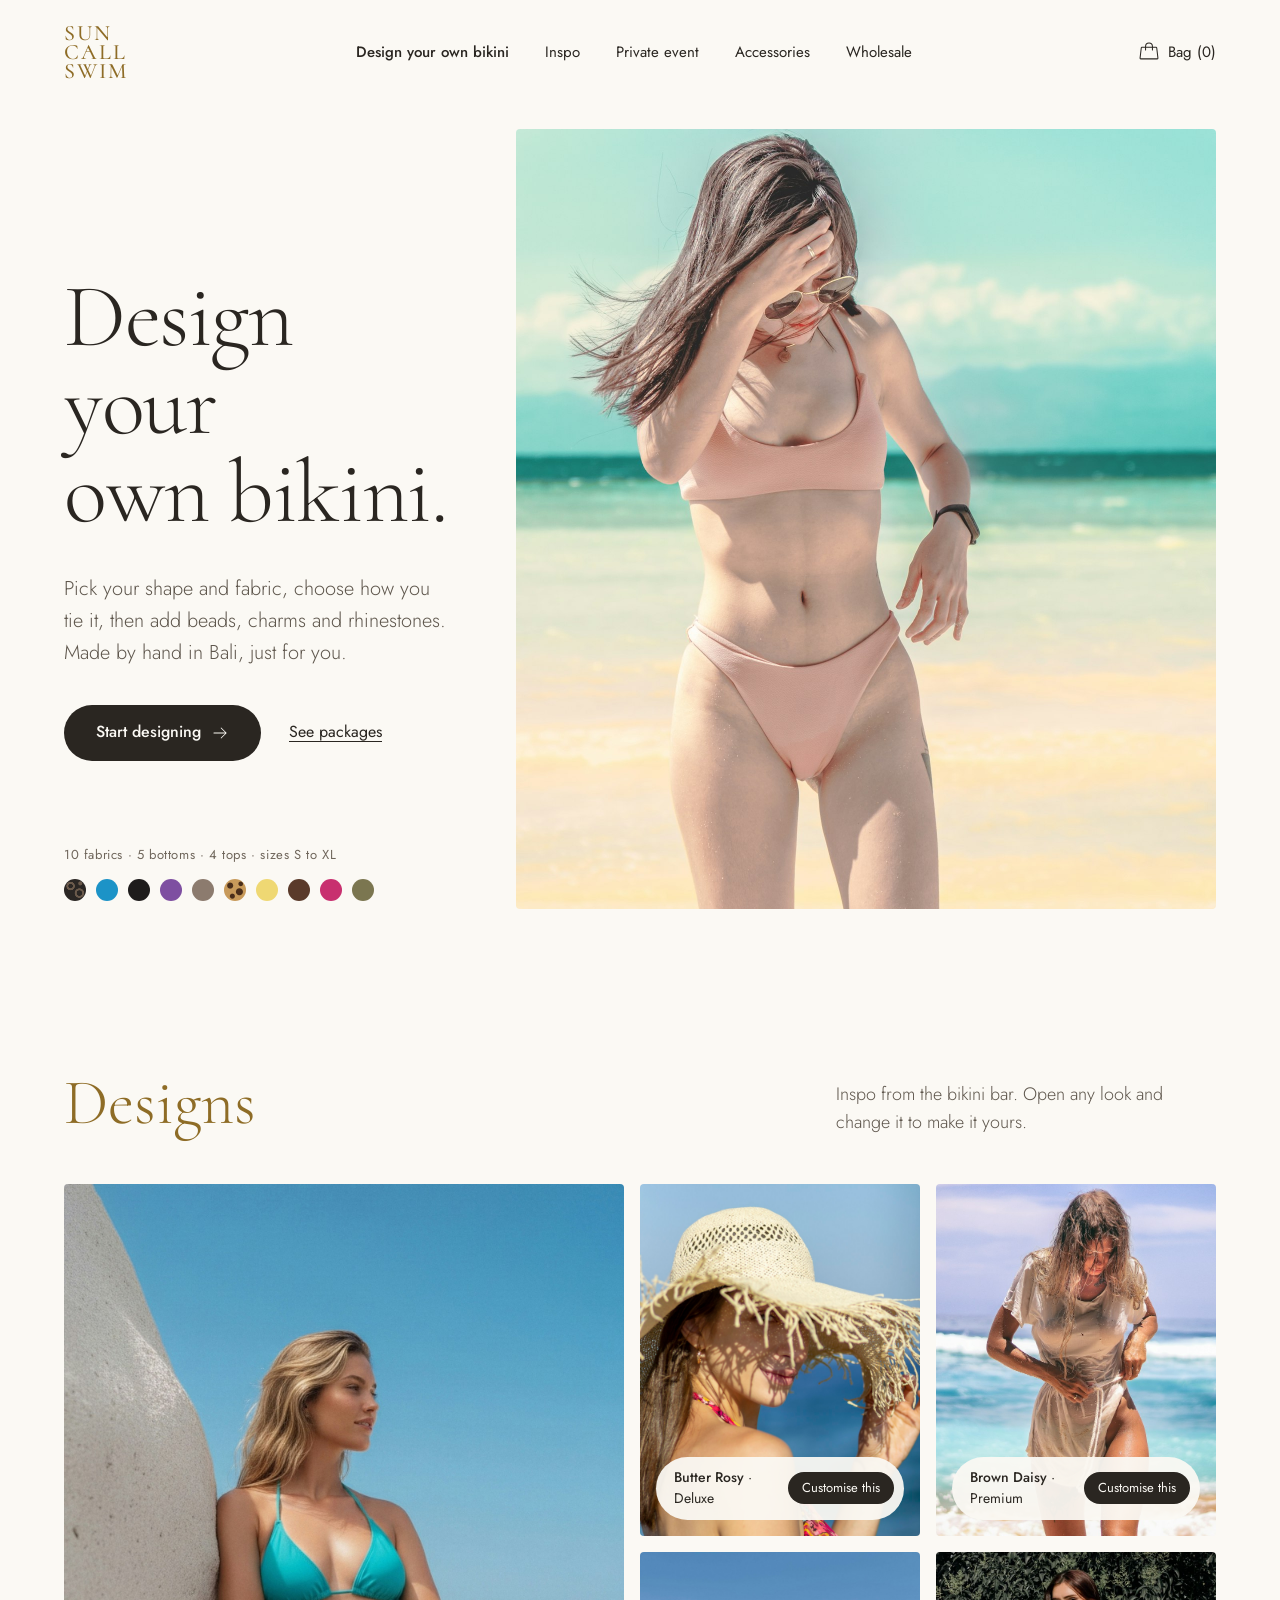
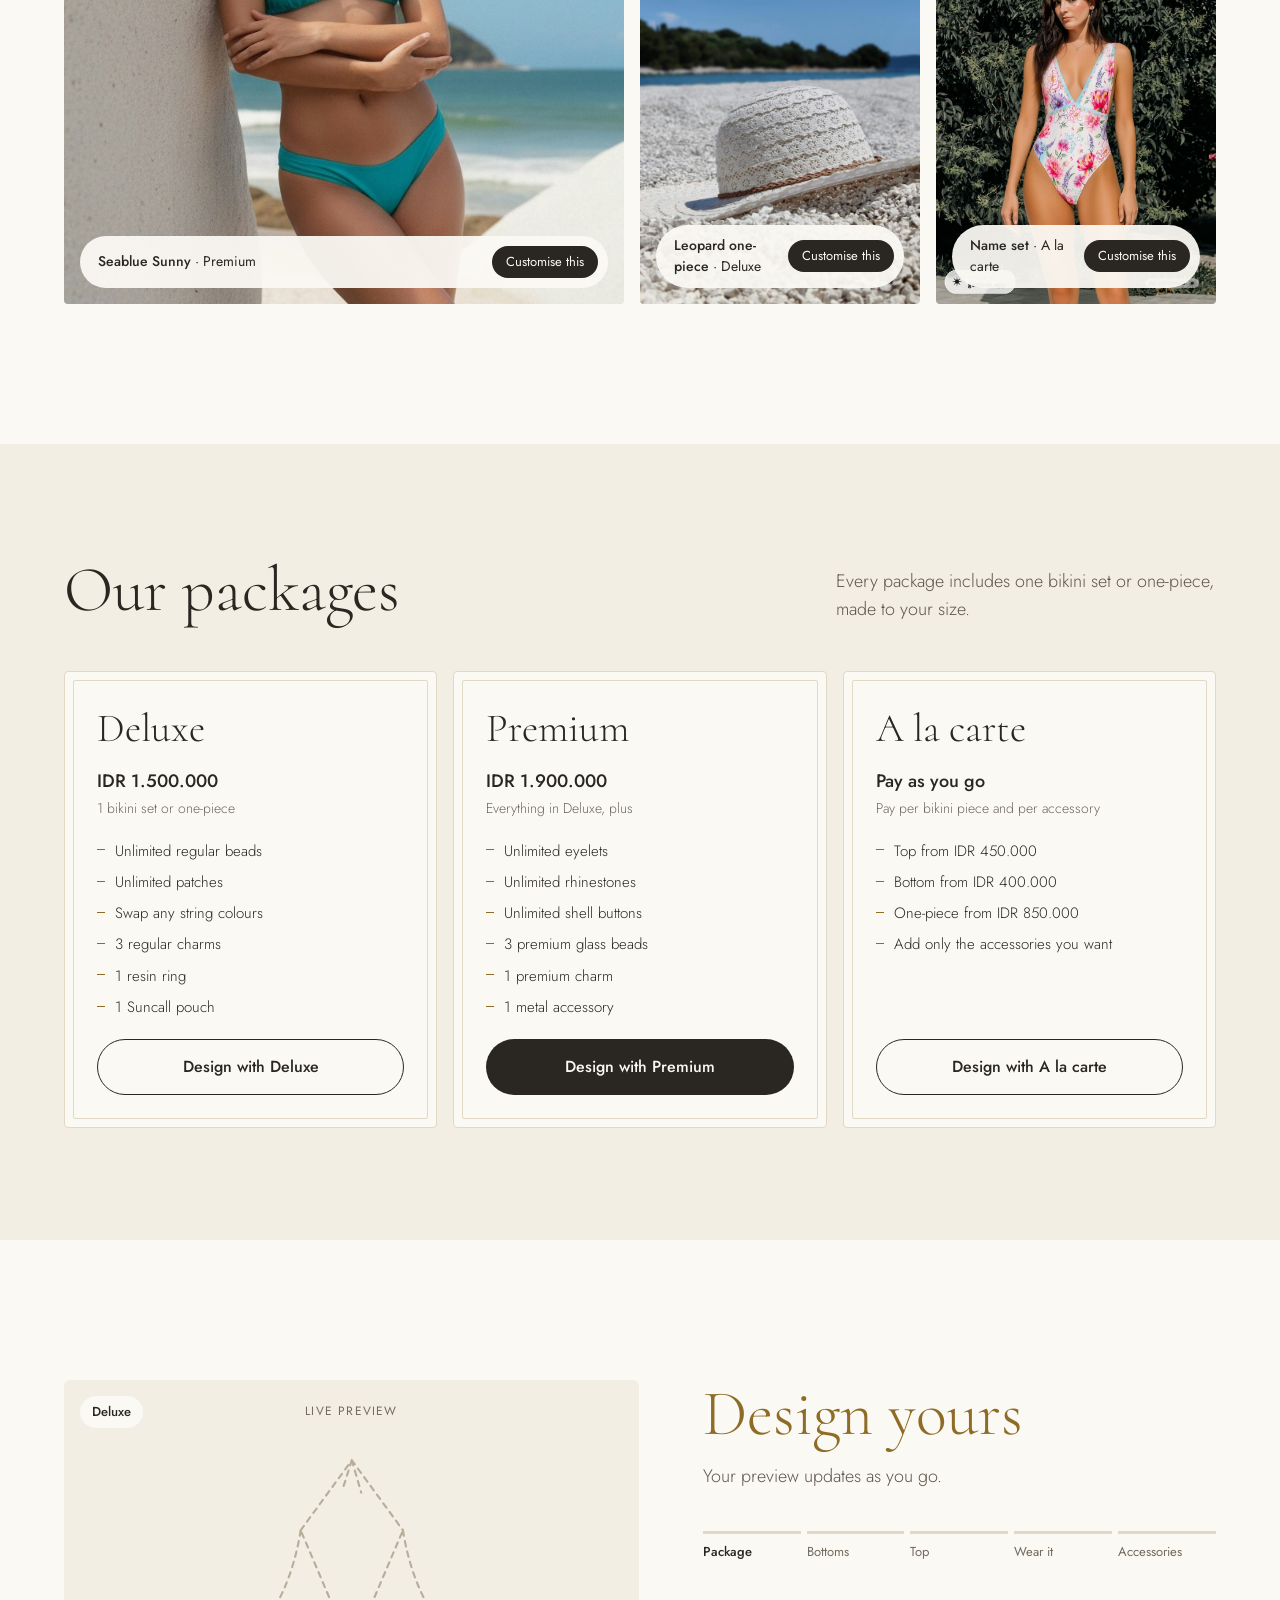
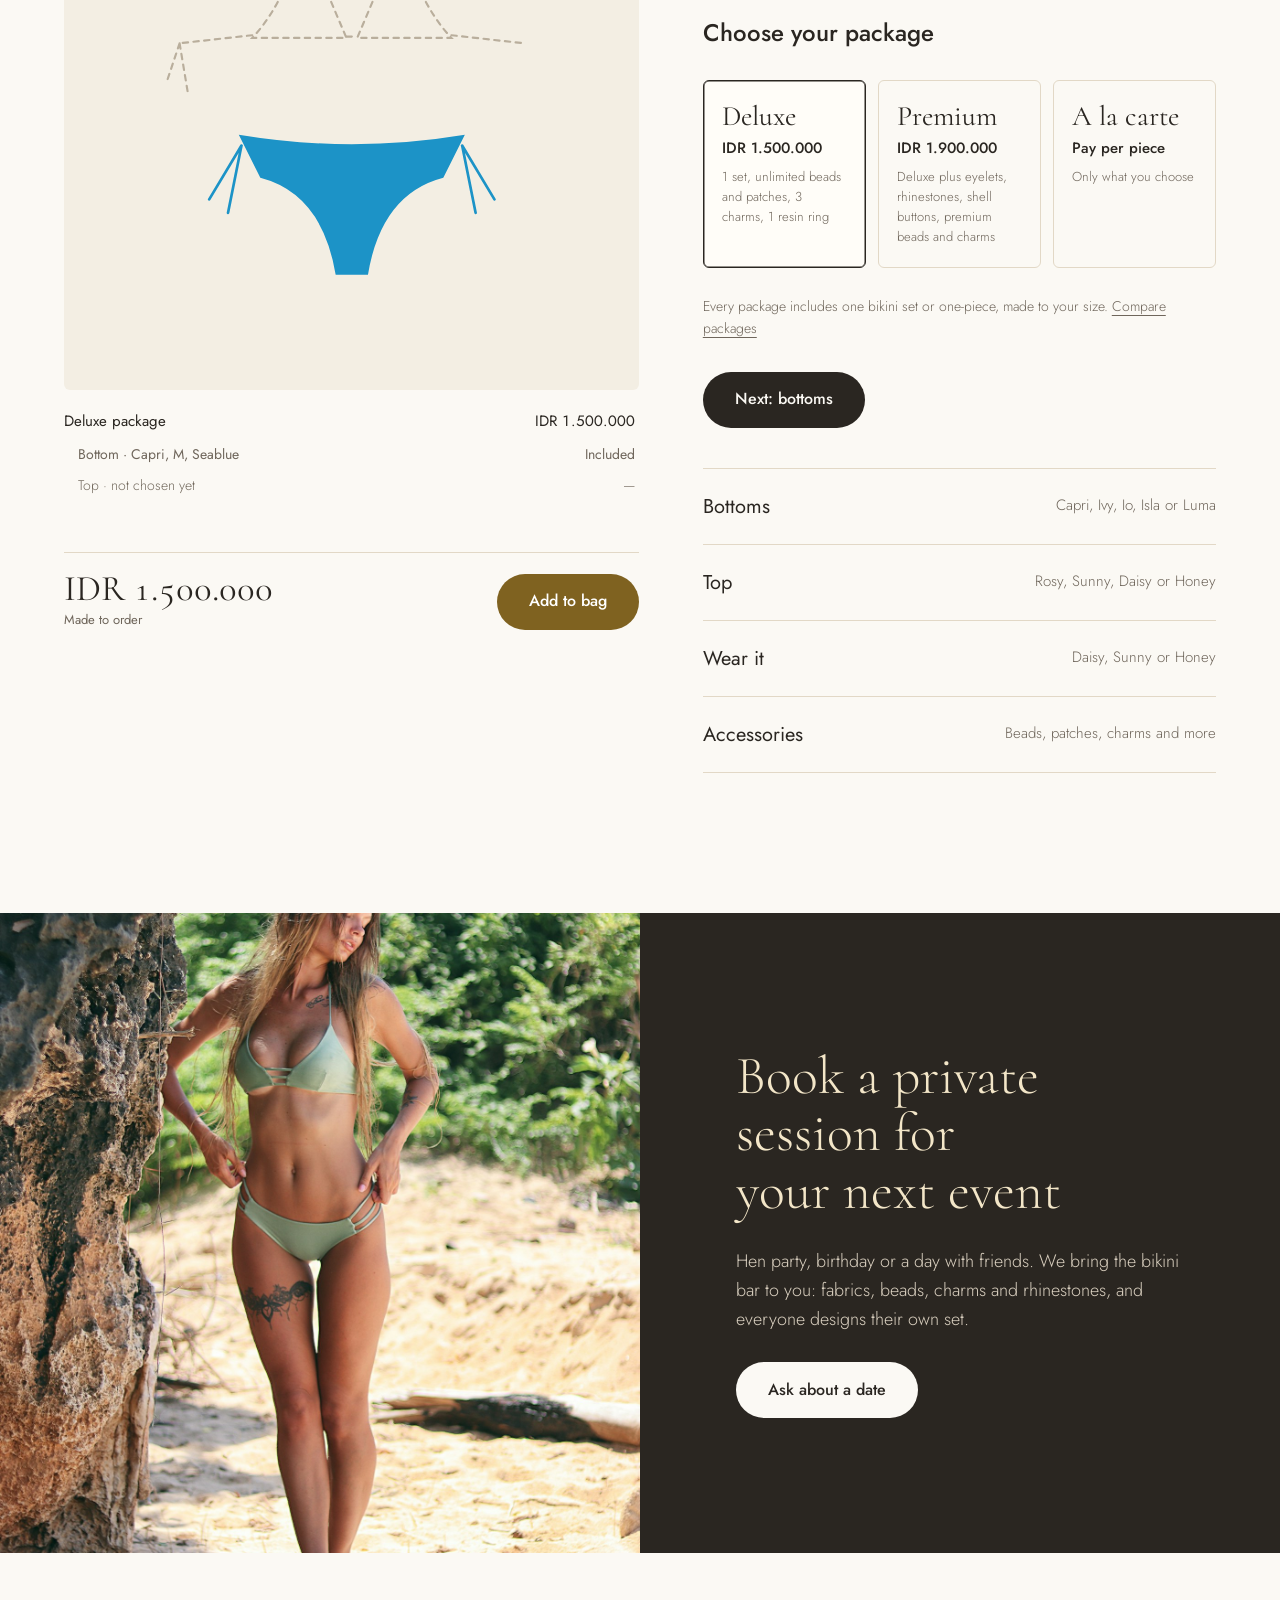
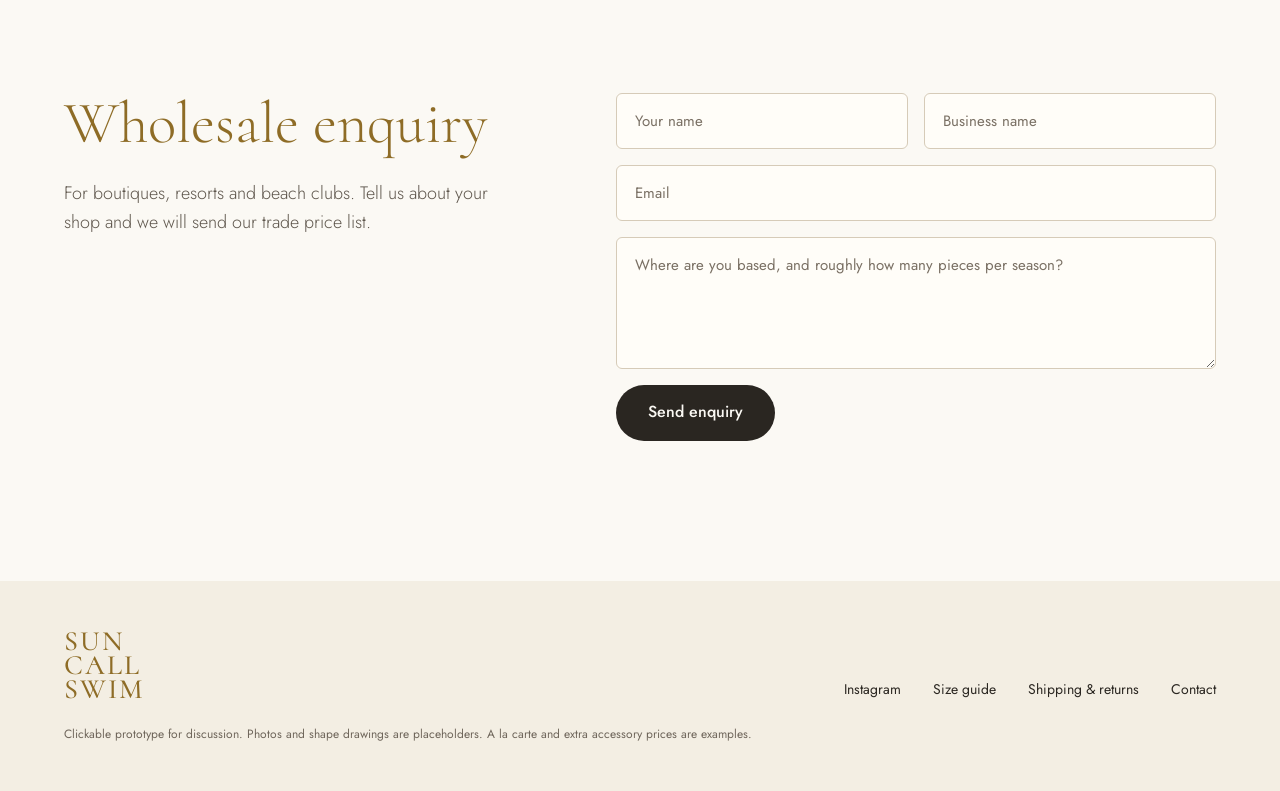
==== commit bb38446c: "Make packages a swipe slider with dots on mobile Co-Authored-By: Claude Opus 5.5 <noreply@anthropic." ====
--- a/demo/index.html
+++ b/demo/index.html
@@ -101,6 +101,7 @@
 .pkg { background: var(--sand); border: 1px solid var(--line); border-radius: 4px; padding: 36px 32px 32px; display: grid; grid-template-rows: auto auto 1fr auto; gap: 20px; position: relative; }
 .pkg::after { content: ""; position: absolute; inset: 8px; border: 1px solid var(--line); border-radius: 2px; pointer-events: none; }
 .pkg h3 { font-size: 40px; line-height: 1; }
+.pkg-dots { display: none; }
 .pkg .price { font-size: 18px; font-weight: 500; }
 .pkg .price small { display: block; font-weight: 300; font-size: 14px; color: var(--muted); margin-top: 2px; }
 .pkg ul { margin: 0; padding: 0; list-style: none; display: grid; gap: 8px; font-size: 15px; font-weight: 300; align-content: start; }
@@ -300,7 +301,13 @@
   .look:not(:first-child) .tag span:first-child { display: none; }
   .look:not(:first-child) .tag { justify-content: flex-end; background: none; }
   .packages .inner { padding-block: 64px; gap: 28px; }
-  .pkgs { grid-template-columns: minmax(0, 1fr); }
+  .pkgs { grid-template-columns: none; grid-auto-flow: column; grid-auto-columns: 84%; gap: 12px; overflow-x: auto; scroll-snap-type: x mandatory; overscroll-behavior-x: contain; margin-inline: calc(-1 * max(var(--gutter), env(safe-area-inset-left, 0px))); padding-inline: max(var(--gutter), env(safe-area-inset-left, 0px)); scroll-padding-inline: max(var(--gutter), env(safe-area-inset-left, 0px)); scrollbar-width: none; }
+  .pkgs::-webkit-scrollbar { display: none; }
+  .pkg { scroll-snap-align: start; }
+  .pkg-dots { display: flex; justify-content: center; gap: 8px; margin-top: -8px; }
+  .pkg-dots button { width: 28px; height: 28px; border: 0; background: none; padding: 0; display: grid; place-items: center; }
+  .pkg-dots button::before { content: ""; width: 7px; height: 7px; border-radius: 4px; background: var(--line-2); transition: width .35s var(--ease), background .35s var(--ease); }
+  .pkg-dots button[aria-current="true"]::before { width: 22px; background: var(--ink); }
   .builder { grid-template-columns: minmax(0, 1fr); gap: 0; padding-block: 64px 120px; }
   .b-head { padding-bottom: 24px; }
   .preview-col { order: -1; position: sticky; top: 0; z-index: 6; height: auto; max-height: none; grid-template-rows: auto; margin-inline: calc(-1 * max(var(--gutter), env(safe-area-inset-left, 0px))); gap: 0; }
@@ -396,7 +403,8 @@
       <h2>Our packages</h2>
       <p>Every package includes one bikini set or one-piece, made to your size.</p>
     </div>
-    <div class="pkgs" id="pkgCards"></div>
+    <div class="pkgs" id="pkgCards" role="region" aria-label="Packages, swipe to compare" tabindex="0"></div>
+    <div class="pkg-dots" id="pkgDots" aria-label="Choose package card"></div>
   </section>
 </div>
 
@@ -931,6 +939,17 @@
   if ("IntersectionObserver" in window) new IntersectionObserver(function (es) { es.forEach(function (en) { $("mbar").hidden = !en.isIntersecting; }); }, { threshold: .05 }).observe($("builder"));
 
   renderPkgCards();
+  (function () {
+    var track = $("pkgCards"), dots = $("pkgDots"), keys = Object.keys(PKG);
+    dots.innerHTML = keys.map(function (k, i) { return "<button id='pdot-" + i + "' aria-label='Show " + PKG[k].name + "' aria-current='" + (i === 0) + "'></button>"; }).join("");
+    dots.addEventListener("click", function (e) { var b = e.target.closest("button"); if (!b) return; var i = +b.id.split("-")[1], card = track.children[i]; track.scrollTo({ left: card.offsetLeft - track.firstElementChild.offsetLeft, behavior: REDUCED ? "auto" : "smooth" }); });
+    var raf = 0;
+    track.addEventListener("scroll", function () { cancelAnimationFrame(raf); raf = requestAnimationFrame(function () {
+      var cards = track.children, best = 0, bd = Infinity, x = track.scrollLeft + track.firstElementChild.offsetLeft;
+      for (var i = 0; i < cards.length; i++) { var d = Math.abs(cards[i].offsetLeft - x); if (d < bd) { bd = d; best = i; } }
+      Array.prototype.forEach.call(dots.children, function (b, i) { b.setAttribute("aria-current", i === best); });
+    }); }, { passive: true });
+  })();
   renderSteps();
 })();
 </script>
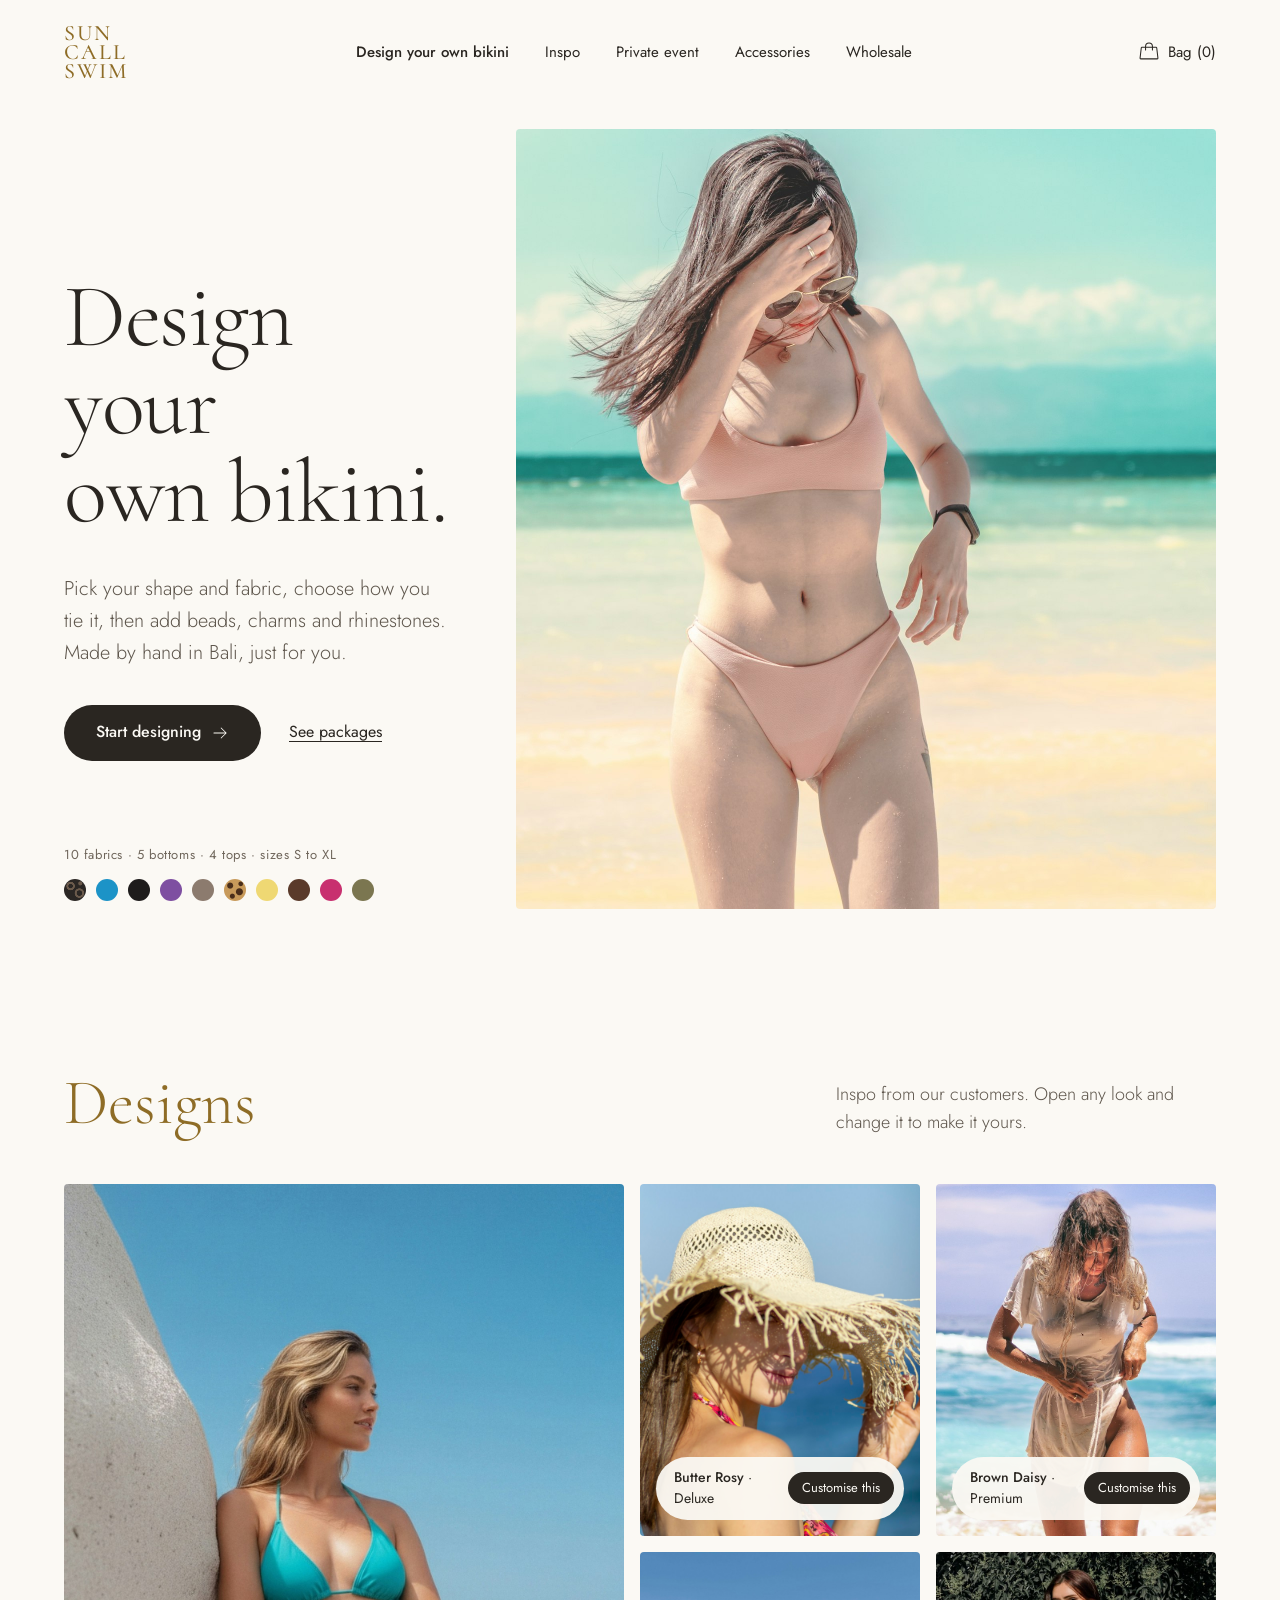
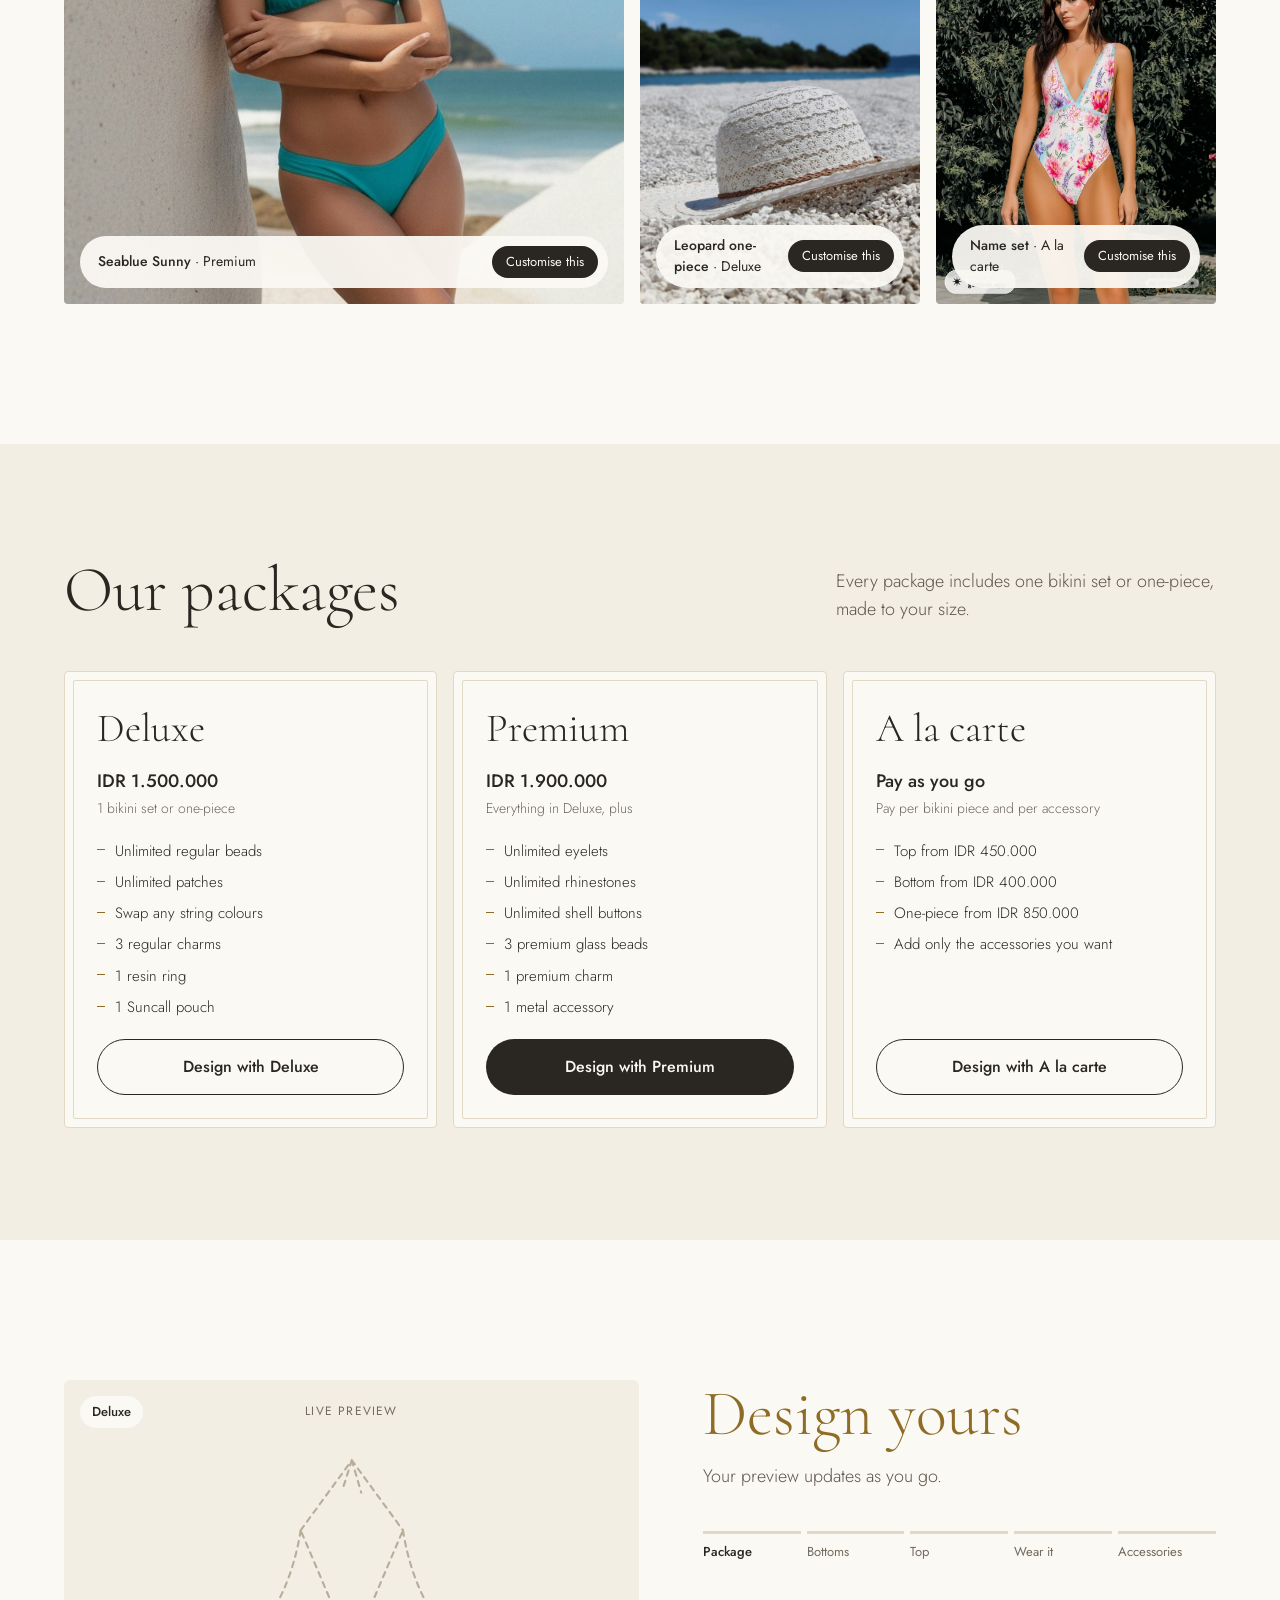
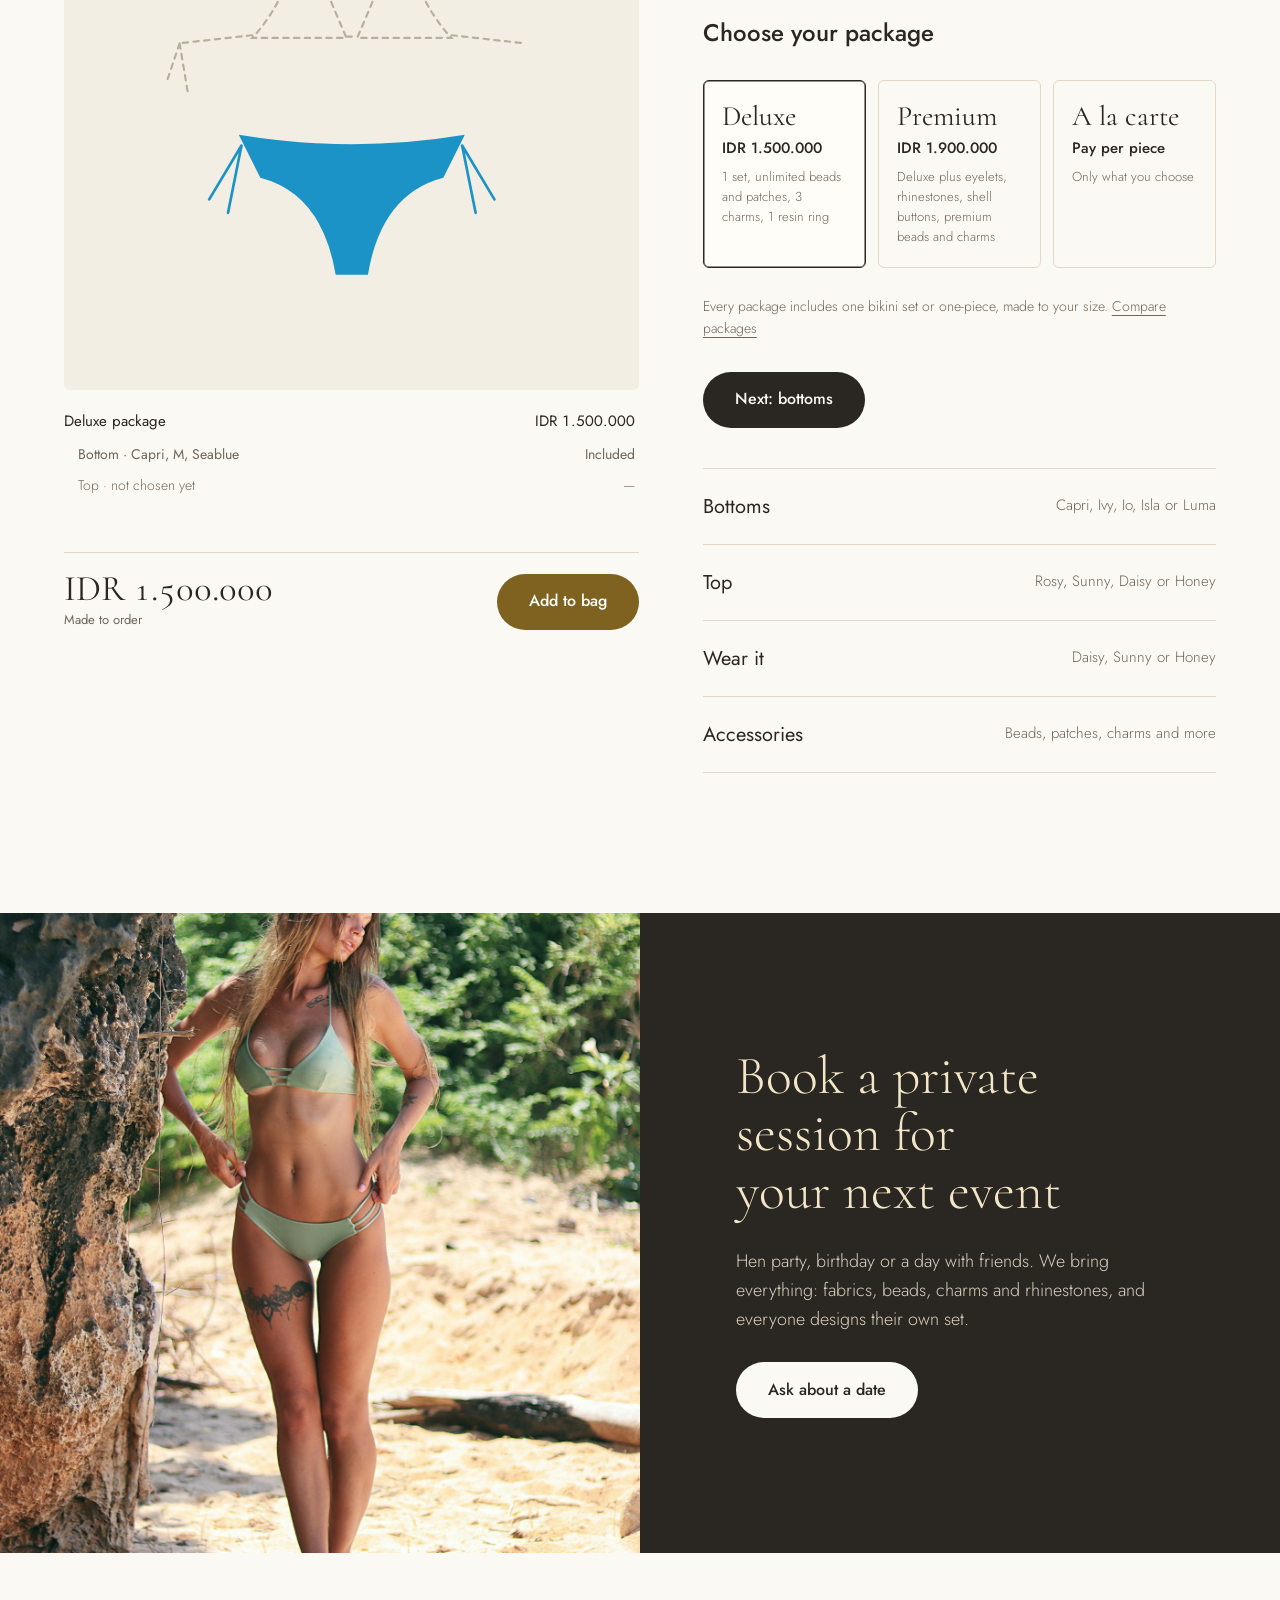
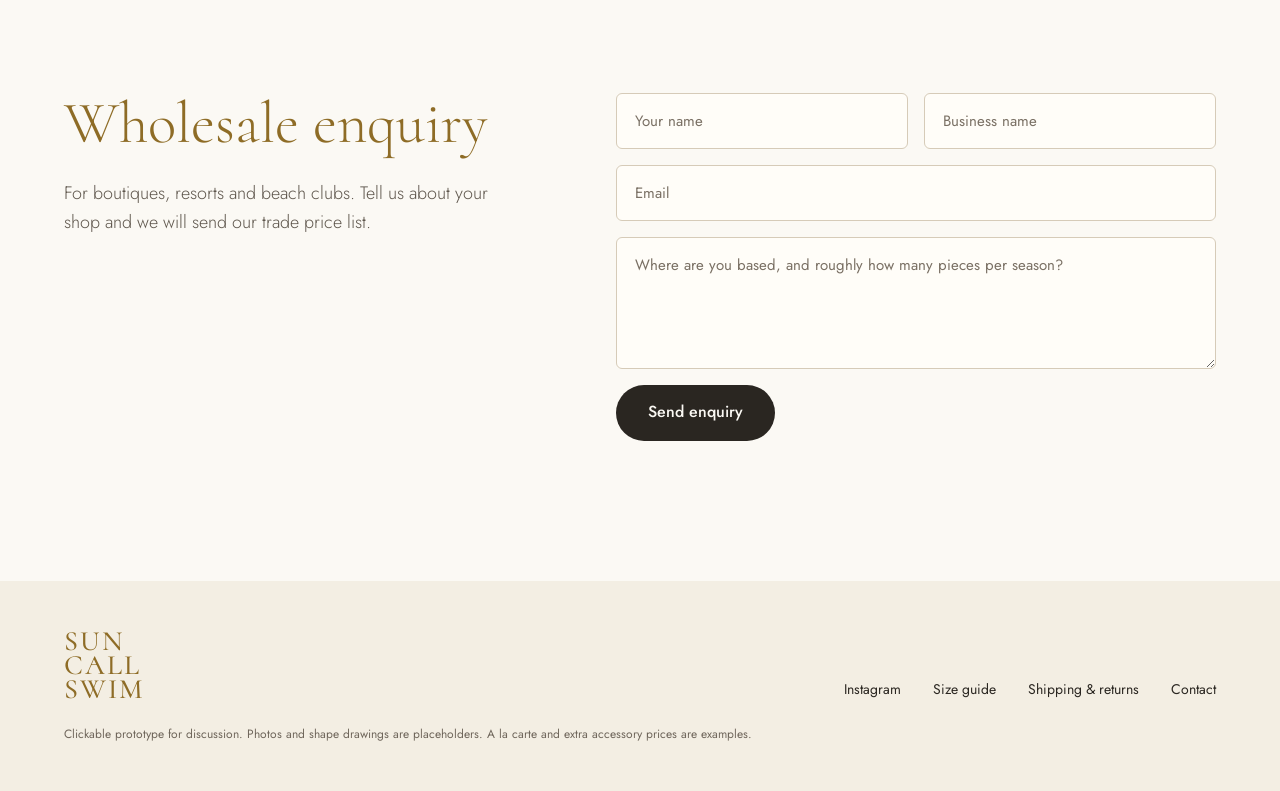
==== commit 0796a5d1: "Remove 'bikini bar' wording taken from the mockup filename Co-Authored-By: Claude Opus 5.5 <noreply@" ====
--- a/demo/index.html
+++ b/demo/index.html
@@ -391,7 +391,7 @@
   <section class="inner designs">
     <div class="sec-head">
       <h2>Designs</h2>
-      <p>Inspo from the bikini bar. Open any look and change it to make it yours.</p>
+      <p>Inspo from our customers. Open any look and change it to make it yours.</p>
     </div>
     <div class="gallery" id="gallery"></div>
   </section>
@@ -429,7 +429,7 @@
   <img src="img/tryon-result.jpg" alt="Friends on the beach in custom swimwear">
   <div class="session-copy">
     <h2>Book a private session for your next event</h2>
-    <p>Hen party, birthday or a day with friends. We bring the bikini bar to you: fabrics, beads, charms and rhinestones, and everyone designs their own set.</p>
+    <p>Hen party, birthday or a day with friends. We bring everything: fabrics, beads, charms and rhinestones, and everyone designs their own set.</p>
     <div id="sessionArea"><button class="btn light" id="sessionOpen">Ask about a date</button></div>
   </div>
 </section>
